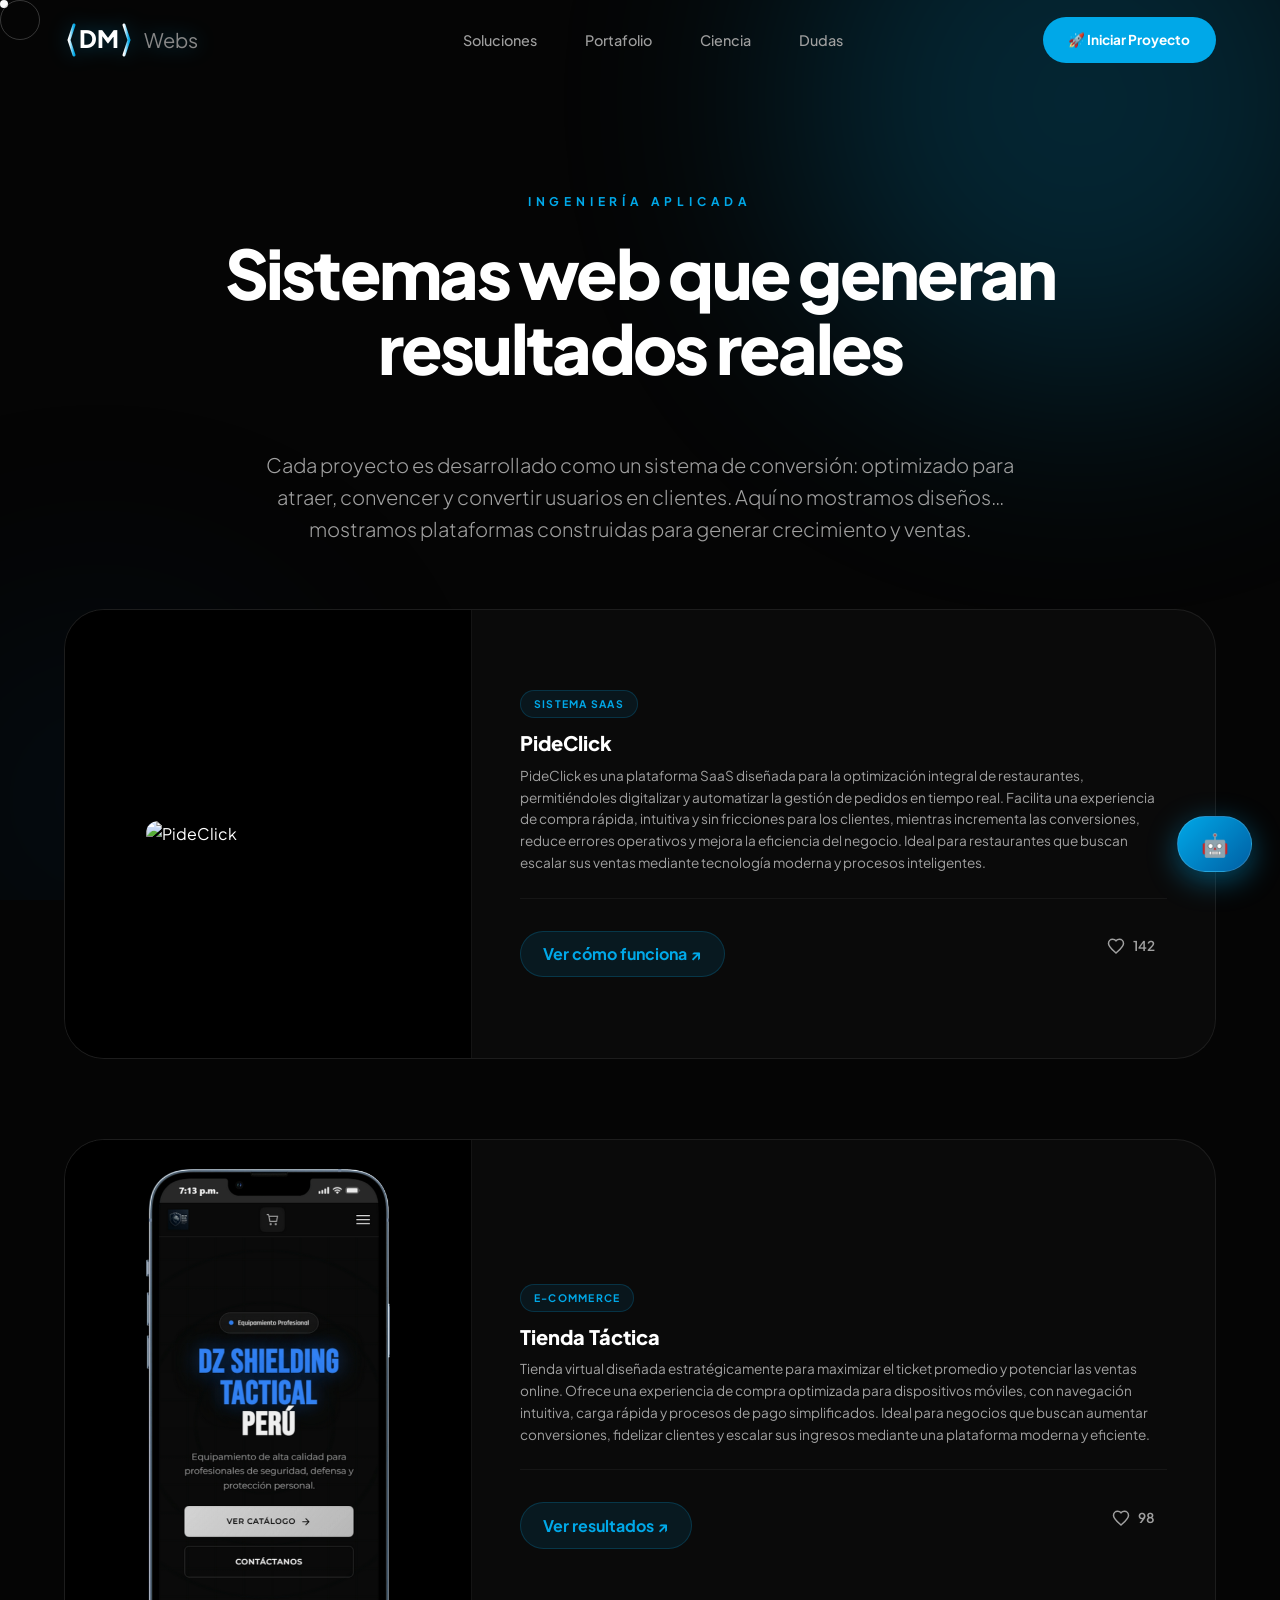
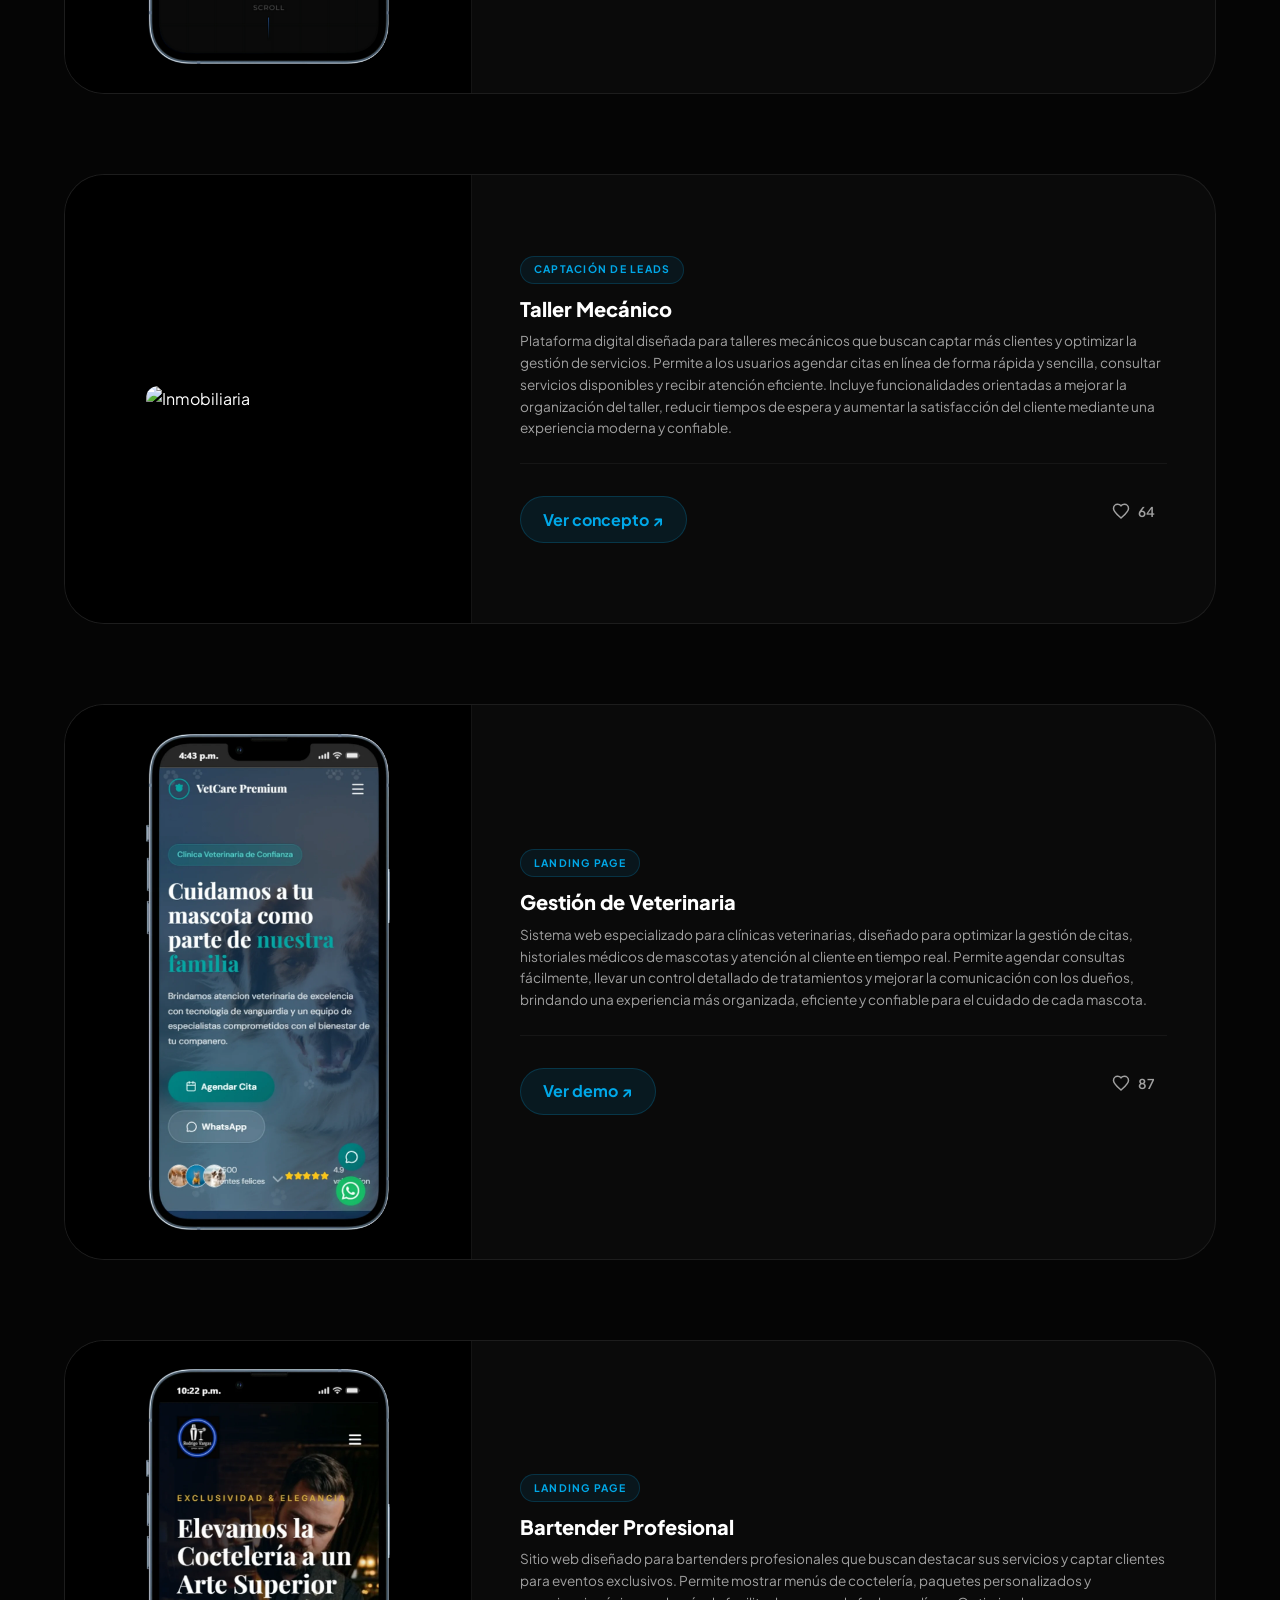
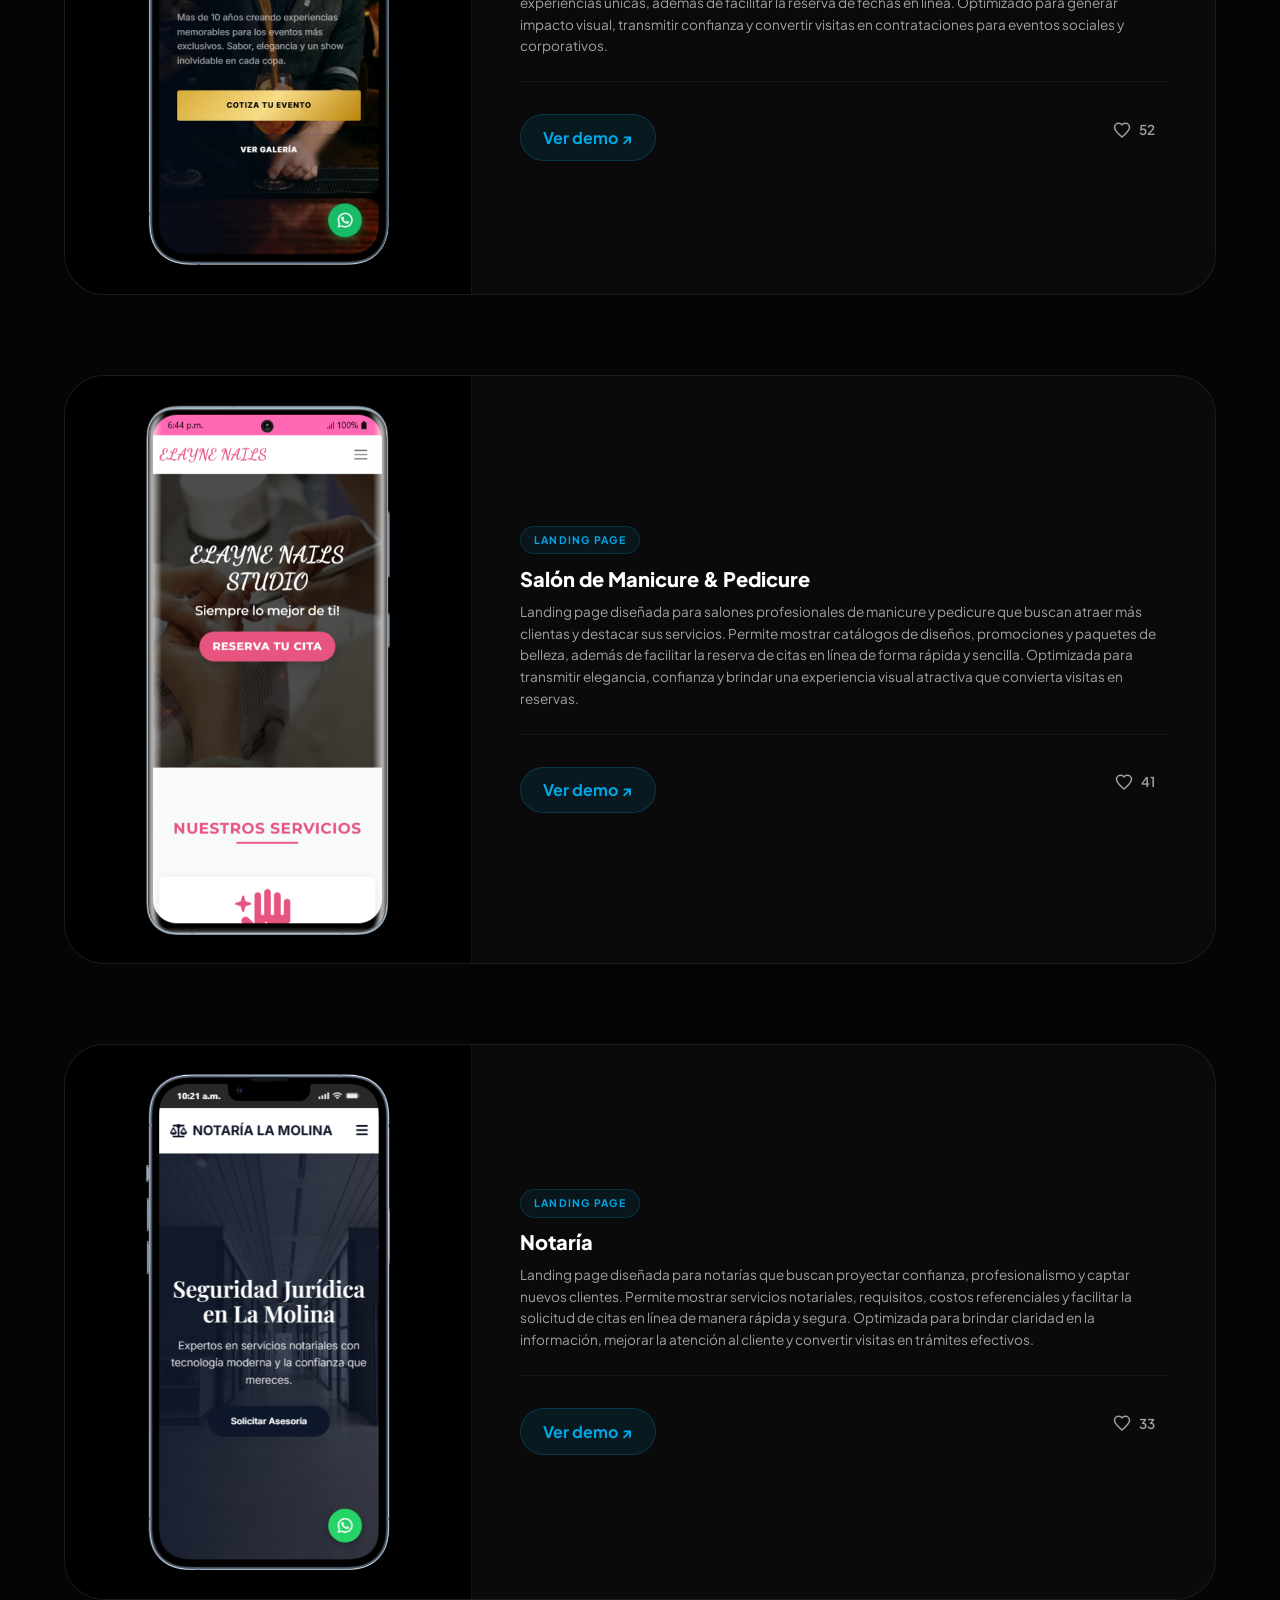
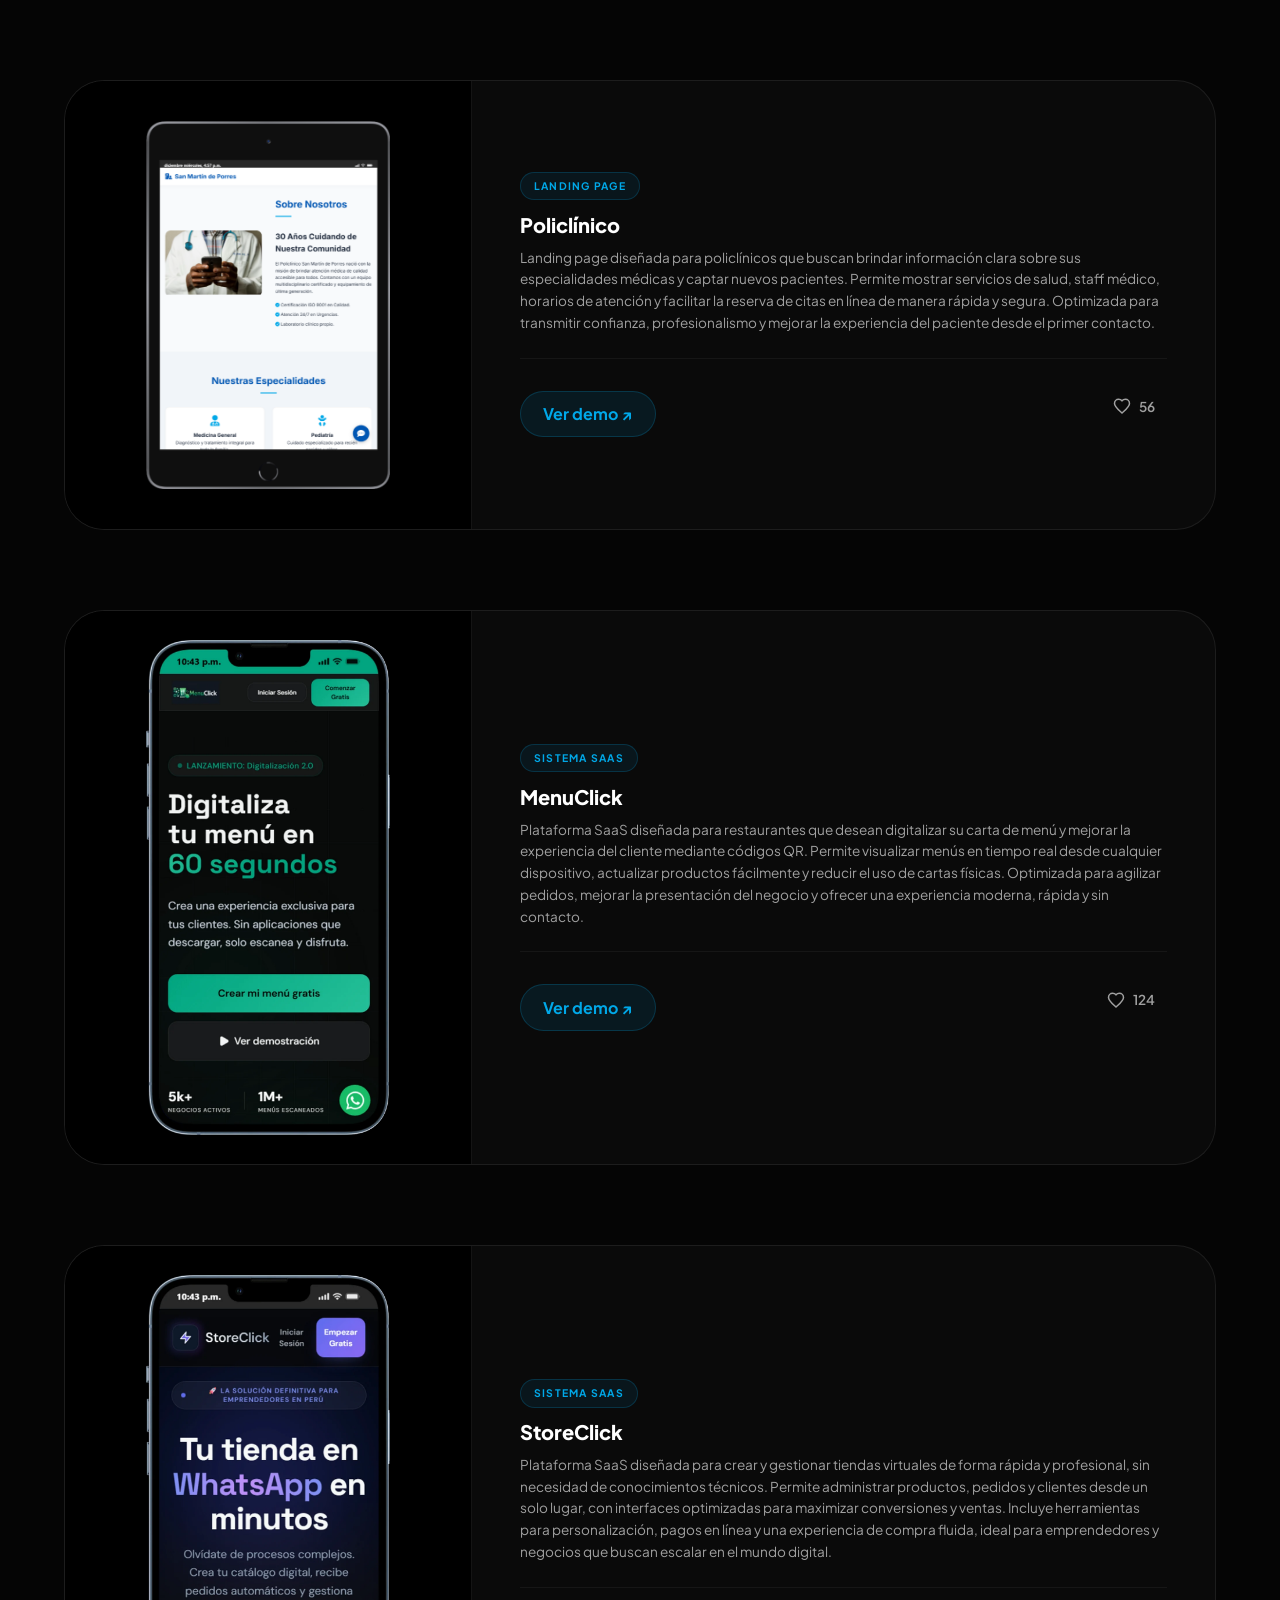
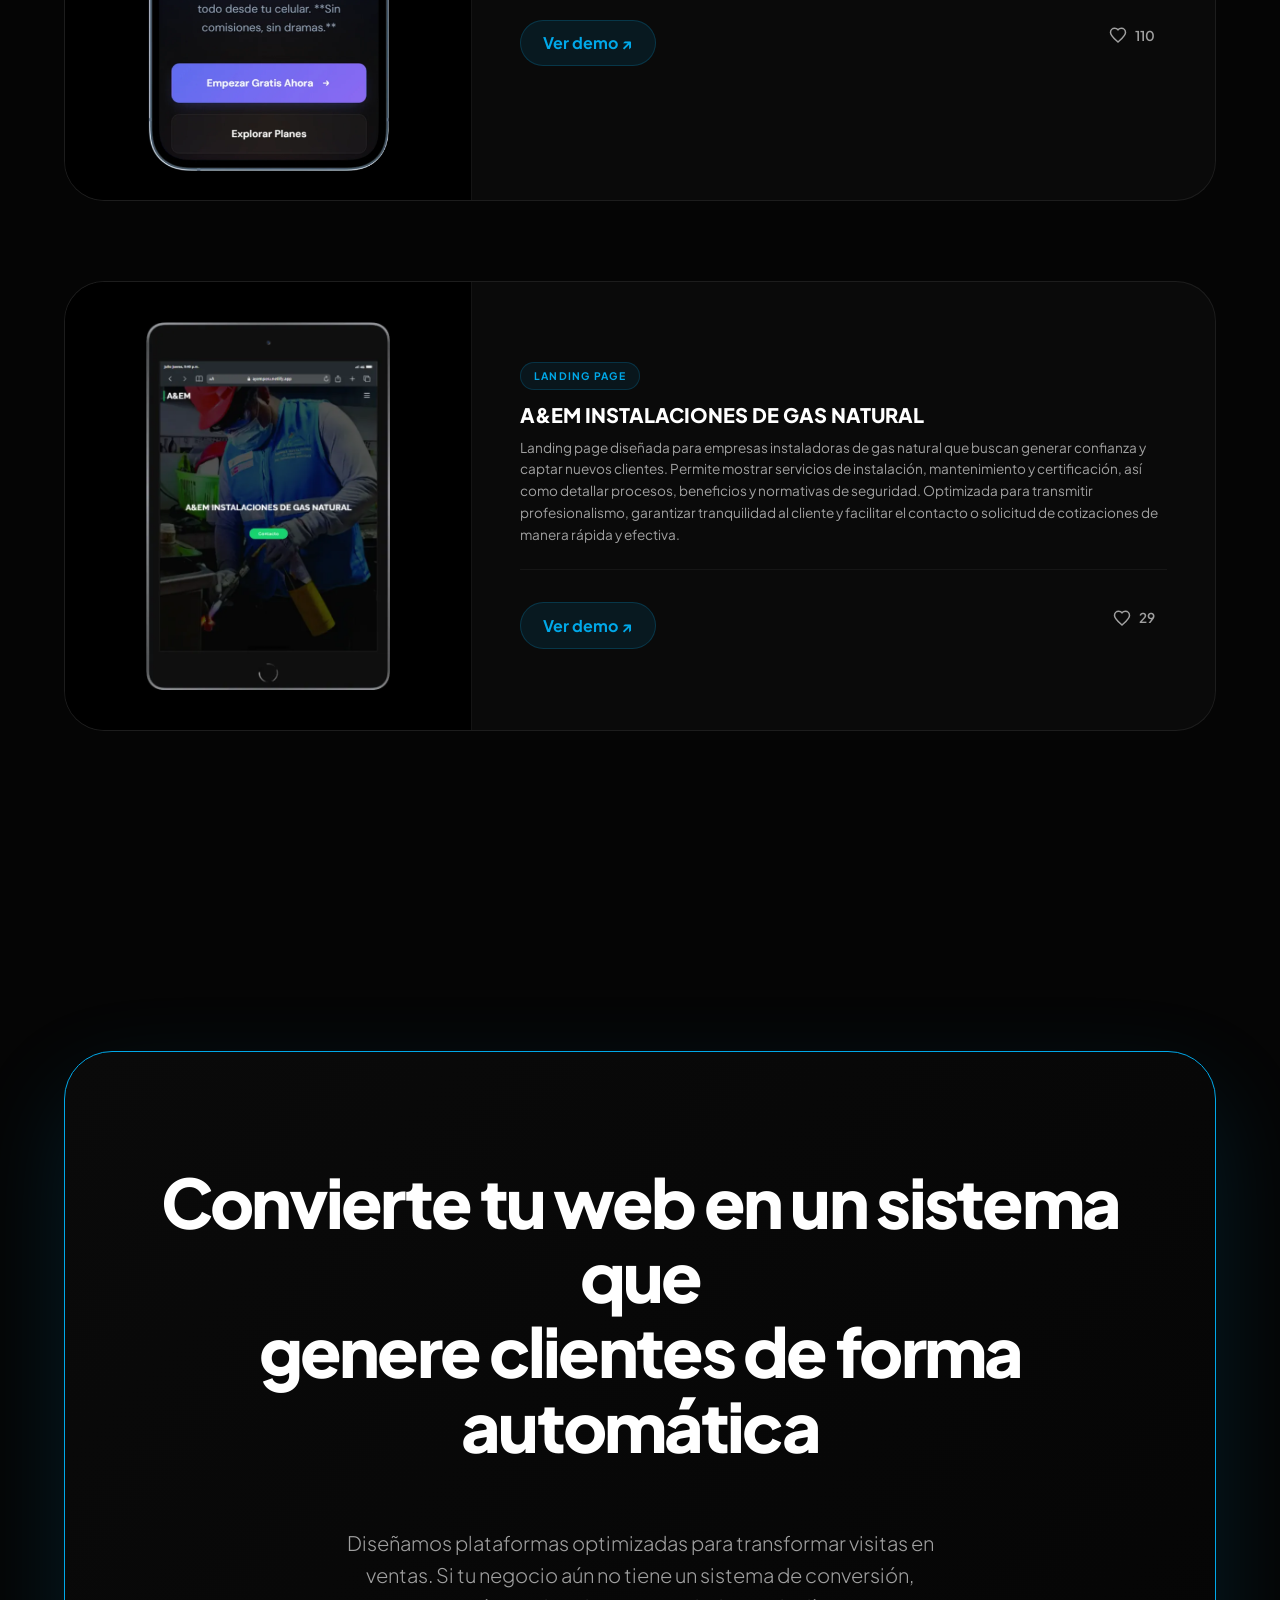
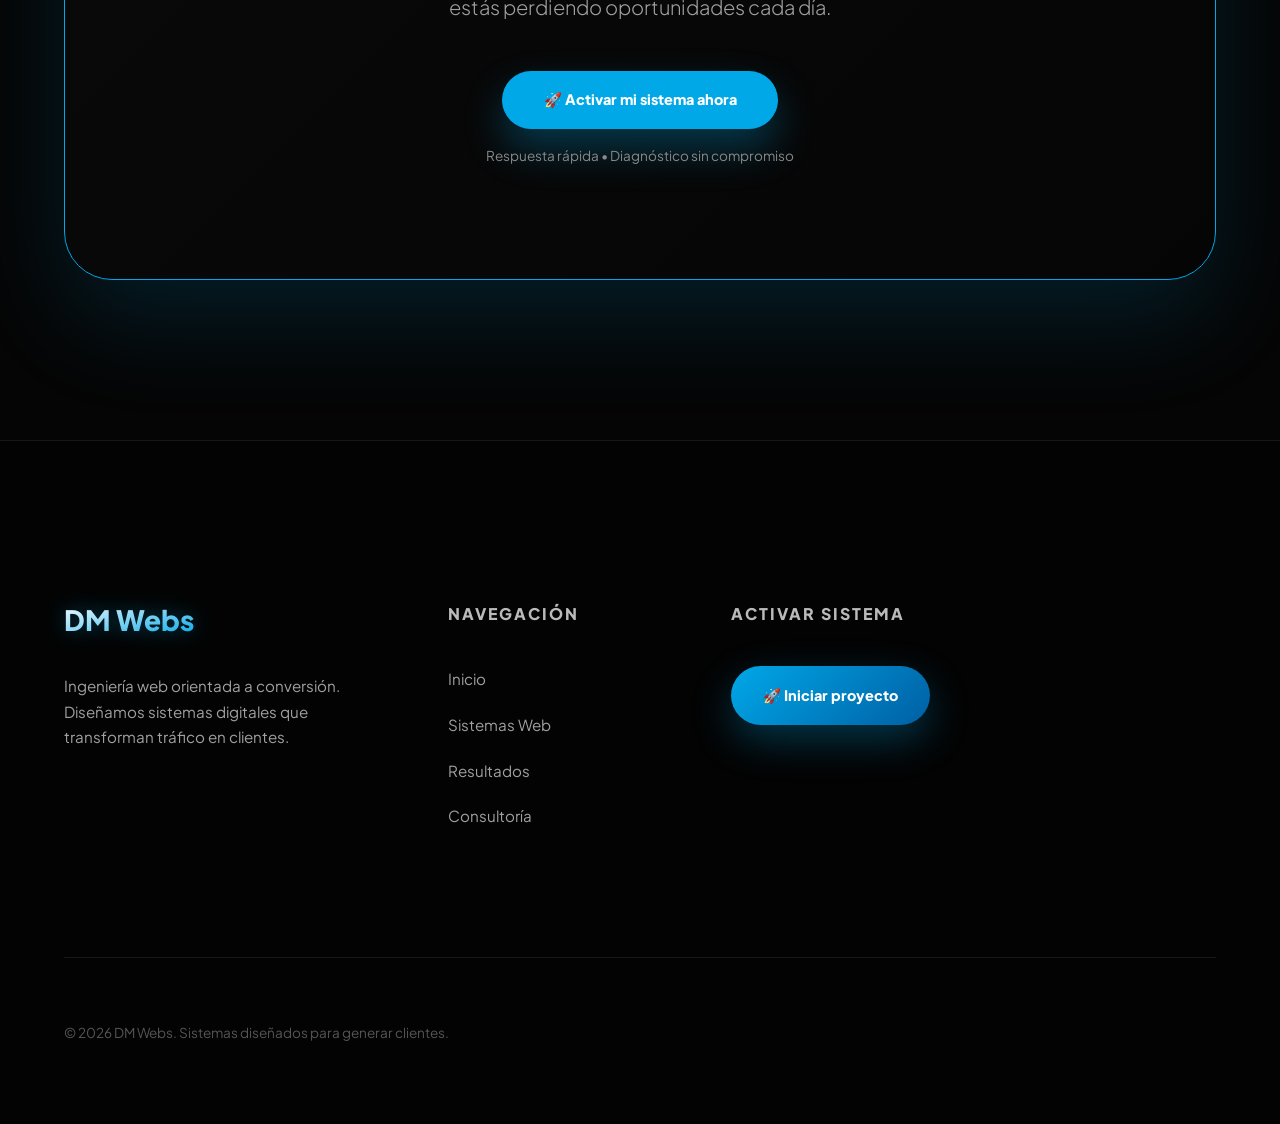
==== portafolio.html @ 248623b8 "first commit" ====
<!DOCTYPE html>
<html lang="es">
<head>
    <meta charset="UTF-8">
    <meta name="viewport" content="width=device-width, initial-scale=1.0">

    <!-- SEO ELITE AGENCY -->
    <title>Portafolio | DM Webs | Ingeniería Web</title>
    <meta name="description" content="Explora nuestro portafolio de sistemas web, SaaS y e-commerce diseñados para maximizar conversiones y automatizar negocios.">
    
    <link rel="preconnect" href="https://fonts.googleapis.com">
    <link rel="preconnect" href="https://fonts.gstatic.com" crossorigin>
    <link href="https://fonts.googleapis.com/css2?family=Plus+Jakarta+Sans:wght@300;400;500;600;700;800&display=swap" rel="stylesheet">

    <link rel="stylesheet" href="styles.css">
    <style>
        .portfolio-header {
            padding: 12rem 5% 4rem;
            text-align: center;
        }
    </style>
</head>
<body>
    <!-- Advanced Cursor Layer -->
    <div class="cursor" id="cursor"></div>
    <div class="cursor-trail" id="cursor-trail"></div>

    <!-- Background Wow Layer -->
    <div class="bg-mesh">
        <div class="mesh-orb mesh-1"></div>
        <div class="mesh-orb mesh-2"></div>
    </div>

    <!-- ULTIMATE NAVIGATION -->
    <nav class="nav" id="nav">
        <div class="nav-inner">
            <a href="index.html" class="nav-logo">
                <svg viewBox="0 0 200 40" class="logo-svg">
                    <defs>
                        <linearGradient id="logoGradElite" x1="0%" y1="0%" x2="100%" y2="0%">
                            <stop offset="0%" style="stop-color:#ffffff;stop-opacity:1" />
                            <stop offset="100%" style="stop-color:#00A8E8;stop-opacity:1" />
                        </linearGradient>
                    </defs>
                    <path d="M10 5 L5 20 L10 35" fill="none" stroke="url(#logoGradElite)" stroke-width="3" stroke-linecap="round"/>
                    <path d="M60 5 L65 20 L60 35" fill="none" stroke="url(#logoGradElite)" stroke-width="3" stroke-linecap="round"/>
                    <text x="35" y="28" text-anchor="middle" font-family="Plus Jakarta Sans, sans-serif" font-weight="800" font-size="24" fill="white">DM</text>
                    <text x="80" y="28" font-family="Plus Jakarta Sans, sans-serif" font-weight="400" font-size="20" fill="#888888">Webs</text>
                </svg>
            </a>
            
            <ul class="nav-links">
                <li><a href="index.html#soluciones">Soluciones</a></li>
                <li><a href="portafolio.html" class="active">Portafolio</a></li>
                <li><a href="index.html#stats">Ciencia</a></li>
                <li><a href="index.html#faq">Dudas</a></li>
            </ul>

            <a href="https://wa.me/972498691?text=🚀%20Hola,%20quiero%20un%20sistema%20web%20que%20genere%20clientes" class="nav-cta" target="_blank" rel="noopener">🚀 Iniciar Proyecto</a>
            
            <button class="mobile-toggle" id="mobile-toggle" aria-label="Menu">
                <span></span><span></span><span></span>
            </button>
        </div>
    </nav>

    <!-- ELITE MOBILE MENU -->
    <div class="mobile-menu" id="mobile-menu">
        <button class="mobile-close" id="mobile-close" aria-label="Cerrar Menú">&times;</button>
        <ul class="mobile-menu-links">
            <li><a href="index.html#soluciones">Soluciones</a></li>
            <li><a href="portafolio.html">Portafolio</a></li>
            <li><a href="index.html#stats">La Ciencia</a></li>
            <li><a href="index.html#faq">Preguntas Frecuentes</a></li>
        </ul>
    </div>

    <main>
        <header class="portfolio-header">

    <div class="section-label reveal">Ingeniería Aplicada</div>

    <h1 class="section-title reveal">
        Sistemas web que <span class="accent">generan resultados reales</span>
    </h1>

    <p class="hero-tagline reveal" style="max-width: 800px; margin: 0 auto;">
        Cada proyecto es desarrollado como un sistema de conversión: optimizado para atraer, convencer y convertir usuarios en clientes. 
        Aquí no mostramos diseños… mostramos plataformas construidas para generar crecimiento y ventas.
    </p>

</header>

        <section class="results-section" style="padding-top: 0;">
            <div class="section-inner">
                <div class="results-grid">
                    <!-- Project 1 -->
                    <div class="result-card reveal">
                        <div class="result-visual">
                            <img src="pideClick.png" alt="PideClick" class="result-img-full">
                        </div>
                        <div class="result-info">
                            <span class="result-badge">Sistema SaaS</span>
                            <h3>PideClick</h3>
                            <p>
                                PideClick es una plataforma SaaS diseñada para la optimización integral de restaurantes, permitiéndoles digitalizar y automatizar la gestión de pedidos en tiempo real. Facilita una experiencia de compra rápida, intuitiva y sin fricciones para los clientes, mientras incrementa las conversiones, reduce errores operativos y mejora la eficiencia del negocio. Ideal para restaurantes que buscan escalar sus ventas mediante tecnología moderna y procesos inteligentes.
                            </p>
                            <div class="result-footer">
                                <a href="https://pide-click.vercel.app/" class="result-link" target="_blank">
                                    Ver cómo funciona ↗
                                </a>
                                <button class="like-btn" data-project="pideclick">
                                    <svg class="heart-icon" viewBox="0 0 24 24"><path d="M12 21.35l-1.45-1.32C5.4 15.36 2 12.28 2 8.5 2 5.42 4.42 3 7.5 3c1.74 0 3.41.81 4.5 2.09C13.09 3.81 14.76 3 16.5 3 19.58 3 22 5.42 22 8.5c0 3.78-3.4 6.86-8.55 11.54L12 21.35z"></path></svg>
                                    <span class="like-count">0</span>
                                </button>
                            </div>
                        </div>
                    </div>

                    <!-- Project 2 -->
                    <div class="result-card reveal">
                        <div class="result-visual">
                            <img src="dz.png" alt="Ecommerce" class="result-img-full">
                        </div>
                        <div class="result-info">
                            <span class="result-badge">E-Commerce</span>
                            <h3>Tienda Táctica</h3>
                            <p>
                                Tienda virtual diseñada estratégicamente para maximizar el ticket promedio y potenciar las ventas online. Ofrece una experiencia de compra optimizada para dispositivos móviles, con navegación intuitiva, carga rápida y procesos de pago simplificados. Ideal para negocios que buscan aumentar conversiones, fidelizar clientes y escalar sus ingresos mediante una plataforma moderna y eficiente.
                            </p>
                            <div class="result-footer">
                                <a href="https://dz-shielding-tactical.vercel.app/" class="result-link" target="_blank">
                                    Ver resultados ↗
                                </a>
                                <button class="like-btn" data-project="tactica">
                                    <svg class="heart-icon" viewBox="0 0 24 24"><path d="M12 21.35l-1.45-1.32C5.4 15.36 2 12.28 2 8.5 2 5.42 4.42 3 7.5 3c1.74 0 3.41.81 4.5 2.09C13.09 3.81 14.76 3 16.5 3 19.58 3 22 5.42 22 8.5c0 3.78-3.4 6.86-8.55 11.54L12 21.35z"></path></svg>
                                    <span class="like-count">0</span>
                                </button>
                            </div>
                        </div>
                    </div>

                    <!-- Project 3 -->
                    <div class="result-card reveal">
                        <div class="result-visual">
                            <img src="car.webp" alt="Inmobiliaria" class="result-img-full">
                        </div>
                        <div class="result-info">
                            <span class="result-badge">Captación de Leads</span>
                            <h3>Taller Mecánico</h3> 
                            <p>
                                Plataforma digital diseñada para talleres mecánicos que buscan captar más clientes y optimizar la gestión de servicios. Permite a los usuarios agendar citas en línea de forma rápida y sencilla, consultar servicios disponibles y recibir atención eficiente. Incluye funcionalidades orientadas a mejorar la organización del taller, reducir tiempos de espera y aumentar la satisfacción del cliente mediante una experiencia moderna y confiable.
                            </p>
                            <div class="result-footer">
                                <a href="https://tallercar.vercel.app/" class="result-link" target="_blank" >
                                    Ver concepto ↗
                                </a>
                                <button class="like-btn" data-project="taller">
                                    <svg class="heart-icon" viewBox="0 0 24 24"><path d="M12 21.35l-1.45-1.32C5.4 15.36 2 12.28 2 8.5 2 5.42 4.42 3 7.5 3c1.74 0 3.41.81 4.5 2.09C13.09 3.81 14.76 3 16.5 3 19.58 3 22 5.42 22 8.5c0 3.78-3.4 6.86-8.55 11.54L12 21.35z"></path></svg>
                                    <span class="like-count">0</span>
                                </button>
                            </div>
                        </div>
                    </div>

                    <!-- Project 4 -->
                    <div class="result-card reveal">
                        <div class="result-visual">
                            <img src="veterinaria.webp" alt="Sistema Web" class="result-img-full">
                        </div>
                        <div class="result-info">
                            <span class="result-badge">Landing Page</span>
                            <h3>Gestión de Veterinaria</h3>
                            <p>
                                Sistema web especializado para clínicas veterinarias, diseñado para optimizar la gestión de citas, historiales médicos de mascotas y atención al cliente en tiempo real. Permite agendar consultas fácilmente, llevar un control detallado de tratamientos y mejorar la comunicación con los dueños, brindando una experiencia más organizada, eficiente y confiable para el cuidado de cada mascota.
                            </p>
                            <div class="result-footer">
                                <a href="https://veterinariaperu.vercel.app/" class="result-link" target="_blank">
                                    Ver demo ↗
                                </a>
                                <button class="like-btn" data-project="veterinaria">
                                    <svg class="heart-icon" viewBox="0 0 24 24"><path d="M12 21.35l-1.45-1.32C5.4 15.36 2 12.28 2 8.5 2 5.42 4.42 3 7.5 3c1.74 0 3.41.81 4.5 2.09C13.09 3.81 14.76 3 16.5 3 19.58 3 22 5.42 22 8.5c0 3.78-3.4 6.86-8.55 11.54L12 21.35z"></path></svg>
                                    <span class="like-count">0</span>
                                </button>
                            </div>
                        </div>
                    </div>

                    <!-- Project 5 -->
                    <div class="result-card reveal">
                        <div class="result-visual">
                            <img src="iPhone-13-PRO-rodrigovargas.vercel.app.webp" alt="Sistema Web" class="result-img-full">
                        </div>
                        <div class="result-info">
                            <span class="result-badge">Landing Page</span>
                            <h3>Bartender Profesional</h3>
                            <p>
                                Sitio web diseñado para bartenders profesionales que buscan destacar sus servicios y captar clientes para eventos exclusivos. Permite mostrar menús de coctelería, paquetes personalizados y experiencias únicas, además de facilitar la reserva de fechas en línea. Optimizado para generar impacto visual, transmitir confianza y convertir visitas en contrataciones para eventos sociales y corporativos.
                            </p>
                            <div class="result-footer">
                                <a href="https://rodrigovargas.vercel.app/" class="result-link" target="_blank">
                                    Ver demo ↗
                                </a>
                                <button class="like-btn" data-project="vargas">
                                    <svg class="heart-icon" viewBox="0 0 24 24"><path d="M12 21.35l-1.45-1.32C5.4 15.36 2 12.28 2 8.5 2 5.42 4.42 3 7.5 3c1.74 0 3.41.81 4.5 2.09C13.09 3.81 14.76 3 16.5 3 19.58 3 22 5.42 22 8.5c0 3.78-3.4 6.86-8.55 11.54L12 21.35z"></path></svg>
                                    <span class="like-count">0</span>
                                </button>
                            </div>
                        </div>
                    </div>

                    <!-- Project 6 -->
                    <div class="result-card reveal">
                        <div class="result-visual">
                            <img src="unas.png" alt="Sistema Web" class="result-img-full">
                        </div>
                        <div class="result-info">
                            <span class="result-badge">Landing Page</span>
<h3>Salón de Manicure & Pedicure</h3>
<p>
    Landing page diseñada para salones profesionales de manicure y pedicure que buscan atraer más clientas y destacar sus servicios. Permite mostrar catálogos de diseños, promociones y paquetes de belleza, además de facilitar la reserva de citas en línea de forma rápida y sencilla. Optimizada para transmitir elegancia, confianza y brindar una experiencia visual atractiva que convierta visitas en reservas.
</p>
                            <div class="result-footer">
                                <a href="https://elaynenails.netlify.app/" class="result-link" target="_blank">
                                    Ver demo ↗
                                </a>
                                <button class="like-btn" data-project="nails">
                                    <svg class="heart-icon" viewBox="0 0 24 24"><path d="M12 21.35l-1.45-1.32C5.4 15.36 2 12.28 2 8.5 2 5.42 4.42 3 7.5 3c1.74 0 3.41.81 4.5 2.09C13.09 3.81 14.76 3 16.5 3 19.58 3 22 5.42 22 8.5c0 3.78-3.4 6.86-8.55 11.54L12 21.35z"></path></svg>
                                    <span class="like-count">0</span>
                                </button>
                            </div>
                        </div>
                    </div>

                    <!-- Project 7 -->
                    <div class="result-card reveal">
                        <div class="result-visual">
                            <img src="Noataria.png" alt="Sistema Web" class="result-img-full">
                        </div>
                        <div class="result-info">
                            <span class="result-badge">Landing Page</span>
<h3>Notaría</h3>
<p>
    Landing page diseñada para notarías que buscan proyectar confianza, profesionalismo y captar nuevos clientes. Permite mostrar servicios notariales, requisitos, costos referenciales y facilitar la solicitud de citas en línea de manera rápida y segura. Optimizada para brindar claridad en la información, mejorar la atención al cliente y convertir visitas en trámites efectivos.
</p>
                            <div class="result-footer">
                                <a href="https://notaria-lamolina.netlify.app/" class="result-link" target="_blank">
                                    Ver demo ↗
                                </a>
                                <button class="like-btn" data-project="notaria">
                                    <svg class="heart-icon" viewBox="0 0 24 24"><path d="M12 21.35l-1.45-1.32C5.4 15.36 2 12.28 2 8.5 2 5.42 4.42 3 7.5 3c1.74 0 3.41.81 4.5 2.09C13.09 3.81 14.76 3 16.5 3 19.58 3 22 5.42 22 8.5c0 3.78-3.4 6.86-8.55 11.54L12 21.35z"></path></svg>
                                    <span class="like-count">0</span>
                                </button>
                            </div>
                        </div>
                    </div>

                    <!-- Project 8 -->
                    <div class="result-card reveal">
                        <div class="result-visual">
                            <img src="policlinico.png" alt="Sistema Web" class="result-img-full">
                        </div>
                        <div class="result-info">
                            <span class="result-badge">Landing Page</span>
<h3>Policlínico</h3>
<p>
    Landing page diseñada para policlínicos que buscan brindar información clara sobre sus especialidades médicas y captar nuevos pacientes. Permite mostrar servicios de salud, staff médico, horarios de atención y facilitar la reserva de citas en línea de manera rápida y segura. Optimizada para transmitir confianza, profesionalismo y mejorar la experiencia del paciente desde el primer contacto.
</p>
                            <div class="result-footer">
                                <a href="https://policlinico-sanmartin.netlify.app/" class="result-link" target="_blank">
                                    Ver demo ↗
                                </a>
                                <button class="like-btn" data-project="policlinico">
                                    <svg class="heart-icon" viewBox="0 0 24 24"><path d="M12 21.35l-1.45-1.32C5.4 15.36 2 12.28 2 8.5 2 5.42 4.42 3 7.5 3c1.74 0 3.41.81 4.5 2.09C13.09 3.81 14.76 3 16.5 3 19.58 3 22 5.42 22 8.5c0 3.78-3.4 6.86-8.55 11.54L12 21.35z"></path></svg>
                                    <span class="like-count">0</span>
                                </button>
                            </div>
                        </div>
                    </div>

                    <!-- Project 9 -->
                    <div class="result-card reveal">
                        <div class="result-visual">
                            <img src="menu.webp" alt="Sistema Web" class="result-img-full">
                        </div>
                        <div class="result-info">
                            <span class="result-badge">Sistema SaaS</span>
<h3>MenuClick</h3>
<p>
    Plataforma SaaS diseñada para restaurantes que desean digitalizar su carta de menú y mejorar la experiencia del cliente mediante códigos QR. Permite visualizar menús en tiempo real desde cualquier dispositivo, actualizar productos fácilmente y reducir el uso de cartas físicas. Optimizada para agilizar pedidos, mejorar la presentación del negocio y ofrecer una experiencia moderna, rápida y sin contacto.
</p>
                            <div class="result-footer">
                                <a href="https://menu-click.vercel.app/" class="result-link" target="_blank">
                                    Ver demo ↗
                                </a>
                                <button class="like-btn" data-project="menuclick">
                                    <svg class="heart-icon" viewBox="0 0 24 24"><path d="M12 21.35l-1.45-1.32C5.4 15.36 2 12.28 2 8.5 2 5.42 4.42 3 7.5 3c1.74 0 3.41.81 4.5 2.09C13.09 3.81 14.76 3 16.5 3 19.58 3 22 5.42 22 8.5c0 3.78-3.4 6.86-8.55 11.54L12 21.35z"></path></svg>
                                    <span class="like-count">0</span>
                                </button>
                            </div>
                        </div>
                    </div>


                    <!-- Project 10 -->
                    <div class="result-card reveal">
                        <div class="result-visual">
                            <img src="store.webp" alt="Sistema Web" class="result-img-full">
                        </div>
                        <div class="result-info">
                            <span class="result-badge">Sistema SaaS</span>
<h3>StoreClick</h3>
<p>
    Plataforma SaaS diseñada para crear y gestionar tiendas virtuales de forma rápida y profesional, sin necesidad de conocimientos técnicos. Permite administrar productos, pedidos y clientes desde un solo lugar, con interfaces optimizadas para maximizar conversiones y ventas. Incluye herramientas para personalización, pagos en línea y una experiencia de compra fluida, ideal para emprendedores y negocios que buscan escalar en el mundo digital.
</p>
                            <div class="result-footer">
                                <a href="https://click-store-weld.vercel.app/" class="result-link" target="_blank">
                                    Ver demo ↗
                                </a>
                                <button class="like-btn" data-project="storeclick">
                                    <svg class="heart-icon" viewBox="0 0 24 24"><path d="M12 21.35l-1.45-1.32C5.4 15.36 2 12.28 2 8.5 2 5.42 4.42 3 7.5 3c1.74 0 3.41.81 4.5 2.09C13.09 3.81 14.76 3 16.5 3 19.58 3 22 5.42 22 8.5c0 3.78-3.4 6.86-8.55 11.54L12 21.35z"></path></svg>
                                    <span class="like-count">0</span>
                                </button>
                            </div>
                        </div>
                    </div>

                    <!-- Project 11 -->
                    <div class="result-card reveal">
                        <div class="result-visual">
                            <img src="app1.webp" alt="Sistema Web" class="result-img-full">
                        </div>
                        <div class="result-info">
                            <span class="result-badge">Landing Page</span>
<h3>A&EM INSTALACIONES DE GAS NATURAL</h3>
<p>
    Landing page diseñada para empresas instaladoras de gas natural que buscan generar confianza y captar nuevos clientes. Permite mostrar servicios de instalación, mantenimiento y certificación, así como detallar procesos, beneficios y normativas de seguridad. Optimizada para transmitir profesionalismo, garantizar tranquilidad al cliente y facilitar el contacto o solicitud de cotizaciones de manera rápida y efectiva.
</p>
                            <div class="result-footer">
                                <a href="https://ayem-bonogas.netlify.app/" class="result-link" target="_blank">
                                    Ver demo ↗
                                </a>
                                <button class="like-btn" data-project="ayem">
                                    <svg class="heart-icon" viewBox="0 0 24 24"><path d="M12 21.35l-1.45-1.32C5.4 15.36 2 12.28 2 8.5 2 5.42 4.42 3 7.5 3c1.74 0 3.41.81 4.5 2.09C13.09 3.81 14.76 3 16.5 3 19.58 3 22 5.42 22 8.5c0 3.78-3.4 6.86-8.55 11.54L12 21.35z"></path></svg>
                                    <span class="like-count">0</span>
                                </button>
                            </div>
                        </div>
                    </div>

                </div>
            </div>
        </section>

        <!-- CTA SECTION IN PORTFOLIO (INGENIERÍA DE ACTIVACIÓN) -->
<section class="offer-section">
    <div class="section-inner">

        <div class="offer-card reveal">

            <h2 class="section-title">
                Convierte tu web en un sistema que <br>
                <span class="accent-text">genere clientes de forma automática</span>
            </h2>

            <p class="hero-tagline" style="margin: 0 auto 3rem; text-align: center;">
                Diseñamos plataformas optimizadas para transformar visitas en ventas. 
                Si tu negocio aún no tiene un sistema de conversión, estás perdiendo oportunidades cada día.
            </p>

            <div class="hero-buttons" style="justify-content: center;">
                <a href="https://wa.me/972498691?text=🚀%20Hola,%20quiero%20convertir%20mi%20web%20en%20un%20sistema%20que%20genere%20clientes" 
                   class="btn btn-primary" target="_blank" rel="noopener">
                    🚀 Activar mi sistema ahora
                </a>
            </div>

            <p style="margin-top: 1rem; font-size: 0.85rem; color: #888; text-align:center;">
                Respuesta rápida • Diagnóstico sin compromiso
            </p>

        </div>

    </div>
</section>
    </main>

    <footer class="elite-footer">
        <div class="footer-grid">
            <div class="footer-col reveal">
                <div class="nav-logo" style="margin-bottom: 2rem; display: block;">
                    <svg viewBox="0 0 200 40" class="logo-svg">
                        <defs>
                            <linearGradient id="logoGradFooterGold" x1="0%" y1="0%" x2="100%" y2="100%">
                                <stop offset="0%" style="stop-color:#ffffff;stop-opacity:1" />
                                <stop offset="100%" style="stop-color:#00A8E8;stop-opacity:1" />
                            </linearGradient>
                        </defs>
                        <text x="0" y="30" font-family="'Plus Jakarta Sans', sans-serif" font-weight="900" font-size="28" fill="url(#logoGradFooterGold)">DM Webs</text>
                    </svg>
                </div>
                <p class="footer-desc">
                    Ingeniería web orientada a conversión. Diseñamos sistemas digitales que transforman tráfico en clientes.
                </p>
            </div>
            <div class="footer-col reveal">
                <h4>Navegación</h4>
                <ul class="footer-links">
                    <li><a href="index.html#home">Inicio</a></li>
                    <li><a href="index.html#soluciones">Sistemas Web</a></li>
                    <li><a href="portafolio.html">Resultados</a></li>
                    <li><a href="index.html#faq">Consultoría</a></li>
                </ul>
            </div>
            <div class="footer-col reveal">
                <h4>Activar Sistema</h4>
                <a href="https://wa.me/972498691?text=🚀%20Hola,%20quiero%20un%20sistema%20web%20que%20genere%20clientes" class="footer-cta-btn" target="_blank">
                    🚀 Iniciar proyecto
                </a>
            </div>
        </div>
        <div class="footer-bottom">
            <p>&copy; 2026 DM Webs. Sistemas diseñados para generar clientes.</p>
        </div>
    </footer>

    <!-- ADVISOR CHATBOT ELITE -->
    <div class="chatbot-toggle" id="chatbotToggle">
        <span style="font-size:1.4rem; line-height:1;">🤖</span>
    </div>

    <div class="chatbot-window" id="chatbotWindow">
        <div class="chatbot-header">
            <div style="display:flex; align-items:center; gap:0.75rem;">
                <div style="width:38px;height:38px;border-radius:10px;background:var(--gradient-blue);display:flex;align-items:center;justify-content:center;flex-shrink:0;font-size:1.4rem;">
                    🤖
                </div>
                <div>
                    <h4 style="font-weight:800;font-size:0.9rem;line-height:1.2;">DM Webs AI</h4>
                    <p style="font-size:0.7rem;color:#25d366;display:flex;align-items:center;gap:4px;">
                        <span style="width:6px;height:6px;background:#25d366;border-radius:50%;display:inline-block;animation:statusFade 2s infinite;"></span>
                        Sistema activo
                    </p>
                </div>
            </div>
            <button class="chatbot-close" id="chatbotClose" aria-label="Cerrar chat">✕</button>
        </div>
        <div class="chatbot-messages" id="chatbotMessages"></div>
        <div class="chatbot-input-area">
            <textarea id="chatbotInput" placeholder="Escribe tu consulta estratégica..." rows="1"></textarea>
            <button id="chatbotSend" style="background:transparent; border:none; color:var(--accent); cursor:pointer;">
                <svg viewBox="0 0 24 24" fill="none" stroke="currentColor" stroke-width="2" style="width:24px;">
                    <line x1="22" y1="2" x2="11" y2="13"></line>
                    <polygon points="22 2 15 22 11 13 2 9 22 2"></polygon>
                </svg>
            </button>
        </div>
    </div>

    <script src="app.js" defer></script>
    <script src="appChat.js" defer></script>
</body>
</html>
---- styles.css ----
/* 
       SISTEMA DE DISEÑO ELITE - AGENCIA DM WEBS
       COMPONENTE DE CHATBOT & SECCIONES DE AUTORIDAD
    */
    :root {
      --bg: #050505;
      --bg-card: #0a0a0a;
      --fg: #ffffff;
      --fg-muted: #a0a0a0;
      --accent: #00A8E8;
      --accent-glow: rgba(0, 168, 232, 0.4);
      --border: rgba(255, 255, 255, 0.08);
      --glass: rgba(255, 255, 255, 0.04);
      --gradient-blue: linear-gradient(135deg, #00A8E8 0%, #005FA3 100%);
      --smooth: cubic-bezier(0.2, 1, 0.3, 1);
    }

    * { margin: 0; padding: 0; box-sizing: border-box; -webkit-font-smoothing: antialiased; }
    html { scroll-behavior: smooth; }
    body { font-family: 'Plus Jakarta Sans', sans-serif; background: var(--bg); color: var(--fg); overflow-x: hidden; line-height: 1.6; }

    /* Custom Cursor (Safe Desktop Only) */
    .cursor { width: 8px; height: 8px; background: white; border-radius: 50%; position: fixed; z-index: 10001; pointer-events: none; mix-blend-mode: difference; display: none; }
    .cursor-trail { width: 40px; height: 40px; border: 1px solid rgba(255,255,255,0.2); border-radius: 50%; position: fixed; z-index: 10000; pointer-events: none; transition: transform 0.1s; display: none; }
    @media (min-width: 1025px) { .cursor, .cursor-trail { display: block; } }

    /* Background Orbs */
    .bg-mesh { position: fixed; inset: 0; z-index: -1; overflow: hidden; pointer-events: none; }
    .mesh-orb { position: absolute; filter: blur(120px); border-radius: 50%; animation: floatOrb 20s infinite alternate; }
    .mesh-1 { width: 600px; height: 600px; background: var(--accent); top: -200px; right: -100px; opacity: 0.2; }
    .mesh-2 { width: 400px; height: 400px; background: #003057; bottom: -100px; left: -100px; opacity: 0.15; }
    @keyframes floatOrb { 0% { transform: translate(0,0); } 100% { transform: translate(100px, 100px); } }

    /* NAVIGATION (Senior Logic) */
    .nav { position: fixed; top: 0; left: 0; right: 0; z-index: 2000; height: 80px; display: flex; align-items: center; transition: 0.4s var(--smooth); padding: 0 5%; }
    .nav.scrolled { height: 75px; background: rgba(5, 5, 5, 0.8); backdrop-filter: blur(20px); -webkit-backdrop-filter: blur(20px); border-bottom: 1px solid var(--border); box-shadow: 0 10px 40px rgba(0,0,0,0.4); }
    .nav-inner { width: 100%; max-width: 1400px; margin: 0 auto; display: flex; justify-content: space-between; align-items: center; }
    .nav-logo { height: 40px; display: flex; align-items: center; text-decoration: none; }
    .logo-svg { height: 100%; width: auto; filter: drop-shadow(0 0 10px var(--accent-glow)); }
    .logo-img { height: 38px; width: auto; object-fit: contain; filter: drop-shadow(0 2px 12px rgba(0,168,232,0.3)); transition: 0.3s; }
    .nav-logo:hover .logo-img { filter: drop-shadow(0 4px 20px rgba(0,168,232,0.5)); transform: scale(1.03); }
    .nav-links { display: flex; gap: 3rem; list-style: none; }
    .nav-links a { color: var(--fg-muted); text-decoration: none; font-size: 0.9rem; font-weight: 500; transition: 0.3s; }
    .nav-links a:hover { color: white; text-shadow: 0 0 10px rgba(255,255,255,0.3); }
    .nav-cta { padding: 0.75rem 1.6rem; background: var(--accent); color: white; border-radius: 100px; font-weight: 700; font-size: 0.85rem; text-decoration: none; transition: 0.4s; }
    .nav-cta:hover { transform: translateY(-2px); box-shadow: 0 10px 30px var(--accent-glow); }

    .mobile-toggle { display: none; flex-direction: column; gap: 5px; background: rgba(255,255,255,0.06); border: 1px solid rgba(255,255,255,0.1); border-radius: 10px; cursor: pointer; padding: 8px 10px; z-index: 3000; transition: 0.3s; }
    .mobile-toggle:hover { background: rgba(255,255,255,0.1); }
    .mobile-toggle span { width: 20px; height: 2px; background: white; border-radius: 2px; transition: 0.4s var(--smooth); display: block; }
    .mobile-toggle.active span:nth-child(1) { transform: translateY(7px) rotate(45deg); }
    .mobile-toggle.active span:nth-child(2) { opacity: 0; }
    .mobile-toggle.active span:nth-child(3) { transform: translateY(-7px) rotate(-45deg); }

    .mobile-menu { position: fixed; inset: 0; background: rgba(3, 3, 3, 0.98); backdrop-filter: blur(25px); -webkit-backdrop-filter: blur(25px); z-index: 2500; display: flex; flex-direction: column; align-items: center; justify-content: center; opacity: 0; visibility: hidden; transition: 0.4s var(--smooth); }
    .mobile-menu.active { opacity: 1; visibility: visible; }
    .mobile-close { position: absolute; top: 25px; right: 25px; background: var(--glass); border: 1px solid var(--border); color: white; font-size: 2.2rem; width: 55px; height: 55px; border-radius: 50%; display: flex; align-items: center; justify-content: center; cursor: pointer; transition: 0.3s; z-index: 3100; }
    .mobile-menu-links { list-style: none; text-align: center; display: flex; flex-direction: column; gap: 2.5rem; }
    .mobile-menu-links a { color: white; text-decoration: none; font-size: 1.6rem; font-weight: 800; transition: 0.3s; }
    .mobile-menu-links a:hover { color: var(--accent); }
    
    .mobile-cta-menu { 
        margin-top: 2.5rem; 
        padding: 1rem 2rem; 
        background: var(--gradient-blue); 
        color: white !important; 
        border-radius: 100px; 
        font-weight: 800; 
        text-decoration: none; 
        font-size: 1rem; 
        text-transform: uppercase;
        letter-spacing: 1.5px;
        box-shadow: 0 15px 40px rgba(0, 168, 232, 0.4);
        display: inline-block;
        transition: 0.4s var(--smooth);
    }
    .mobile-cta-menu:active { transform: scale(0.95); }
    section { padding: 10rem 5%; position: relative; z-index: 10; max-width: 1400px; margin: 0 auto; }
    .section-label { font-size: 0.75rem; font-weight: 700; text-transform: uppercase; letter-spacing: 0.4em; color: var(--accent); margin-bottom: 1.5rem; display: block; }
    .section-title { font-size: clamp(2.5rem, 6vw, 4.25rem); font-weight: 800; line-height: 1.1; margin-bottom: 4rem; letter-spacing: -0.04em; }

    /* HERO MODULE */
    .hero { min-height: 100vh; display: flex; align-items: center; padding-top: 7rem; }
    .hero-inner { display: flex; align-items: center; gap: 4rem; width: 100%; justify-content: space-between; }
    .hero-content { flex: 1.2; }
    .hero-visual { flex: 0.8; display: flex; justify-content: flex-end; }
    .hero-badge { display: inline-flex; align-items: center; gap: 10px; padding: 0.6rem 1.25rem; background: var(--glass); border: 1px solid var(--border); border-radius: 100px; font-size: 0.75rem; font-weight: 600; margin-bottom: 2.5rem; color: #bababa; }
    .hero-badge .dot { width: 7px; height: 7px; background: var(--accent); border-radius: 50%; box-shadow: 0 0 10px var(--accent); }
    .hero-title .accent { background: var(--gradient-blue); -webkit-background-clip: text; background-clip: text; -webkit-text-fill-color: transparent; }
    .hero-tagline { font-size: 1.25rem; color: var(--fg-muted); margin-bottom: 4rem; max-width: 600px; font-weight: 300; line-height: 1.6; }
    .btn { padding: 1.2rem 3rem; border-radius: 100px; font-weight: 700; text-decoration: none; font-size: 0.95rem; transition: 0.4s var(--smooth); display: inline-flex; align-items: center; justify-content: center; gap: 10px; }
    .btn-primary { background: var(--accent); color: white; box-shadow: 0 20px 40px rgba(0, 168, 232, 0.2); }
    .btn-secondary { border: 1px solid var(--border); color: white; backdrop-filter: blur(10px); }
    .hero-buttons { display: flex; gap: 1.5rem; align-items: center; flex-wrap: wrap; }
    .hero-mockup { width: 110%; height: auto; transform: perspective(1000px) rotateY(-10deg); filter: drop-shadow(0 50px 100px rgba(0,0,0,0.8)); transition: 0.8s var(--smooth); }

    /* PAIN GRID */
    .pain-grid { display: grid; grid-template-columns: repeat(auto-fit, minmax(320px, 1fr)); gap: 2.5rem; }
    .pain-card { padding: 4rem 3rem; background: var(--bg-card); border: 1px solid var(--border); border-radius: 32px; transition: 0.5s var(--smooth); }
    .pain-card:hover { transform: translateY(-15px); border-color: var(--accent); }
    .pain-icon { font-size: 3rem; margin-bottom: 2rem; display: block; }

    /* SOLUTION MODULE */
    .solution-grid { display: grid; grid-template-columns: 1fr 1fr; gap: 8rem; align-items: center; }
    .benefit-item { display: flex; gap: 1.5rem; margin-bottom: 2.5rem; }
    .benefit-icon { background: var(--accent-dim); padding: 1rem; border-radius: 18px; color: var(--accent); font-size: 1.5rem; border: 1px solid rgba(0, 168, 232, 0.2); }

    /* RESULTS PORTFOLIO */
    .results-grid { display: flex; flex-direction: column; gap: 5rem; width: 100%; }
    .result-card { display: flex; background: var(--bg-card); border: 1px solid var(--border); border-radius: 40px; overflow: hidden; transition: 0.6s var(--smooth); width: 100%; min-height: 450px; }
    .result-card:hover { border-color: var(--accent); transform: scale(1.02); }
    .result-visual { flex: 0.35; background: #000; padding: 1.8rem; display: flex; align-items: center; justify-content: center; border-right: 1px solid var(--border); overflow: hidden; }
    .result-info { flex: 0.65; padding: 3rem; display: flex; flex-direction: column; justify-content: center; }
    .result-img-full { width: 70%; height: auto; border-radius: 12px; filter: drop-shadow(0 30px 60px rgba(0,0,0,0.6)); transition: transform 0.6s var(--smooth); }
    .result-card:hover .result-img-full { transform: scale(1.1) rotate(1deg); }
    .result-badge { display: inline-block; font-size: 0.65rem; font-weight: 700; text-transform: uppercase; letter-spacing: 0.12em; color: var(--accent); background: rgba(0,168,232,0.08); border: 1px solid rgba(0,168,232,0.2); border-radius: 100px; padding: 0.3rem 0.8rem; margin-bottom: 0.8rem; align-self: flex-start; width: fit-content; }
    .result-info h3 { font-size: 1.25rem; font-weight: 800; margin-bottom: 0.6rem; color: white; line-height: 1.2; }
    .result-info p { font-size: 0.85rem; color: var(--fg-muted); line-height: 1.6; }

    /* Master Buttons */
    .btn { 
        padding: 1.1rem 2.6rem !important; 
        border-radius: 100px !important; 
        font-weight: 800 !important; 
        text-decoration: none !important; 
        font-size: 0.9rem !important; 
        transition: 0.4s var(--smooth) !important; 
        display: inline-flex !important; 
        align-items: center; 
        justify-content: center; 
        gap: 12px;
        cursor: pointer;
        border: none !important;
        text-align: center;
    }
    .btn-primary { 
        background: var(--accent) !important; 
        color: white !important; 
        box-shadow: 0 20px 40px rgba(0, 168, 232, 0.3) !important; 
    }
    .btn-primary:hover { transform: translateY(-5px); box-shadow: 0 30px 60px var(--accent-glow) !important; }
    
    .btn-secondary { 
        background: rgba(255, 255, 255, 0.05) !important; 
        border: 1px solid var(--border) !important; 
        color: white !important; 
        backdrop-filter: blur(10px); 
    }
    .btn-secondary:hover { background: rgba(255, 255, 255, 0.1) !important; color: white !important; }

    /* Results Project Links (Compact Pills) */
    .result-info .result-link { 
        margin-top: 1rem !important; 
        padding: 0.6rem 1.4rem !important; 
        background: rgba(0, 168, 232, 0.1) !important; 
        border: 1px solid rgba(0, 168, 232, 0.2) !important; 
        border-radius: 100px !important; 
        color: var(--accent) !important; 
        text-decoration: none !important; 
        font-weight: 700 !important; 
        display: inline-flex !important; 
        align-items: center; 
        align-self: flex-start;
        transition: 0.3s;
    }
    .result-info .result-link:hover { background: var(--accent) !important; color: white !important; transform: translateY(-3px); }

    /* LIKE BUTTON ENGINE */
    .result-footer { display: flex; align-items: center; justify-content: space-between; margin-top: 1.5rem; border-top: 1px solid rgba(255,255,255,0.05); padding-top: 1rem; width: 100%; }
    .like-btn { background: transparent; border: none; cursor: pointer; display: flex; align-items: center; gap: 8px; color: var(--fg-muted); transition: 0.3s var(--smooth); padding: 5px 12px; border-radius: 100px; }
    .like-btn .heart-icon { width: 18px; height: 18px; fill: none; stroke: currentColor; stroke-width: 2; transition: transform 0.4s cubic-bezier(0.175, 0.885, 0.32, 1.275), fill 0.4s; }
    .like-btn:hover { background: rgba(255, 59, 48, 0.1); color: #ff3b30; }
    .like-btn.liked { color: #ff3b30; }
    .like-btn.liked .heart-icon { fill: #ff3b30; stroke: #ff3b30; transform: scale(1.1); }
    .like-count { font-size: 0.85rem; font-weight: 600; font-family: 'Plus Jakarta Sans', sans-serif; }

    @keyframes heartPop {
        0% { transform: scale(1); }
        50% { transform: scale(1.4); }
        100% { transform: scale(1.1); }
    }
    .like-btn.liked .heart-icon { animation: heartPop 0.4s forwards; }

    /* AUTHORITY SECTION (Authority Logic) */
    .stats-grid { display: grid; grid-template-columns: repeat(4, 1fr); gap: 2.5rem; margin-top: 4rem; }
    .stat-card { text-align: center; padding: 4rem 2rem; border-radius: 32px; background: var(--glass); border: 1px solid var(--border); transition: 0.5s; display: flex; flex-direction: column; gap: 10px; }
    .stat-card:hover { transform: translateY(-10px); border-color: var(--accent); background: rgba(0, 168, 232, 0.05); }
    .stat-value { font-size: clamp(2.2rem, 1.5vw, 2rem); font-weight: 800; color: white; display: block; margin-bottom: 0.5rem; line-height: 1; word-break: break-word; }
    .stat-label { color: var(--accent); font-weight: 700; text-transform: uppercase; letter-spacing: 2px; font-size: 0.75rem; margin-bottom: 1rem; display: block; }
    .stat-desc { font-size: 0.85rem; color: var(--fg-muted); line-height: 1.5; max-width: 250px; margin: 0 auto; }

    /* FAQ SECTION (Strategic Consultation) */
    .faq-grid { display: grid; grid-template-columns: repeat(auto-fit, minmax(400px, 1fr)); gap: 2.5rem; margin-top: 4rem; }
    .faq-item { padding: 2.5rem; background: var(--bg-card); border: 1px solid var(--border); border-radius: 24px; transition: 0.3s; }
    .faq-item:hover { border-color: var(--accent); }
    .faq-item h3 { font-size: 1.25rem; font-weight: 700; margin-bottom: 1rem; color: var(--accent); }
    .faq-item p { font-size: 0.95rem; color: var(--fg-muted); }

    /* OFFER MODULE */
    .offer-card { padding: 7rem 4rem; background: linear-gradient(135deg, #0a0a0a 0%, #050505 100%); border: 1px solid var(--accent); border-radius: 48px; text-align: center; box-shadow: 0 40px 100px rgba(0, 168, 232, 0.15); }
    .urgency-badge { color: #ff4444; font-weight: 800; letter-spacing: 2px; margin-top: 3rem; display: block; font-size: 0.85rem; }

    /* CHATBOT TOGGLE - Premium Pill Design */
    .chatbot-toggle {
        position: fixed;
        bottom: 28px;
        right: 28px;
        height: 56px;
        padding: 0 1.4rem;
        background: var(--gradient-blue);
        border-radius: 100px;
        display: flex;
        align-items: center;
        gap: 10px;
        z-index: 2500;
        cursor: pointer;
        transition: 0.4s var(--smooth);
        box-shadow: 0 8px 30px rgba(0, 168, 232, 0.45), 0 2px 8px rgba(0,0,0,0.4);
        animation: chatPulse 3.5s infinite;
        border: 1px solid rgba(255,255,255,0.15);
    }
    .chatbot-toggle-label {
        color: white;
        font-family: 'Plus Jakarta Sans', sans-serif;
        font-weight: 700;
        font-size: 0.85rem;
        white-space: nowrap;
        letter-spacing: 0.01em;
    }
    @keyframes chatPulse {
        0%, 100% { box-shadow: 0 8px 30px rgba(0, 168, 232, 0.45), 0 2px 8px rgba(0,0,0,0.4); }
        50% { box-shadow: 0 12px 40px rgba(0, 168, 232, 0.7), 0 2px 8px rgba(0,0,0,0.4); transform: translateY(-2px); }
    }
    .chatbot-toggle svg { width: 22px; color: white; flex-shrink: 0; transition: 0.3s; }
    .chatbot-toggle:hover { animation: none; transform: translateY(-3px) scale(1.03); box-shadow: 0 16px 48px rgba(0, 168, 232, 0.6); }
    @media (max-width: 480px) {
        .chatbot-toggle { height: 50px; padding: 0 1.1rem; gap: 8px; }
        .chatbot-toggle-label { font-size: 0.78rem; }
        .chatbot-toggle svg { width: 18px; }
    }

    .chatbot-window {
        position: fixed;
        bottom: 90px;
        right: 28px;
        width: 460px;
        height: auto;
        max-height: calc(100vh - 110px);
        min-height: 360px;
        background: rgba(8, 8, 8, 0.97);
        backdrop-filter: blur(40px);
        -webkit-backdrop-filter: blur(40px);
        border: 1px solid rgba(255,255,255,0.1);
        border-radius: 28px;
        z-index: 2501;
        display: flex;
        flex-direction: column;
        opacity: 0;
        visibility: hidden;
        transform: translateY(20px) scale(0.97);
        transition: 0.45s var(--smooth);
        box-shadow: 0 30px 80px rgba(0,0,0,0.8), 0 0 0 1px rgba(0,168,232,0.08);
        overflow: hidden;
    }
    .chatbot-window.open { opacity: 1; visibility: visible; transform: translateY(0) scale(1); }

    /* CHATBOT: Full-screen on mobile */
    @media (max-width: 600px) {
        .chatbot-window {
            bottom: 0 !important;
            right: 0 !important;
            left: 0 !important;
            top: 0 !important;
            width: 100% !important;
            height: 100% !important;
            border-radius: 0 !important;
            max-height: none !important;
        }
        .chatbot-window .chatbot-header { border-radius: 0 !important; }
        .chatbot-toggle { bottom: 16px; right: 16px; }
    }

    .chatbot-header { 
        padding: 1.25rem 1.5rem; 
        background: linear-gradient(135deg, rgba(0,168,232,0.12) 0%, rgba(0,60,100,0.15) 100%);
        border-bottom: 1px solid rgba(255,255,255,0.08); 
        display: flex; 
        justify-content: space-between; 
        align-items: center; 
        border-radius: 28px 28px 0 0; 
        flex-shrink: 0;
        position: relative;
        z-index: 1;
    }
    .chatbot-close { 
        background: rgba(255,255,255,0.07); 
        border: 1px solid rgba(255,255,255,0.12); 
        color: white; 
        font-size: 1.1rem; 
        width: 34px; 
        height: 34px; 
        border-radius: 50%; 
        display: flex; 
        align-items: center; 
        justify-content: center; 
        cursor: pointer; 
        opacity: 0.8; 
        transition: 0.3s; 
        flex-shrink: 0;
        line-height: 1;
    }
    .chatbot-close:hover { opacity: 1; background: rgba(255,80,80,0.25); border-color: rgba(255,80,80,0.4); color: #ff5050; }

    .chatbot-messages { flex: 1; min-height: 0; padding: 1.5rem; overflow-y: auto; display: flex; flex-direction: column; gap: 1.25rem; scroll-behavior: smooth; }

    .message { display: flex; gap: 12px; max-width: 85%; }
    .bot { align-self: flex-start; }
    .user { align-self: flex-end; flex-direction: row-reverse; }

    .message-avatar { width: 32px; height: 32px; border-radius: 8px; background: var(--bg-card); display: flex; align-items: center; justify-content: center; color: var(--accent); flex-shrink: 0; }
    .message-bubble { padding: 1rem 1.25rem; border-radius: 20px; font-size: 0.95rem; line-height: 1.5; position: relative; }
    .bot .message-bubble { background: rgba(255, 255, 255, 0.05); border: 1px solid var(--border); border-bottom-left-radius: 2px; }
    .user .message-bubble { background: var(--accent); color: white; font-weight: 600; border-bottom-right-radius: 2px; }
    .message-time { font-size: 0.7rem; color: #555; margin-top: 5px; }
    
    .quick-replies { display: flex; flex-wrap: wrap; gap: 10px; margin-top: 15px; margin-left: 44px; }
    .quick-reply-btn { 
        padding: 0.75rem 1.4rem; 
        border-radius: 100px; 
        background: rgba(255, 255, 255, 0.03); 
        border: 1px solid var(--border); 
        color: white; 
        font-size: 0.85rem; 
        font-weight: 600; 
        cursor: pointer; 
        transition: 0.4s var(--smooth); 
    }
    .quick-reply-btn:hover { background: var(--accent); border-color: var(--accent); transform: translateY(-3px); }
    
    .cta-button {
        display: inline-flex;
        align-items: center;
        gap: 12px;
        padding: 1.1rem 1.8rem;
        background: var(--gradient-blue);
        color: white !important;
        text-decoration: none;
        border-radius: 100px;
        font-weight: 800;
        font-size: 0.95rem;
        margin-top: 15px;
        box-shadow: 0 15px 40px rgba(0, 168, 232, 0.3);
        transition: 0.4s var(--smooth);
    }
    .cta-button:hover { transform: translateY(-5px); box-shadow: 0 20px 50px rgba(0, 168, 232, 0.5); }
    .cta-button svg { width: 22px; height: 22px; }
    .typing-indicator span { width: 6px; height: 6px; background: var(--accent); border-radius: 50%; animation: typing 1s infinite alternate; }
    .typing-indicator span:nth-child(2) { animation-delay: 0.2s; }
    .typing-indicator span:nth-child(3) { animation-delay: 0.4s; }
    @keyframes typing { 0% { opacity: 0.3; transform: translateY(0); } 100% { opacity: 1; transform: translateY(-3px); } }
    
    .chatbot-input-area { padding: 1.2rem; background: rgba(0,0,0,0.3); border-top: 1px solid var(--border); display: flex; align-items: flex-end; gap: 10px; }
    #chatbotInput { flex: 1; background: transparent; border: none; color: white; font-family: inherit; font-size: 0.95rem; resize: none; overflow-y: auto; max-height: 120px; outline: none; padding: 5px; }

    /* RESPONSIVE DESIGN - MASTER */
    @media (max-width: 1100px) {
        .btn { padding: 0.9rem 1.8rem !important; font-size: 0.85rem !important; }
        .nav-links { display: none !important; }
        .nav { background: rgba(5,5,5,0.9); backdrop-filter: blur(20px); -webkit-backdrop-filter: blur(20px); border-bottom: 1px solid var(--border); }
        .nav-cta { 
            display: inline-flex !important; 
            padding: 0.55rem 1rem !important; 
            font-size: 0.72rem !important; 
            margin-left: auto;
            margin-right: 0.75rem;
            white-space: nowrap;
        }
        .mobile-toggle { display: flex !important; }
        .logo-img { height: 30px !important; }
        .hero-inner { flex-direction: column; text-align: center; gap: 3rem; }
        .hero-buttons { justify-content: center; gap: 1rem; }
        .hero-mockup { transform: none; width: 100%; max-width: 500px; margin: 0 auto; }
        .solution-grid { grid-template-columns: 1fr; text-align: center; gap: 4rem; }
        .stats-grid { grid-template-columns: 1fr; gap: 1.5rem; }
        .stat-card { padding: 3rem 1.5rem; }
        .stat-value { font-size: 2.5rem !important; }
        .faq-grid { grid-template-columns: 1fr; }
        .result-card { flex-direction: column; min-height: auto; }
        .result-visual { border-right: none; border-bottom: 1px solid var(--border); padding: 1rem; }
        .result-info { padding: 1.8rem 1.2rem; text-align: center; align-items: center; }
        .result-info .result-link, .result-info .result-badge { align-self: center !important; }
        /* chatbot handled by dedicated media queries above */
    }

    @media (max-width: 480px) {
        .nav-cta { padding: 0.5rem 0.8rem !important; font-size: 0.65rem !important; margin-right: 0.8rem; }
        .logo-img { height: 26px !important; }
    }

    /* ELITE FOOTER ENGINE */
    .elite-footer { background: #030303; padding: 10rem 5% 5rem; border-top: 1px solid var(--border); position: relative; z-index: 50; }
    .footer-grid { max-width: 1400px; margin: 0 auto; display: grid; grid-template-columns: 1.5fr 1fr 1fr 1fr; gap: 5rem; margin-bottom: 8rem; }
    .footer-col h4 { font-size: 1rem; font-weight: 800; text-transform: uppercase; letter-spacing: 2px; margin-bottom: 2.5rem; color: #bababa; }
    .footer-desc { color: var(--fg-muted); font-size: 0.95rem; line-height: 1.7; max-width: 320px; }
    .footer-links, .footer-info { list-style: none; display: flex; flex-direction: column; gap: 1.25rem; }
    .footer-links a { color: var(--fg-muted); text-decoration: none; transition: 0.3s; font-size: 0.95rem; }
    .footer-links a:hover { color: white; transform: translateX(5px); display: inline-block; }
    .footer-info li { color: var(--fg-muted); font-size: 0.9rem; line-height: 1.5; }
    .footer-info strong { color: white; display: block; margin-bottom: 3px; font-size: 0.8rem; text-transform: uppercase; letter-spacing: 1px; }

    /* System Status Engine */
    .system-status { display: flex; align-items: center; gap: 12px; margin-top: 2.5rem; padding: 1rem 1.5rem; background: rgba(0, 255, 100, 0.03); border: 1px solid rgba(0, 255, 100, 0.1); border-radius: 12px; width: fit-content; }
    .status-dot { width: 8px; height: 8px; background: #00ff64; border-radius: 50%; box-shadow: 0 0 10px #00ff64; animation: statusFade 2s infinite; }
    @keyframes statusFade { 0%, 100% { opacity: 1; transform: scale(1); } 50% { opacity: 0.4; transform: scale(1.2); } }
    .status-text { font-size: 0.75rem; font-weight: 700; color: #00ff64; text-transform: uppercase; letter-spacing: 1px; }

    .footer-cta-btn { padding: 1.1rem 2rem; background: var(--gradient-blue); color: white; border-radius: 100px; font-weight: 800; text-decoration: none; font-size: 0.9rem; display: inline-block; box-shadow: 0 15px 40px rgba(0, 168, 232, 0.3); transition: 0.4s; }
    .footer-cta-btn:hover { transform: translateY(-5px); box-shadow: 0 20px 50px rgba(0, 168, 232, 0.5); }

    .footer-bottom { max-width: 1400px; margin: 0 auto; padding-top: 4rem; border-top: 1px solid var(--border); display: flex; justify-content: space-between; align-items: center; }
    .footer-bottom p { font-size: 0.85rem; color: #555; }
    .footer-legal { display: flex; gap: 3rem; }
    .footer-legal a { font-size: 0.85rem; color: #555; text-decoration: none; transition: 0.3s; }
    .footer-legal a:hover { color: white; }

    @media (max-width: 1100px) {
        .footer-grid { grid-template-columns: 1fr 1fr; gap: 4rem; text-align: left; }
        .footer-bottom { flex-direction: column; gap: 2rem; text-align: center; }
        .footer-legal { justify-content: center; }
    }
    @media (max-width: 600px) {
        .footer-grid { grid-template-columns: 1fr; text-align: center; }
        .footer-desc, .system-status { margin-left: auto; margin-right: auto; }
        .footer-legal { flex-direction: column; gap: 1rem; }
    }

    /* REVEAL (Ultra-Stable High-Performance Visibility) */
    .reveal { 
        opacity: 0; /* Changed to 0 only for observing, but in app.js I need to ensure it works */
        transform: translateY(30px); 
        transition: 1.2s var(--smooth); 
        backface-visibility: hidden;
    }
    .reveal.active { opacity: 1 !important; transform: translateY(0); }
    
    /* Fallback for visibility (If JS fails or for instant load) */
    @media (max-width: 1024px) { .reveal { opacity: 1 !important; transform: none !important; } }
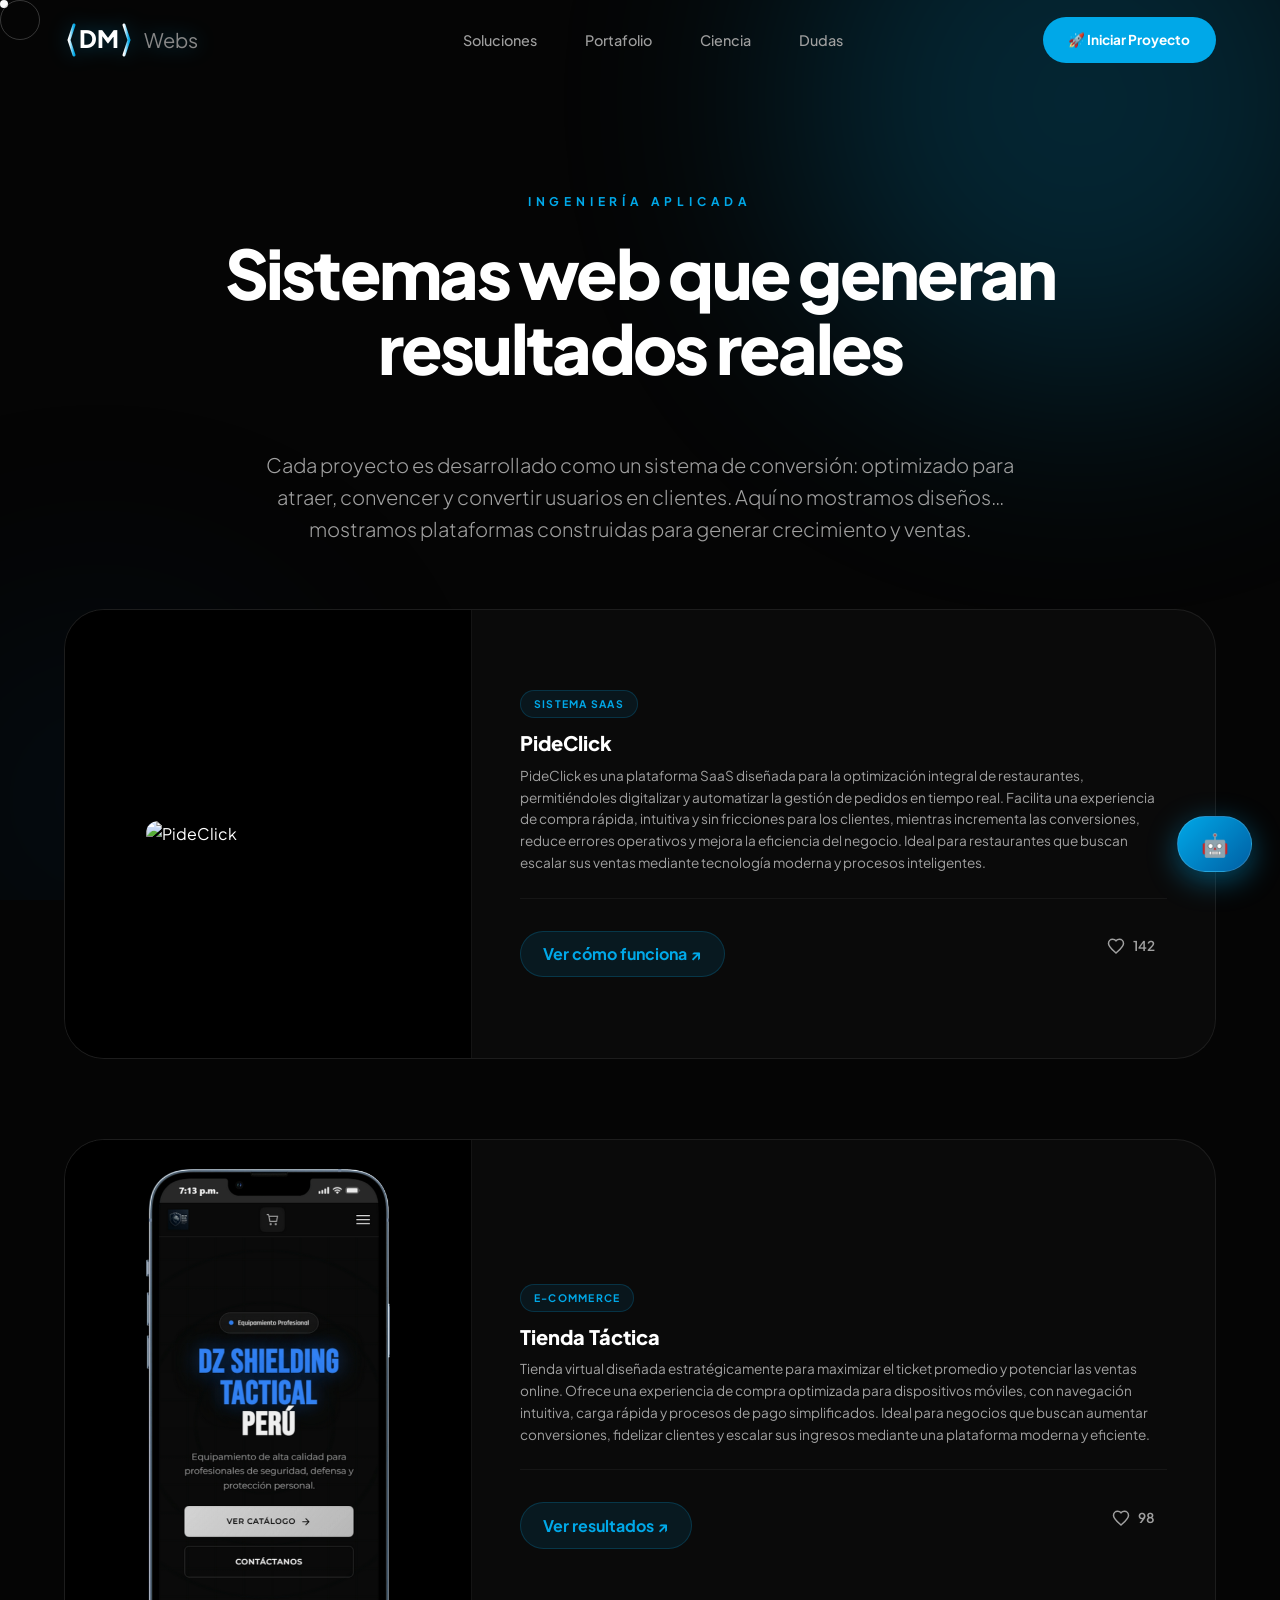
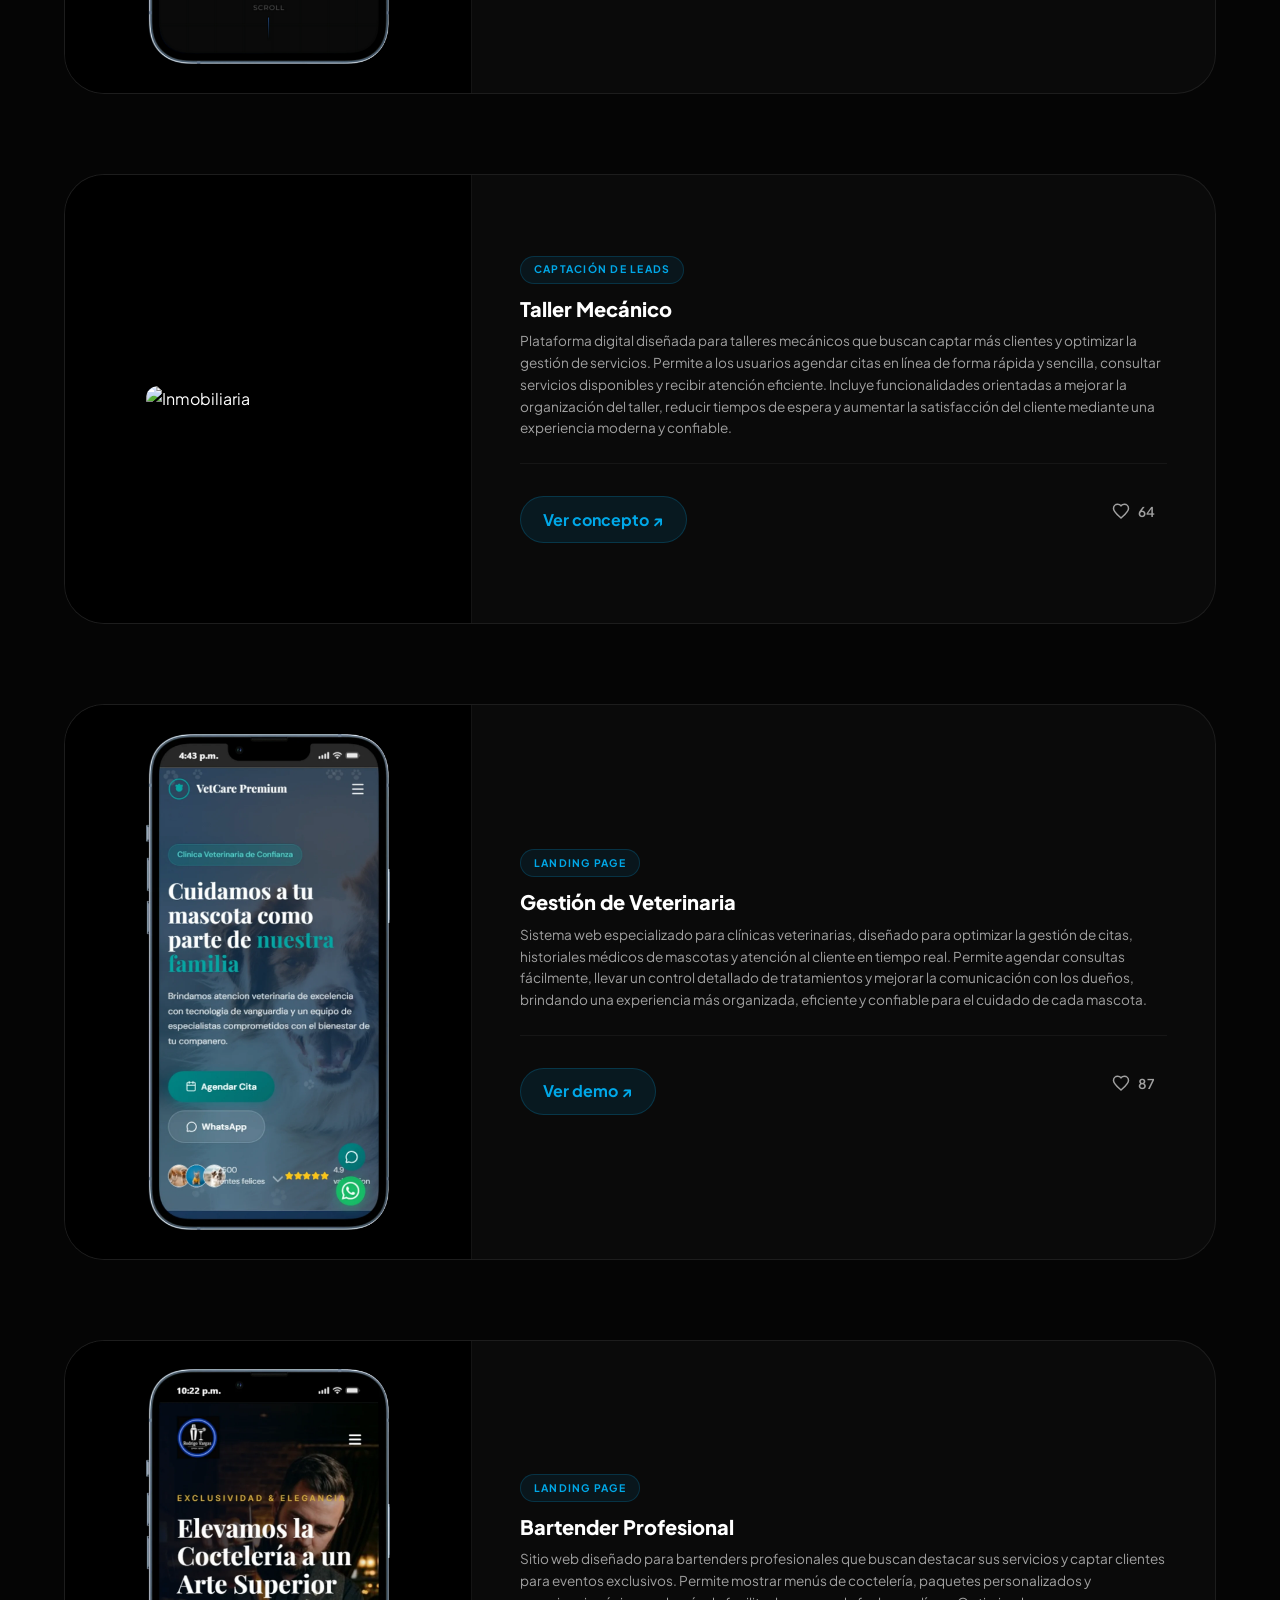
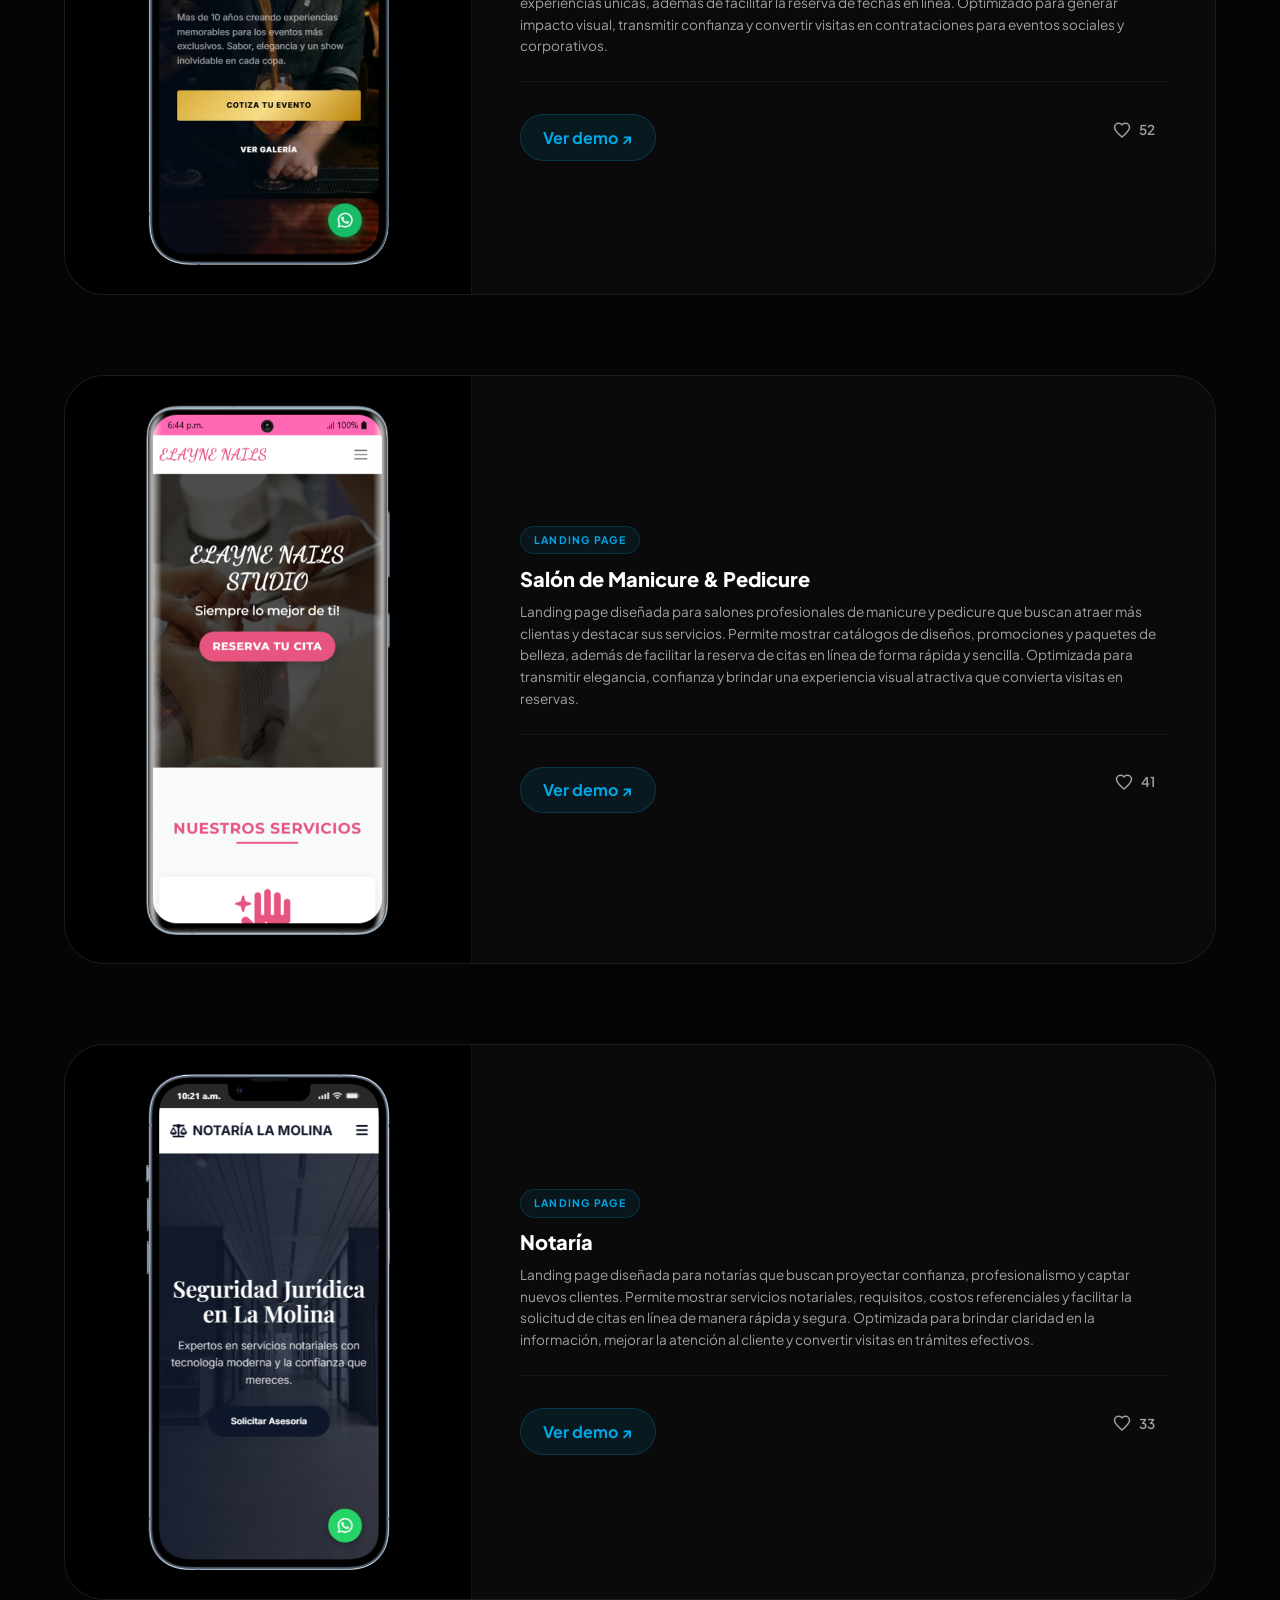
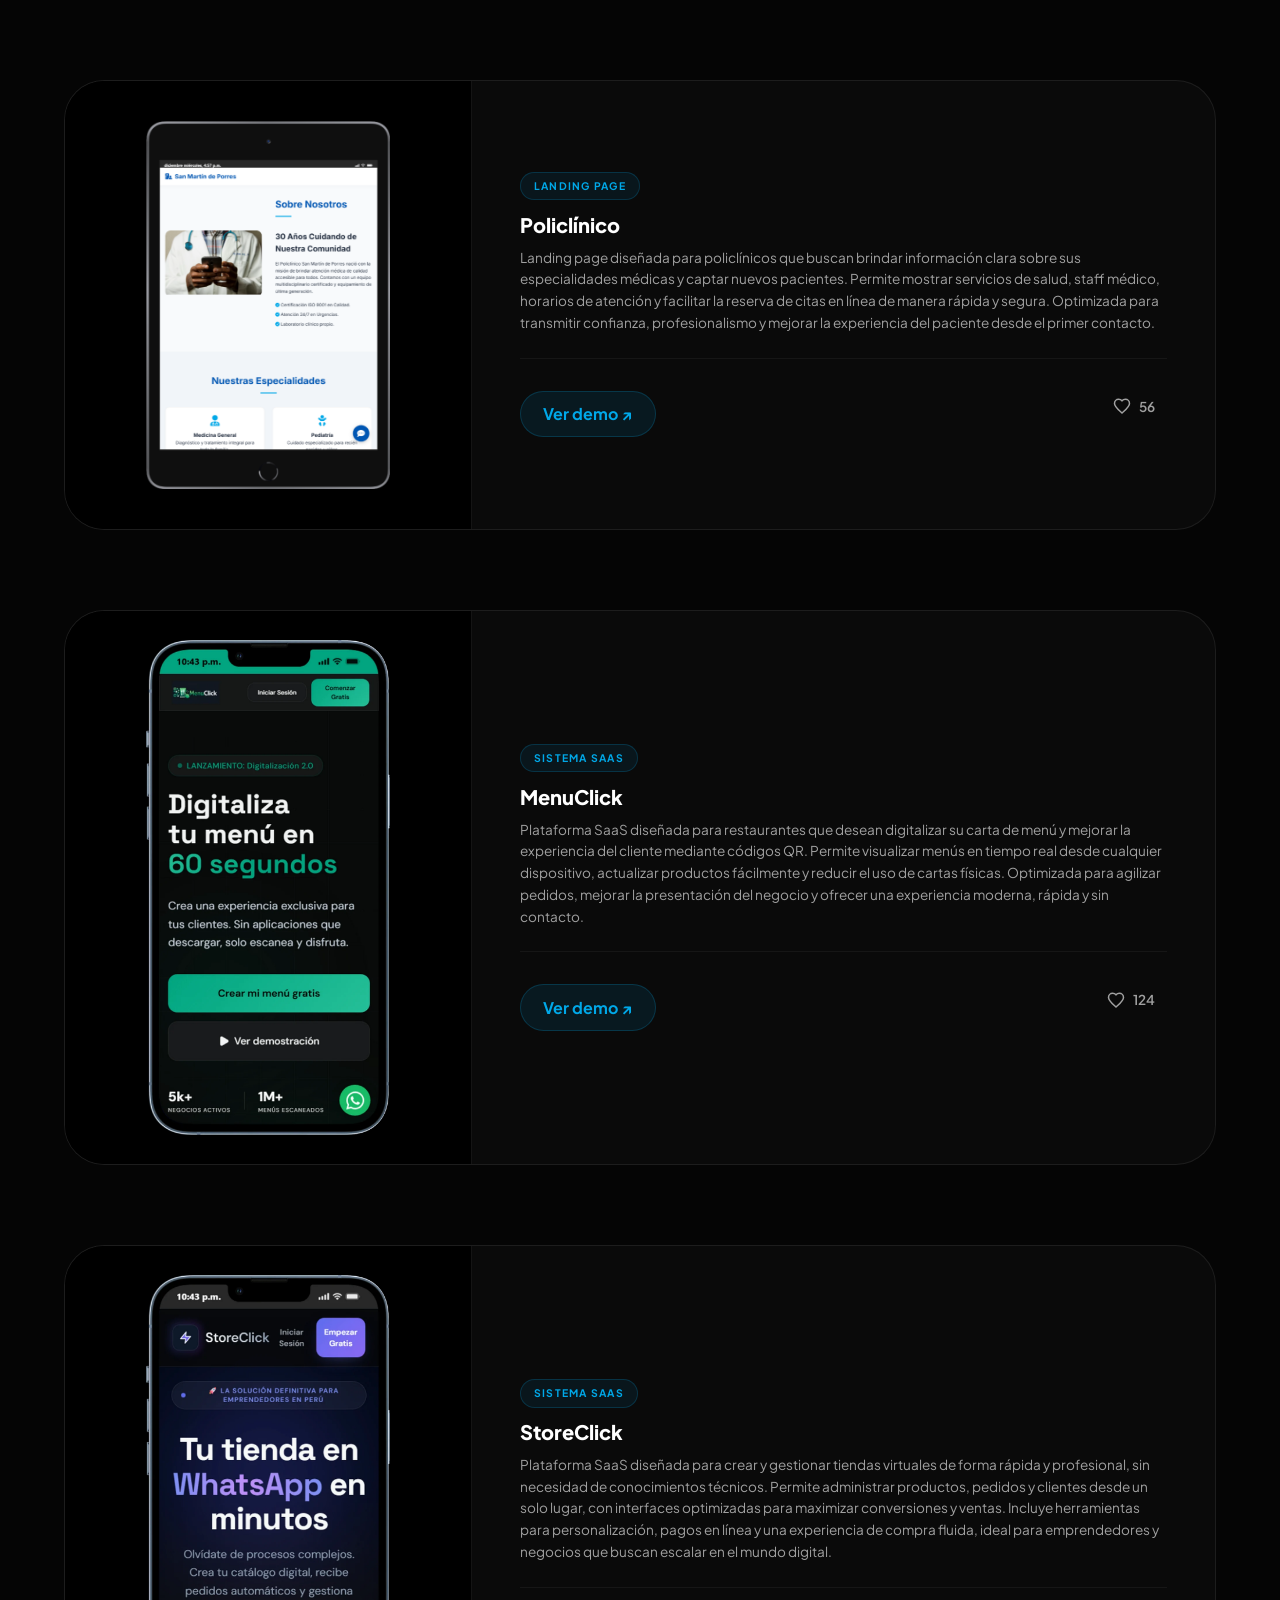
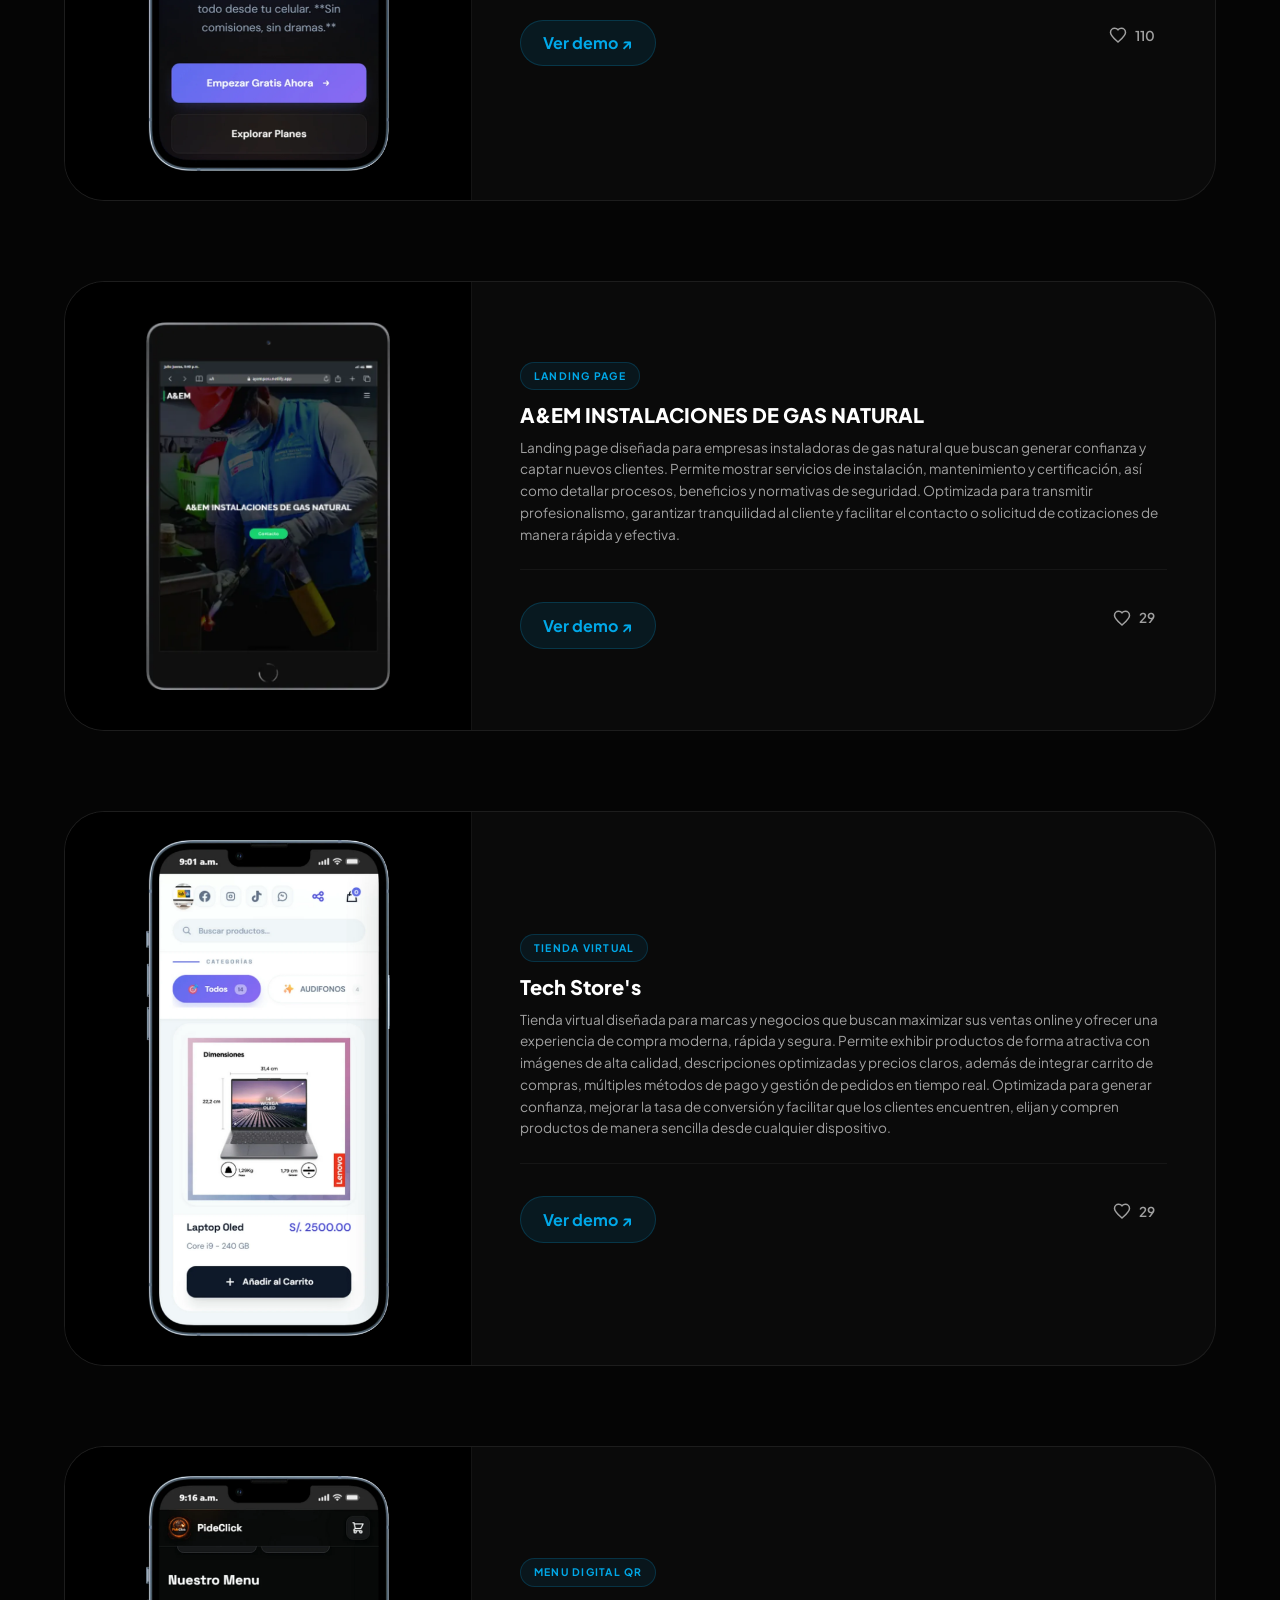
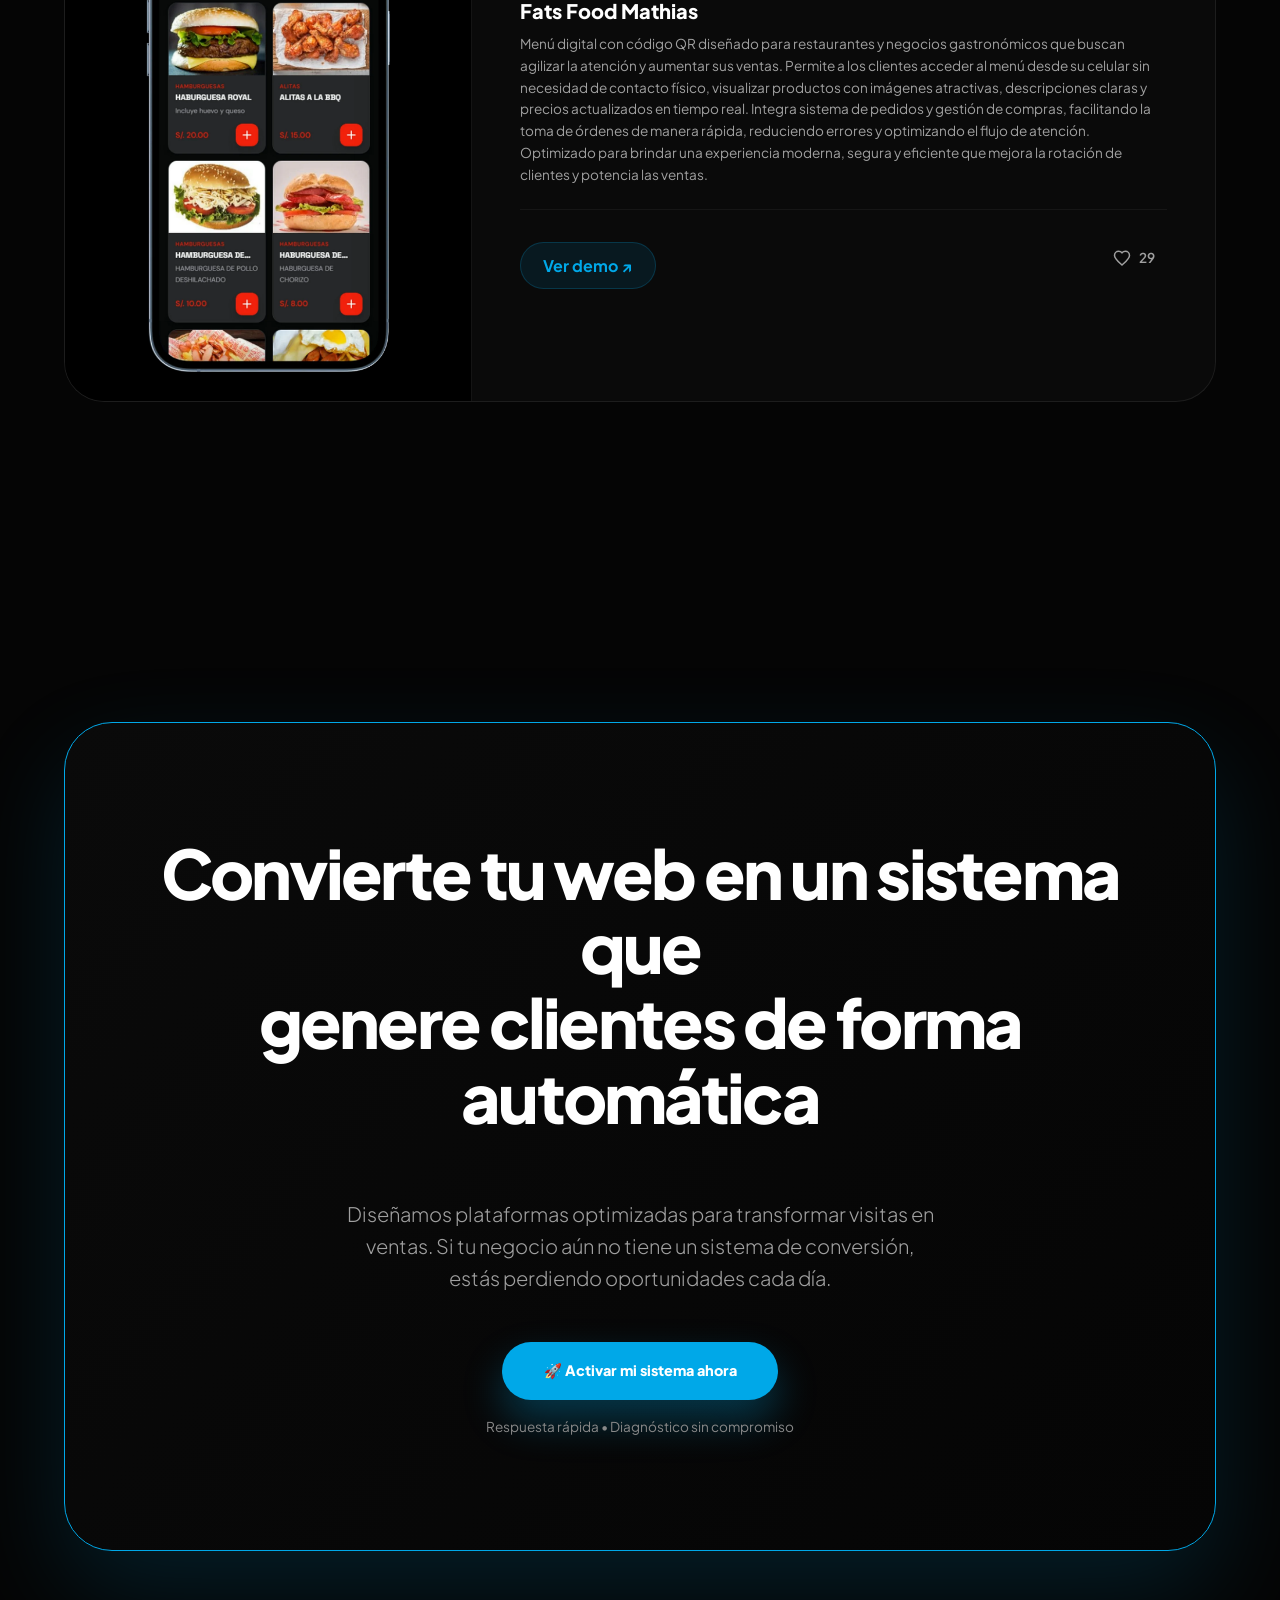
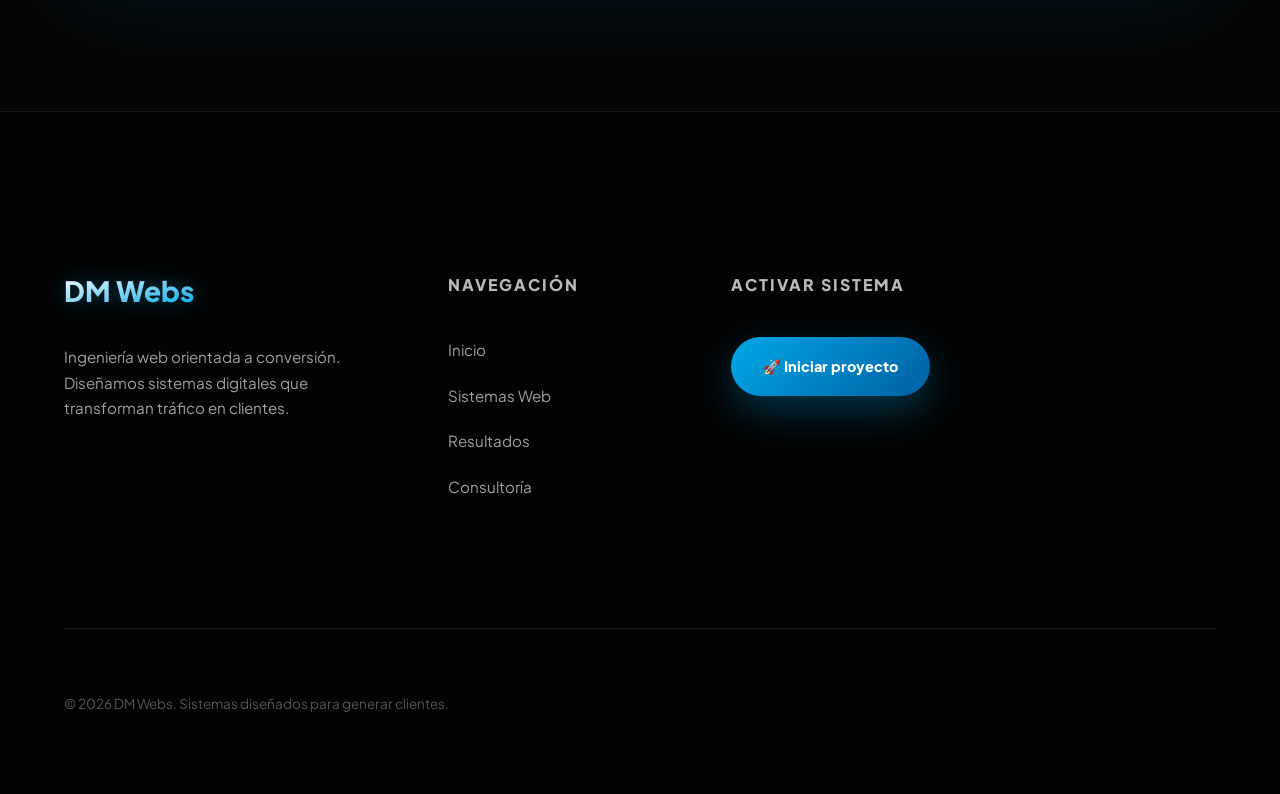
==== commit 317993d6: "first commit" ====
--- a/portafolio.html
+++ b/portafolio.html
@@ -1,463 +1,877 @@
-<!DOCTYPE html>
+<!doctype html>
 <html lang="es">
-<head>
-    <meta charset="UTF-8">
-    <meta name="viewport" content="width=device-width, initial-scale=1.0">
+  <head>
+    <meta charset="UTF-8" />
+    <meta name="viewport" content="width=device-width, initial-scale=1.0" />
 
     <!-- SEO ELITE AGENCY -->
     <title>Portafolio | DM Webs | Ingeniería Web</title>
-    <meta name="description" content="Explora nuestro portafolio de sistemas web, SaaS y e-commerce diseñados para maximizar conversiones y automatizar negocios.">
-    
-    <link rel="preconnect" href="https://fonts.googleapis.com">
-    <link rel="preconnect" href="https://fonts.gstatic.com" crossorigin>
-    <link href="https://fonts.googleapis.com/css2?family=Plus+Jakarta+Sans:wght@300;400;500;600;700;800&display=swap" rel="stylesheet">
-
-    <link rel="stylesheet" href="styles.css">
+    <meta
+      name="description"
+      content="Explora nuestro portafolio de sistemas web, SaaS y e-commerce diseñados para maximizar conversiones y automatizar negocios."
+    />
+
+    <link rel="preconnect" href="https://fonts.googleapis.com" />
+    <link rel="preconnect" href="https://fonts.gstatic.com" crossorigin />
+    <link
+      href="https://fonts.googleapis.com/css2?family=Plus+Jakarta+Sans:wght@300;400;500;600;700;800&display=swap"
+      rel="stylesheet"
+    />
+
+    <link rel="stylesheet" href="styles.css" />
     <style>
-        .portfolio-header {
-            padding: 12rem 5% 4rem;
-            text-align: center;
-        }
+      .portfolio-header {
+        padding: 12rem 5% 4rem;
+        text-align: center;
+      }
     </style>
-</head>
-<body>
+  </head>
+  <body>
     <!-- Advanced Cursor Layer -->
     <div class="cursor" id="cursor"></div>
     <div class="cursor-trail" id="cursor-trail"></div>
 
     <!-- Background Wow Layer -->
     <div class="bg-mesh">
-        <div class="mesh-orb mesh-1"></div>
-        <div class="mesh-orb mesh-2"></div>
+      <div class="mesh-orb mesh-1"></div>
+      <div class="mesh-orb mesh-2"></div>
     </div>
 
     <!-- ULTIMATE NAVIGATION -->
     <nav class="nav" id="nav">
-        <div class="nav-inner">
-            <a href="index.html" class="nav-logo">
-                <svg viewBox="0 0 200 40" class="logo-svg">
-                    <defs>
-                        <linearGradient id="logoGradElite" x1="0%" y1="0%" x2="100%" y2="0%">
-                            <stop offset="0%" style="stop-color:#ffffff;stop-opacity:1" />
-                            <stop offset="100%" style="stop-color:#00A8E8;stop-opacity:1" />
-                        </linearGradient>
-                    </defs>
-                    <path d="M10 5 L5 20 L10 35" fill="none" stroke="url(#logoGradElite)" stroke-width="3" stroke-linecap="round"/>
-                    <path d="M60 5 L65 20 L60 35" fill="none" stroke="url(#logoGradElite)" stroke-width="3" stroke-linecap="round"/>
-                    <text x="35" y="28" text-anchor="middle" font-family="Plus Jakarta Sans, sans-serif" font-weight="800" font-size="24" fill="white">DM</text>
-                    <text x="80" y="28" font-family="Plus Jakarta Sans, sans-serif" font-weight="400" font-size="20" fill="#888888">Webs</text>
-                </svg>
-            </a>
-            
-            <ul class="nav-links">
-                <li><a href="index.html#soluciones">Soluciones</a></li>
-                <li><a href="portafolio.html" class="active">Portafolio</a></li>
-                <li><a href="index.html#stats">Ciencia</a></li>
-                <li><a href="index.html#faq">Dudas</a></li>
-            </ul>
-
-            <a href="https://wa.me/972498691?text=🚀%20Hola,%20quiero%20un%20sistema%20web%20que%20genere%20clientes" class="nav-cta" target="_blank" rel="noopener">🚀 Iniciar Proyecto</a>
-            
-            <button class="mobile-toggle" id="mobile-toggle" aria-label="Menu">
-                <span></span><span></span><span></span>
-            </button>
-        </div>
+      <div class="nav-inner">
+        <a href="index.html" class="nav-logo">
+          <svg viewBox="0 0 200 40" class="logo-svg">
+            <defs>
+              <linearGradient
+                id="logoGradElite"
+                x1="0%"
+                y1="0%"
+                x2="100%"
+                y2="0%"
+              >
+                <stop
+                  offset="0%"
+                  style="stop-color: #ffffff; stop-opacity: 1"
+                />
+                <stop
+                  offset="100%"
+                  style="stop-color: #00a8e8; stop-opacity: 1"
+                />
+              </linearGradient>
+            </defs>
+            <path
+              d="M10 5 L5 20 L10 35"
+              fill="none"
+              stroke="url(#logoGradElite)"
+              stroke-width="3"
+              stroke-linecap="round"
+            />
+            <path
+              d="M60 5 L65 20 L60 35"
+              fill="none"
+              stroke="url(#logoGradElite)"
+              stroke-width="3"
+              stroke-linecap="round"
+            />
+            <text
+              x="35"
+              y="28"
+              text-anchor="middle"
+              font-family="Plus Jakarta Sans, sans-serif"
+              font-weight="800"
+              font-size="24"
+              fill="white"
+            >
+              DM
+            </text>
+            <text
+              x="80"
+              y="28"
+              font-family="Plus Jakarta Sans, sans-serif"
+              font-weight="400"
+              font-size="20"
+              fill="#888888"
+            >
+              Webs
+            </text>
+          </svg>
+        </a>
+
+        <ul class="nav-links">
+          <li><a href="index.html#soluciones">Soluciones</a></li>
+          <li><a href="portafolio.html" class="active">Portafolio</a></li>
+          <li><a href="index.html#stats">Ciencia</a></li>
+          <li><a href="index.html#faq">Dudas</a></li>
+        </ul>
+
+        <a
+          href="https://wa.me/972498691?text=🚀%20Hola,%20quiero%20un%20sistema%20web%20que%20genere%20clientes"
+          class="nav-cta"
+          target="_blank"
+          rel="noopener"
+          >🚀 Iniciar Proyecto</a
+        >
+
+        <button class="mobile-toggle" id="mobile-toggle" aria-label="Menu">
+          <span></span><span></span><span></span>
+        </button>
+      </div>
     </nav>
 
     <!-- ELITE MOBILE MENU -->
     <div class="mobile-menu" id="mobile-menu">
-        <button class="mobile-close" id="mobile-close" aria-label="Cerrar Menú">&times;</button>
-        <ul class="mobile-menu-links">
-            <li><a href="index.html#soluciones">Soluciones</a></li>
-            <li><a href="portafolio.html">Portafolio</a></li>
-            <li><a href="index.html#stats">La Ciencia</a></li>
-            <li><a href="index.html#faq">Preguntas Frecuentes</a></li>
-        </ul>
+      <button class="mobile-close" id="mobile-close" aria-label="Cerrar Menú">
+        &times;
+      </button>
+      <ul class="mobile-menu-links">
+        <li><a href="index.html#soluciones">Soluciones</a></li>
+        <li><a href="portafolio.html">Portafolio</a></li>
+        <li><a href="index.html#stats">La Ciencia</a></li>
+        <li><a href="index.html#faq">Preguntas Frecuentes</a></li>
+      </ul>
     </div>
 
     <main>
-        <header class="portfolio-header">
-
-    <div class="section-label reveal">Ingeniería Aplicada</div>
-
-    <h1 class="section-title reveal">
-        Sistemas web que <span class="accent">generan resultados reales</span>
-    </h1>
-
-    <p class="hero-tagline reveal" style="max-width: 800px; margin: 0 auto;">
-        Cada proyecto es desarrollado como un sistema de conversión: optimizado para atraer, convencer y convertir usuarios en clientes. 
-        Aquí no mostramos diseños… mostramos plataformas construidas para generar crecimiento y ventas.
-    </p>
-
-</header>
-
-        <section class="results-section" style="padding-top: 0;">
-            <div class="section-inner">
-                <div class="results-grid">
-                    <!-- Project 1 -->
-                    <div class="result-card reveal">
-                        <div class="result-visual">
-                            <img src="pideClick.png" alt="PideClick" class="result-img-full">
-                        </div>
-                        <div class="result-info">
-                            <span class="result-badge">Sistema SaaS</span>
-                            <h3>PideClick</h3>
-                            <p>
-                                PideClick es una plataforma SaaS diseñada para la optimización integral de restaurantes, permitiéndoles digitalizar y automatizar la gestión de pedidos en tiempo real. Facilita una experiencia de compra rápida, intuitiva y sin fricciones para los clientes, mientras incrementa las conversiones, reduce errores operativos y mejora la eficiencia del negocio. Ideal para restaurantes que buscan escalar sus ventas mediante tecnología moderna y procesos inteligentes.
-                            </p>
-                            <div class="result-footer">
-                                <a href="https://pide-click.vercel.app/" class="result-link" target="_blank">
-                                    Ver cómo funciona ↗
-                                </a>
-                                <button class="like-btn" data-project="pideclick">
-                                    <svg class="heart-icon" viewBox="0 0 24 24"><path d="M12 21.35l-1.45-1.32C5.4 15.36 2 12.28 2 8.5 2 5.42 4.42 3 7.5 3c1.74 0 3.41.81 4.5 2.09C13.09 3.81 14.76 3 16.5 3 19.58 3 22 5.42 22 8.5c0 3.78-3.4 6.86-8.55 11.54L12 21.35z"></path></svg>
-                                    <span class="like-count">0</span>
-                                </button>
-                            </div>
-                        </div>
-                    </div>
-
-                    <!-- Project 2 -->
-                    <div class="result-card reveal">
-                        <div class="result-visual">
-                            <img src="dz.png" alt="Ecommerce" class="result-img-full">
-                        </div>
-                        <div class="result-info">
-                            <span class="result-badge">E-Commerce</span>
-                            <h3>Tienda Táctica</h3>
-                            <p>
-                                Tienda virtual diseñada estratégicamente para maximizar el ticket promedio y potenciar las ventas online. Ofrece una experiencia de compra optimizada para dispositivos móviles, con navegación intuitiva, carga rápida y procesos de pago simplificados. Ideal para negocios que buscan aumentar conversiones, fidelizar clientes y escalar sus ingresos mediante una plataforma moderna y eficiente.
-                            </p>
-                            <div class="result-footer">
-                                <a href="https://dz-shielding-tactical.vercel.app/" class="result-link" target="_blank">
-                                    Ver resultados ↗
-                                </a>
-                                <button class="like-btn" data-project="tactica">
-                                    <svg class="heart-icon" viewBox="0 0 24 24"><path d="M12 21.35l-1.45-1.32C5.4 15.36 2 12.28 2 8.5 2 5.42 4.42 3 7.5 3c1.74 0 3.41.81 4.5 2.09C13.09 3.81 14.76 3 16.5 3 19.58 3 22 5.42 22 8.5c0 3.78-3.4 6.86-8.55 11.54L12 21.35z"></path></svg>
-                                    <span class="like-count">0</span>
-                                </button>
-                            </div>
-                        </div>
-                    </div>
-
-                    <!-- Project 3 -->
-                    <div class="result-card reveal">
-                        <div class="result-visual">
-                            <img src="car.webp" alt="Inmobiliaria" class="result-img-full">
-                        </div>
-                        <div class="result-info">
-                            <span class="result-badge">Captación de Leads</span>
-                            <h3>Taller Mecánico</h3> 
-                            <p>
-                                Plataforma digital diseñada para talleres mecánicos que buscan captar más clientes y optimizar la gestión de servicios. Permite a los usuarios agendar citas en línea de forma rápida y sencilla, consultar servicios disponibles y recibir atención eficiente. Incluye funcionalidades orientadas a mejorar la organización del taller, reducir tiempos de espera y aumentar la satisfacción del cliente mediante una experiencia moderna y confiable.
-                            </p>
-                            <div class="result-footer">
-                                <a href="https://tallercar.vercel.app/" class="result-link" target="_blank" >
-                                    Ver concepto ↗
-                                </a>
-                                <button class="like-btn" data-project="taller">
-                                    <svg class="heart-icon" viewBox="0 0 24 24"><path d="M12 21.35l-1.45-1.32C5.4 15.36 2 12.28 2 8.5 2 5.42 4.42 3 7.5 3c1.74 0 3.41.81 4.5 2.09C13.09 3.81 14.76 3 16.5 3 19.58 3 22 5.42 22 8.5c0 3.78-3.4 6.86-8.55 11.54L12 21.35z"></path></svg>
-                                    <span class="like-count">0</span>
-                                </button>
-                            </div>
-                        </div>
-                    </div>
-
-                    <!-- Project 4 -->
-                    <div class="result-card reveal">
-                        <div class="result-visual">
-                            <img src="veterinaria.webp" alt="Sistema Web" class="result-img-full">
-                        </div>
-                        <div class="result-info">
-                            <span class="result-badge">Landing Page</span>
-                            <h3>Gestión de Veterinaria</h3>
-                            <p>
-                                Sistema web especializado para clínicas veterinarias, diseñado para optimizar la gestión de citas, historiales médicos de mascotas y atención al cliente en tiempo real. Permite agendar consultas fácilmente, llevar un control detallado de tratamientos y mejorar la comunicación con los dueños, brindando una experiencia más organizada, eficiente y confiable para el cuidado de cada mascota.
-                            </p>
-                            <div class="result-footer">
-                                <a href="https://veterinariaperu.vercel.app/" class="result-link" target="_blank">
-                                    Ver demo ↗
-                                </a>
-                                <button class="like-btn" data-project="veterinaria">
-                                    <svg class="heart-icon" viewBox="0 0 24 24"><path d="M12 21.35l-1.45-1.32C5.4 15.36 2 12.28 2 8.5 2 5.42 4.42 3 7.5 3c1.74 0 3.41.81 4.5 2.09C13.09 3.81 14.76 3 16.5 3 19.58 3 22 5.42 22 8.5c0 3.78-3.4 6.86-8.55 11.54L12 21.35z"></path></svg>
-                                    <span class="like-count">0</span>
-                                </button>
-                            </div>
-                        </div>
-                    </div>
-
-                    <!-- Project 5 -->
-                    <div class="result-card reveal">
-                        <div class="result-visual">
-                            <img src="iPhone-13-PRO-rodrigovargas.vercel.app.webp" alt="Sistema Web" class="result-img-full">
-                        </div>
-                        <div class="result-info">
-                            <span class="result-badge">Landing Page</span>
-                            <h3>Bartender Profesional</h3>
-                            <p>
-                                Sitio web diseñado para bartenders profesionales que buscan destacar sus servicios y captar clientes para eventos exclusivos. Permite mostrar menús de coctelería, paquetes personalizados y experiencias únicas, además de facilitar la reserva de fechas en línea. Optimizado para generar impacto visual, transmitir confianza y convertir visitas en contrataciones para eventos sociales y corporativos.
-                            </p>
-                            <div class="result-footer">
-                                <a href="https://rodrigovargas.vercel.app/" class="result-link" target="_blank">
-                                    Ver demo ↗
-                                </a>
-                                <button class="like-btn" data-project="vargas">
-                                    <svg class="heart-icon" viewBox="0 0 24 24"><path d="M12 21.35l-1.45-1.32C5.4 15.36 2 12.28 2 8.5 2 5.42 4.42 3 7.5 3c1.74 0 3.41.81 4.5 2.09C13.09 3.81 14.76 3 16.5 3 19.58 3 22 5.42 22 8.5c0 3.78-3.4 6.86-8.55 11.54L12 21.35z"></path></svg>
-                                    <span class="like-count">0</span>
-                                </button>
-                            </div>
-                        </div>
-                    </div>
-
-                    <!-- Project 6 -->
-                    <div class="result-card reveal">
-                        <div class="result-visual">
-                            <img src="unas.png" alt="Sistema Web" class="result-img-full">
-                        </div>
-                        <div class="result-info">
-                            <span class="result-badge">Landing Page</span>
-<h3>Salón de Manicure & Pedicure</h3>
-<p>
-    Landing page diseñada para salones profesionales de manicure y pedicure que buscan atraer más clientas y destacar sus servicios. Permite mostrar catálogos de diseños, promociones y paquetes de belleza, además de facilitar la reserva de citas en línea de forma rápida y sencilla. Optimizada para transmitir elegancia, confianza y brindar una experiencia visual atractiva que convierta visitas en reservas.
+      <header class="portfolio-header">
+        <div class="section-label reveal">Ingeniería Aplicada</div>
+
+        <h1 class="section-title reveal">
+          Sistemas web que <span class="accent">generan resultados reales</span>
+        </h1>
+
+        <p class="hero-tagline reveal" style="max-width: 800px; margin: 0 auto">
+          Cada proyecto es desarrollado como un sistema de conversión:
+          optimizado para atraer, convencer y convertir usuarios en clientes.
+          Aquí no mostramos diseños… mostramos plataformas construidas para
+          generar crecimiento y ventas.
+        </p>
+      </header>
+
+      <section class="results-section" style="padding-top: 0">
+        <div class="section-inner">
+          <div class="results-grid">
+            <!-- Project 1 -->
+            <div class="result-card reveal">
+              <div class="result-visual">
+                <img
+                  src="pideClick.png"
+                  alt="PideClick"
+                  class="result-img-full"
+                />
+              </div>
+              <div class="result-info">
+                <span class="result-badge">Sistema SaaS</span>
+                <h3>PideClick</h3>
+                <p>
+                  PideClick es una plataforma SaaS diseñada para la optimización
+                  integral de restaurantes, permitiéndoles digitalizar y
+                  automatizar la gestión de pedidos en tiempo real. Facilita una
+                  experiencia de compra rápida, intuitiva y sin fricciones para
+                  los clientes, mientras incrementa las conversiones, reduce
+                  errores operativos y mejora la eficiencia del negocio. Ideal
+                  para restaurantes que buscan escalar sus ventas mediante
+                  tecnología moderna y procesos inteligentes.
+                </p>
+                <div class="result-footer">
+                  <a
+                    href="https://pide-click.vercel.app/"
+                    class="result-link"
+                    target="_blank"
+                  >
+                    Ver cómo funciona ↗
+                  </a>
+                  <button class="like-btn" data-project="pideclick">
+                    <svg class="heart-icon" viewBox="0 0 24 24">
+                      <path
+                        d="M12 21.35l-1.45-1.32C5.4 15.36 2 12.28 2 8.5 2 5.42 4.42 3 7.5 3c1.74 0 3.41.81 4.5 2.09C13.09 3.81 14.76 3 16.5 3 19.58 3 22 5.42 22 8.5c0 3.78-3.4 6.86-8.55 11.54L12 21.35z"
+                      ></path>
+                    </svg>
+                    <span class="like-count">0</span>
+                  </button>
+                </div>
+              </div>
+            </div>
+
+            <!-- Project 2 -->
+            <div class="result-card reveal">
+              <div class="result-visual">
+                <img src="dz.png" alt="Ecommerce" class="result-img-full" />
+              </div>
+              <div class="result-info">
+                <span class="result-badge">E-Commerce</span>
+                <h3>Tienda Táctica</h3>
+                <p>
+                  Tienda virtual diseñada estratégicamente para maximizar el
+                  ticket promedio y potenciar las ventas online. Ofrece una
+                  experiencia de compra optimizada para dispositivos móviles,
+                  con navegación intuitiva, carga rápida y procesos de pago
+                  simplificados. Ideal para negocios que buscan aumentar
+                  conversiones, fidelizar clientes y escalar sus ingresos
+                  mediante una plataforma moderna y eficiente.
+                </p>
+                <div class="result-footer">
+                  <a
+                    href="https://dz-shielding-tactical.vercel.app/"
+                    class="result-link"
+                    target="_blank"
+                  >
+                    Ver resultados ↗
+                  </a>
+                  <button class="like-btn" data-project="tactica">
+                    <svg class="heart-icon" viewBox="0 0 24 24">
+                      <path
+                        d="M12 21.35l-1.45-1.32C5.4 15.36 2 12.28 2 8.5 2 5.42 4.42 3 7.5 3c1.74 0 3.41.81 4.5 2.09C13.09 3.81 14.76 3 16.5 3 19.58 3 22 5.42 22 8.5c0 3.78-3.4 6.86-8.55 11.54L12 21.35z"
+                      ></path>
+                    </svg>
+                    <span class="like-count">0</span>
+                  </button>
+                </div>
+              </div>
+            </div>
+
+            <!-- Project 3 -->
+            <div class="result-card reveal">
+              <div class="result-visual">
+                <img
+                  src="car.webp"
+                  alt="Inmobiliaria"
+                  class="result-img-full"
+                />
+              </div>
+              <div class="result-info">
+                <span class="result-badge">Captación de Leads</span>
+                <h3>Taller Mecánico</h3>
+                <p>
+                  Plataforma digital diseñada para talleres mecánicos que buscan
+                  captar más clientes y optimizar la gestión de servicios.
+                  Permite a los usuarios agendar citas en línea de forma rápida
+                  y sencilla, consultar servicios disponibles y recibir atención
+                  eficiente. Incluye funcionalidades orientadas a mejorar la
+                  organización del taller, reducir tiempos de espera y aumentar
+                  la satisfacción del cliente mediante una experiencia moderna y
+                  confiable.
+                </p>
+                <div class="result-footer">
+                  <a
+                    href="https://tallercar.vercel.app/"
+                    class="result-link"
+                    target="_blank"
+                  >
+                    Ver concepto ↗
+                  </a>
+                  <button class="like-btn" data-project="taller">
+                    <svg class="heart-icon" viewBox="0 0 24 24">
+                      <path
+                        d="M12 21.35l-1.45-1.32C5.4 15.36 2 12.28 2 8.5 2 5.42 4.42 3 7.5 3c1.74 0 3.41.81 4.5 2.09C13.09 3.81 14.76 3 16.5 3 19.58 3 22 5.42 22 8.5c0 3.78-3.4 6.86-8.55 11.54L12 21.35z"
+                      ></path>
+                    </svg>
+                    <span class="like-count">0</span>
+                  </button>
+                </div>
+              </div>
+            </div>
+
+            <!-- Project 4 -->
+            <div class="result-card reveal">
+              <div class="result-visual">
+                <img
+                  src="veterinaria.webp"
+                  alt="Sistema Web"
+                  class="result-img-full"
+                />
+              </div>
+              <div class="result-info">
+                <span class="result-badge">Landing Page</span>
+                <h3>Gestión de Veterinaria</h3>
+                <p>
+                  Sistema web especializado para clínicas veterinarias, diseñado
+                  para optimizar la gestión de citas, historiales médicos de
+                  mascotas y atención al cliente en tiempo real. Permite agendar
+                  consultas fácilmente, llevar un control detallado de
+                  tratamientos y mejorar la comunicación con los dueños,
+                  brindando una experiencia más organizada, eficiente y
+                  confiable para el cuidado de cada mascota.
+                </p>
+                <div class="result-footer">
+                  <a
+                    href="https://veterinariaperu.vercel.app/"
+                    class="result-link"
+                    target="_blank"
+                  >
+                    Ver demo ↗
+                  </a>
+                  <button class="like-btn" data-project="veterinaria">
+                    <svg class="heart-icon" viewBox="0 0 24 24">
+                      <path
+                        d="M12 21.35l-1.45-1.32C5.4 15.36 2 12.28 2 8.5 2 5.42 4.42 3 7.5 3c1.74 0 3.41.81 4.5 2.09C13.09 3.81 14.76 3 16.5 3 19.58 3 22 5.42 22 8.5c0 3.78-3.4 6.86-8.55 11.54L12 21.35z"
+                      ></path>
+                    </svg>
+                    <span class="like-count">0</span>
+                  </button>
+                </div>
+              </div>
+            </div>
+
+            <!-- Project 5 -->
+            <div class="result-card reveal">
+              <div class="result-visual">
+                <img
+                  src="iPhone-13-PRO-rodrigovargas.vercel.app.webp"
+                  alt="Sistema Web"
+                  class="result-img-full"
+                />
+              </div>
+              <div class="result-info">
+                <span class="result-badge">Landing Page</span>
+                <h3>Bartender Profesional</h3>
+                <p>
+                  Sitio web diseñado para bartenders profesionales que buscan
+                  destacar sus servicios y captar clientes para eventos
+                  exclusivos. Permite mostrar menús de coctelería, paquetes
+                  personalizados y experiencias únicas, además de facilitar la
+                  reserva de fechas en línea. Optimizado para generar impacto
+                  visual, transmitir confianza y convertir visitas en
+                  contrataciones para eventos sociales y corporativos.
+                </p>
+                <div class="result-footer">
+                  <a
+                    href="https://rodrigovargas.vercel.app/"
+                    class="result-link"
+                    target="_blank"
+                  >
+                    Ver demo ↗
+                  </a>
+                  <button class="like-btn" data-project="vargas">
+                    <svg class="heart-icon" viewBox="0 0 24 24">
+                      <path
+                        d="M12 21.35l-1.45-1.32C5.4 15.36 2 12.28 2 8.5 2 5.42 4.42 3 7.5 3c1.74 0 3.41.81 4.5 2.09C13.09 3.81 14.76 3 16.5 3 19.58 3 22 5.42 22 8.5c0 3.78-3.4 6.86-8.55 11.54L12 21.35z"
+                      ></path>
+                    </svg>
+                    <span class="like-count">0</span>
+                  </button>
+                </div>
+              </div>
+            </div>
+
+            <!-- Project 6 -->
+            <div class="result-card reveal">
+              <div class="result-visual">
+                <img src="unas.png" alt="Sistema Web" class="result-img-full" />
+              </div>
+              <div class="result-info">
+                <span class="result-badge">Landing Page</span>
+                <h3>Salón de Manicure & Pedicure</h3>
+                <p>
+                  Landing page diseñada para salones profesionales de manicure y
+                  pedicure que buscan atraer más clientas y destacar sus
+                  servicios. Permite mostrar catálogos de diseños, promociones y
+                  paquetes de belleza, además de facilitar la reserva de citas
+                  en línea de forma rápida y sencilla. Optimizada para
+                  transmitir elegancia, confianza y brindar una experiencia
+                  visual atractiva que convierta visitas en reservas.
+                </p>
+                <div class="result-footer">
+                  <a
+                    href="https://elaynenails.netlify.app/"
+                    class="result-link"
+                    target="_blank"
+                  >
+                    Ver demo ↗
+                  </a>
+                  <button class="like-btn" data-project="nails">
+                    <svg class="heart-icon" viewBox="0 0 24 24">
+                      <path
+                        d="M12 21.35l-1.45-1.32C5.4 15.36 2 12.28 2 8.5 2 5.42 4.42 3 7.5 3c1.74 0 3.41.81 4.5 2.09C13.09 3.81 14.76 3 16.5 3 19.58 3 22 5.42 22 8.5c0 3.78-3.4 6.86-8.55 11.54L12 21.35z"
+                      ></path>
+                    </svg>
+                    <span class="like-count">0</span>
+                  </button>
+                </div>
+              </div>
+            </div>
+
+            <!-- Project 7 -->
+            <div class="result-card reveal">
+              <div class="result-visual">
+                <img
+                  src="Noataria.png"
+                  alt="Sistema Web"
+                  class="result-img-full"
+                />
+              </div>
+              <div class="result-info">
+                <span class="result-badge">Landing Page</span>
+                <h3>Notaría</h3>
+                <p>
+                  Landing page diseñada para notarías que buscan proyectar
+                  confianza, profesionalismo y captar nuevos clientes. Permite
+                  mostrar servicios notariales, requisitos, costos referenciales
+                  y facilitar la solicitud de citas en línea de manera rápida y
+                  segura. Optimizada para brindar claridad en la información,
+                  mejorar la atención al cliente y convertir visitas en trámites
+                  efectivos.
+                </p>
+                <div class="result-footer">
+                  <a
+                    href="https://notaria-lamolina.netlify.app/"
+                    class="result-link"
+                    target="_blank"
+                  >
+                    Ver demo ↗
+                  </a>
+                  <button class="like-btn" data-project="notaria">
+                    <svg class="heart-icon" viewBox="0 0 24 24">
+                      <path
+                        d="M12 21.35l-1.45-1.32C5.4 15.36 2 12.28 2 8.5 2 5.42 4.42 3 7.5 3c1.74 0 3.41.81 4.5 2.09C13.09 3.81 14.76 3 16.5 3 19.58 3 22 5.42 22 8.5c0 3.78-3.4 6.86-8.55 11.54L12 21.35z"
+                      ></path>
+                    </svg>
+                    <span class="like-count">0</span>
+                  </button>
+                </div>
+              </div>
+            </div>
+
+            <!-- Project 8 -->
+            <div class="result-card reveal">
+              <div class="result-visual">
+                <img
+                  src="policlinico.png"
+                  alt="Sistema Web"
+                  class="result-img-full"
+                />
+              </div>
+              <div class="result-info">
+                <span class="result-badge">Landing Page</span>
+                <h3>Policlínico</h3>
+                <p>
+                  Landing page diseñada para policlínicos que buscan brindar
+                  información clara sobre sus especialidades médicas y captar
+                  nuevos pacientes. Permite mostrar servicios de salud, staff
+                  médico, horarios de atención y facilitar la reserva de citas
+                  en línea de manera rápida y segura. Optimizada para transmitir
+                  confianza, profesionalismo y mejorar la experiencia del
+                  paciente desde el primer contacto.
+                </p>
+                <div class="result-footer">
+                  <a
+                    href="https://policlinico-sanmartin.netlify.app/"
+                    class="result-link"
+                    target="_blank"
+                  >
+                    Ver demo ↗
+                  </a>
+                  <button class="like-btn" data-project="policlinico">
+                    <svg class="heart-icon" viewBox="0 0 24 24">
+                      <path
+                        d="M12 21.35l-1.45-1.32C5.4 15.36 2 12.28 2 8.5 2 5.42 4.42 3 7.5 3c1.74 0 3.41.81 4.5 2.09C13.09 3.81 14.76 3 16.5 3 19.58 3 22 5.42 22 8.5c0 3.78-3.4 6.86-8.55 11.54L12 21.35z"
+                      ></path>
+                    </svg>
+                    <span class="like-count">0</span>
+                  </button>
+                </div>
+              </div>
+            </div>
+
+            <!-- Project 9 -->
+            <div class="result-card reveal">
+              <div class="result-visual">
+                <img
+                  src="menu.webp"
+                  alt="Sistema Web"
+                  class="result-img-full"
+                />
+              </div>
+              <div class="result-info">
+                <span class="result-badge">Sistema SaaS</span>
+                <h3>MenuClick</h3>
+                <p>
+                  Plataforma SaaS diseñada para restaurantes que desean
+                  digitalizar su carta de menú y mejorar la experiencia del
+                  cliente mediante códigos QR. Permite visualizar menús en
+                  tiempo real desde cualquier dispositivo, actualizar productos
+                  fácilmente y reducir el uso de cartas físicas. Optimizada para
+                  agilizar pedidos, mejorar la presentación del negocio y
+                  ofrecer una experiencia moderna, rápida y sin contacto.
+                </p>
+                <div class="result-footer">
+                  <a
+                    href="https://menu-click.vercel.app/"
+                    class="result-link"
+                    target="_blank"
+                  >
+                    Ver demo ↗
+                  </a>
+                  <button class="like-btn" data-project="menuclick">
+                    <svg class="heart-icon" viewBox="0 0 24 24">
+                      <path
+                        d="M12 21.35l-1.45-1.32C5.4 15.36 2 12.28 2 8.5 2 5.42 4.42 3 7.5 3c1.74 0 3.41.81 4.5 2.09C13.09 3.81 14.76 3 16.5 3 19.58 3 22 5.42 22 8.5c0 3.78-3.4 6.86-8.55 11.54L12 21.35z"
+                      ></path>
+                    </svg>
+                    <span class="like-count">0</span>
+                  </button>
+                </div>
+              </div>
+            </div>
+
+            <!-- Project 10 -->
+            <div class="result-card reveal">
+              <div class="result-visual">
+                <img
+                  src="store.webp"
+                  alt="Sistema Web"
+                  class="result-img-full"
+                />
+              </div>
+              <div class="result-info">
+                <span class="result-badge">Sistema SaaS</span>
+                <h3>StoreClick</h3>
+                <p>
+                  Plataforma SaaS diseñada para crear y gestionar tiendas
+                  virtuales de forma rápida y profesional, sin necesidad de
+                  conocimientos técnicos. Permite administrar productos, pedidos
+                  y clientes desde un solo lugar, con interfaces optimizadas
+                  para maximizar conversiones y ventas. Incluye herramientas
+                  para personalización, pagos en línea y una experiencia de
+                  compra fluida, ideal para emprendedores y negocios que buscan
+                  escalar en el mundo digital.
+                </p>
+                <div class="result-footer">
+                  <a
+                    href="https://click-store-weld.vercel.app/"
+                    class="result-link"
+                    target="_blank"
+                  >
+                    Ver demo ↗
+                  </a>
+                  <button class="like-btn" data-project="storeclick">
+                    <svg class="heart-icon" viewBox="0 0 24 24">
+                      <path
+                        d="M12 21.35l-1.45-1.32C5.4 15.36 2 12.28 2 8.5 2 5.42 4.42 3 7.5 3c1.74 0 3.41.81 4.5 2.09C13.09 3.81 14.76 3 16.5 3 19.58 3 22 5.42 22 8.5c0 3.78-3.4 6.86-8.55 11.54L12 21.35z"
+                      ></path>
+                    </svg>
+                    <span class="like-count">0</span>
+                  </button>
+                </div>
+              </div>
+            </div>
+
+            <!-- Project 11 -->
+            <div class="result-card reveal">
+              <div class="result-visual">
+                <img
+                  src="app1.webp"
+                  alt="Sistema Web"
+                  class="result-img-full"
+                />
+              </div>
+              <div class="result-info">
+                <span class="result-badge">Landing Page</span>
+                <h3>A&EM INSTALACIONES DE GAS NATURAL</h3>
+                <p>
+                  Landing page diseñada para empresas instaladoras de gas
+                  natural que buscan generar confianza y captar nuevos clientes.
+                  Permite mostrar servicios de instalación, mantenimiento y
+                  certificación, así como detallar procesos, beneficios y
+                  normativas de seguridad. Optimizada para transmitir
+                  profesionalismo, garantizar tranquilidad al cliente y
+                  facilitar el contacto o solicitud de cotizaciones de manera
+                  rápida y efectiva.
+                </p>
+                <div class="result-footer">
+                  <a
+                    href="https://ayem-bonogas.netlify.app/"
+                    class="result-link"
+                    target="_blank"
+                  >
+                    Ver demo ↗
+                  </a>
+                  <button class="like-btn" data-project="ayem">
+                    <svg class="heart-icon" viewBox="0 0 24 24">
+                      <path
+                        d="M12 21.35l-1.45-1.32C5.4 15.36 2 12.28 2 8.5 2 5.42 4.42 3 7.5 3c1.74 0 3.41.81 4.5 2.09C13.09 3.81 14.76 3 16.5 3 19.58 3 22 5.42 22 8.5c0 3.78-3.4 6.86-8.55 11.54L12 21.35z"
+                      ></path>
+                    </svg>
+                    <span class="like-count">0</span>
+                  </button>
+                </div>
+              </div>
+            </div>
+
+            <!-- Project 12 -->
+            <div class="result-card reveal">
+              <div class="result-visual">
+                <img
+                  src="tech.webp"
+                  alt="Sistema Web"
+                  class="result-img-full"
+                />
+              </div>
+              <div class="result-info">
+                <span class="result-badge">Tienda Virtual</span>
+                <h3>Tech Store's</h3>
+                <p>
+  Tienda virtual diseñada para marcas y negocios que buscan maximizar sus ventas online y ofrecer una experiencia de compra moderna, rápida y segura. Permite exhibir productos de forma atractiva con imágenes de alta calidad, descripciones optimizadas y precios claros, además de integrar carrito de compras, múltiples métodos de pago y gestión de pedidos en tiempo real. Optimizada para generar confianza, mejorar la tasa de conversión y facilitar que los clientes encuentren, elijan y compren productos de manera sencilla desde cualquier dispositivo.
 </p>
-                            <div class="result-footer">
-                                <a href="https://elaynenails.netlify.app/" class="result-link" target="_blank">
-                                    Ver demo ↗
-                                </a>
-                                <button class="like-btn" data-project="nails">
-                                    <svg class="heart-icon" viewBox="0 0 24 24"><path d="M12 21.35l-1.45-1.32C5.4 15.36 2 12.28 2 8.5 2 5.42 4.42 3 7.5 3c1.74 0 3.41.81 4.5 2.09C13.09 3.81 14.76 3 16.5 3 19.58 3 22 5.42 22 8.5c0 3.78-3.4 6.86-8.55 11.54L12 21.35z"></path></svg>
-                                    <span class="like-count">0</span>
-                                </button>
-                            </div>
-                        </div>
-                    </div>
-
-                    <!-- Project 7 -->
-                    <div class="result-card reveal">
-                        <div class="result-visual">
-                            <img src="Noataria.png" alt="Sistema Web" class="result-img-full">
-                        </div>
-                        <div class="result-info">
-                            <span class="result-badge">Landing Page</span>
-<h3>Notaría</h3>
-<p>
-    Landing page diseñada para notarías que buscan proyectar confianza, profesionalismo y captar nuevos clientes. Permite mostrar servicios notariales, requisitos, costos referenciales y facilitar la solicitud de citas en línea de manera rápida y segura. Optimizada para brindar claridad en la información, mejorar la atención al cliente y convertir visitas en trámites efectivos.
+                <div class="result-footer">
+                  <a
+                    href="https://click-store-weld.vercel.app/?store=tech-store%27s"
+                    class="result-link"
+                    target="_blank"
+                  >
+                    Ver demo ↗
+                  </a>
+                  <button class="like-btn" data-project="ayem">
+                    <svg class="heart-icon" viewBox="0 0 24 24">
+                      <path
+                        d="M12 21.35l-1.45-1.32C5.4 15.36 2 12.28 2 8.5 2 5.42 4.42 3 7.5 3c1.74 0 3.41.81 4.5 2.09C13.09 3.81 14.76 3 16.5 3 19.58 3 22 5.42 22 8.5c0 3.78-3.4 6.86-8.55 11.54L12 21.35z"
+                      ></path>
+                    </svg>
+                    <span class="like-count">0</span>
+                  </button>
+                </div>
+              </div>
+            </div>
+
+
+            <!-- Project 13 -->
+            <div class="result-card reveal">
+              <div class="result-visual">
+                <img
+                  src="pidemathias.webp"
+                  alt="Sistema Web"
+                  class="result-img-full"
+                />
+              </div>
+              <div class="result-info">
+                <span class="result-badge">Menu Digital QR</span>
+                <h3>Fats Food Mathias</h3>
+                <p>
+  Menú digital con código QR diseñado para restaurantes y negocios gastronómicos que buscan agilizar la atención y aumentar sus ventas. Permite a los clientes acceder al menú desde su celular sin necesidad de contacto físico, visualizar productos con imágenes atractivas, descripciones claras y precios actualizados en tiempo real. Integra sistema de pedidos y gestión de compras, facilitando la toma de órdenes de manera rápida, reduciendo errores y optimizando el flujo de atención. Optimizado para brindar una experiencia moderna, segura y eficiente que mejora la rotación de clientes y potencia las ventas.
 </p>
-                            <div class="result-footer">
-                                <a href="https://notaria-lamolina.netlify.app/" class="result-link" target="_blank">
-                                    Ver demo ↗
-                                </a>
-                                <button class="like-btn" data-project="notaria">
-                                    <svg class="heart-icon" viewBox="0 0 24 24"><path d="M12 21.35l-1.45-1.32C5.4 15.36 2 12.28 2 8.5 2 5.42 4.42 3 7.5 3c1.74 0 3.41.81 4.5 2.09C13.09 3.81 14.76 3 16.5 3 19.58 3 22 5.42 22 8.5c0 3.78-3.4 6.86-8.55 11.54L12 21.35z"></path></svg>
-                                    <span class="like-count">0</span>
-                                </button>
-                            </div>
-                        </div>
-                    </div>
-
-                    <!-- Project 8 -->
-                    <div class="result-card reveal">
-                        <div class="result-visual">
-                            <img src="policlinico.png" alt="Sistema Web" class="result-img-full">
-                        </div>
-                        <div class="result-info">
-                            <span class="result-badge">Landing Page</span>
-<h3>Policlínico</h3>
-<p>
-    Landing page diseñada para policlínicos que buscan brindar información clara sobre sus especialidades médicas y captar nuevos pacientes. Permite mostrar servicios de salud, staff médico, horarios de atención y facilitar la reserva de citas en línea de manera rápida y segura. Optimizada para transmitir confianza, profesionalismo y mejorar la experiencia del paciente desde el primer contacto.
-</p>
-                            <div class="result-footer">
-                                <a href="https://policlinico-sanmartin.netlify.app/" class="result-link" target="_blank">
-                                    Ver demo ↗
-                                </a>
-                                <button class="like-btn" data-project="policlinico">
-                                    <svg class="heart-icon" viewBox="0 0 24 24"><path d="M12 21.35l-1.45-1.32C5.4 15.36 2 12.28 2 8.5 2 5.42 4.42 3 7.5 3c1.74 0 3.41.81 4.5 2.09C13.09 3.81 14.76 3 16.5 3 19.58 3 22 5.42 22 8.5c0 3.78-3.4 6.86-8.55 11.54L12 21.35z"></path></svg>
-                                    <span class="like-count">0</span>
-                                </button>
-                            </div>
-                        </div>
-                    </div>
-
-                    <!-- Project 9 -->
-                    <div class="result-card reveal">
-                        <div class="result-visual">
-                            <img src="menu.webp" alt="Sistema Web" class="result-img-full">
-                        </div>
-                        <div class="result-info">
-                            <span class="result-badge">Sistema SaaS</span>
-<h3>MenuClick</h3>
-<p>
-    Plataforma SaaS diseñada para restaurantes que desean digitalizar su carta de menú y mejorar la experiencia del cliente mediante códigos QR. Permite visualizar menús en tiempo real desde cualquier dispositivo, actualizar productos fácilmente y reducir el uso de cartas físicas. Optimizada para agilizar pedidos, mejorar la presentación del negocio y ofrecer una experiencia moderna, rápida y sin contacto.
-</p>
-                            <div class="result-footer">
-                                <a href="https://menu-click.vercel.app/" class="result-link" target="_blank">
-                                    Ver demo ↗
-                                </a>
-                                <button class="like-btn" data-project="menuclick">
-                                    <svg class="heart-icon" viewBox="0 0 24 24"><path d="M12 21.35l-1.45-1.32C5.4 15.36 2 12.28 2 8.5 2 5.42 4.42 3 7.5 3c1.74 0 3.41.81 4.5 2.09C13.09 3.81 14.76 3 16.5 3 19.58 3 22 5.42 22 8.5c0 3.78-3.4 6.86-8.55 11.54L12 21.35z"></path></svg>
-                                    <span class="like-count">0</span>
-                                </button>
-                            </div>
-                        </div>
-                    </div>
-
-
-                    <!-- Project 10 -->
-                    <div class="result-card reveal">
-                        <div class="result-visual">
-                            <img src="store.webp" alt="Sistema Web" class="result-img-full">
-                        </div>
-                        <div class="result-info">
-                            <span class="result-badge">Sistema SaaS</span>
-<h3>StoreClick</h3>
-<p>
-    Plataforma SaaS diseñada para crear y gestionar tiendas virtuales de forma rápida y profesional, sin necesidad de conocimientos técnicos. Permite administrar productos, pedidos y clientes desde un solo lugar, con interfaces optimizadas para maximizar conversiones y ventas. Incluye herramientas para personalización, pagos en línea y una experiencia de compra fluida, ideal para emprendedores y negocios que buscan escalar en el mundo digital.
-</p>
-                            <div class="result-footer">
-                                <a href="https://click-store-weld.vercel.app/" class="result-link" target="_blank">
-                                    Ver demo ↗
-                                </a>
-                                <button class="like-btn" data-project="storeclick">
-                                    <svg class="heart-icon" viewBox="0 0 24 24"><path d="M12 21.35l-1.45-1.32C5.4 15.36 2 12.28 2 8.5 2 5.42 4.42 3 7.5 3c1.74 0 3.41.81 4.5 2.09C13.09 3.81 14.76 3 16.5 3 19.58 3 22 5.42 22 8.5c0 3.78-3.4 6.86-8.55 11.54L12 21.35z"></path></svg>
-                                    <span class="like-count">0</span>
-                                </button>
-                            </div>
-                        </div>
-                    </div>
-
-                    <!-- Project 11 -->
-                    <div class="result-card reveal">
-                        <div class="result-visual">
-                            <img src="app1.webp" alt="Sistema Web" class="result-img-full">
-                        </div>
-                        <div class="result-info">
-                            <span class="result-badge">Landing Page</span>
-<h3>A&EM INSTALACIONES DE GAS NATURAL</h3>
-<p>
-    Landing page diseñada para empresas instaladoras de gas natural que buscan generar confianza y captar nuevos clientes. Permite mostrar servicios de instalación, mantenimiento y certificación, así como detallar procesos, beneficios y normativas de seguridad. Optimizada para transmitir profesionalismo, garantizar tranquilidad al cliente y facilitar el contacto o solicitud de cotizaciones de manera rápida y efectiva.
-</p>
-                            <div class="result-footer">
-                                <a href="https://ayem-bonogas.netlify.app/" class="result-link" target="_blank">
-                                    Ver demo ↗
-                                </a>
-                                <button class="like-btn" data-project="ayem">
-                                    <svg class="heart-icon" viewBox="0 0 24 24"><path d="M12 21.35l-1.45-1.32C5.4 15.36 2 12.28 2 8.5 2 5.42 4.42 3 7.5 3c1.74 0 3.41.81 4.5 2.09C13.09 3.81 14.76 3 16.5 3 19.58 3 22 5.42 22 8.5c0 3.78-3.4 6.86-8.55 11.54L12 21.35z"></path></svg>
-                                    <span class="like-count">0</span>
-                                </button>
-                            </div>
-                        </div>
-                    </div>
-
-                </div>
-            </div>
-        </section>
-
-        <!-- CTA SECTION IN PORTFOLIO (INGENIERÍA DE ACTIVACIÓN) -->
-<section class="offer-section">
-    <div class="section-inner">
-
-        <div class="offer-card reveal">
-
+                <div class="result-footer">
+                  <a
+                    href="https://pide-click.vercel.app/index.html?b=fastfood_mathias"
+                    class="result-link"
+                    target="_blank"
+                  >
+                    Ver demo ↗
+                  </a>
+                  <button class="like-btn" data-project="ayem">
+                    <svg class="heart-icon" viewBox="0 0 24 24">
+                      <path
+                        d="M12 21.35l-1.45-1.32C5.4 15.36 2 12.28 2 8.5 2 5.42 4.42 3 7.5 3c1.74 0 3.41.81 4.5 2.09C13.09 3.81 14.76 3 16.5 3 19.58 3 22 5.42 22 8.5c0 3.78-3.4 6.86-8.55 11.54L12 21.35z"
+                      ></path>
+                    </svg>
+                    <span class="like-count">0</span>
+                  </button>
+                </div>
+              </div>
+            </div>
+          </div>
+        </div>
+      </section>
+
+      <!-- CTA SECTION IN PORTFOLIO (INGENIERÍA DE ACTIVACIÓN) -->
+      <section class="offer-section">
+        <div class="section-inner">
+          <div class="offer-card reveal">
             <h2 class="section-title">
-                Convierte tu web en un sistema que <br>
-                <span class="accent-text">genere clientes de forma automática</span>
+              Convierte tu web en un sistema que <br />
+              <span class="accent-text"
+                >genere clientes de forma automática</span
+              >
             </h2>
 
-            <p class="hero-tagline" style="margin: 0 auto 3rem; text-align: center;">
-                Diseñamos plataformas optimizadas para transformar visitas en ventas. 
-                Si tu negocio aún no tiene un sistema de conversión, estás perdiendo oportunidades cada día.
+            <p
+              class="hero-tagline"
+              style="margin: 0 auto 3rem; text-align: center"
+            >
+              Diseñamos plataformas optimizadas para transformar visitas en
+              ventas. Si tu negocio aún no tiene un sistema de conversión, estás
+              perdiendo oportunidades cada día.
             </p>
 
-            <div class="hero-buttons" style="justify-content: center;">
-                <a href="https://wa.me/972498691?text=🚀%20Hola,%20quiero%20convertir%20mi%20web%20en%20un%20sistema%20que%20genere%20clientes" 
-                   class="btn btn-primary" target="_blank" rel="noopener">
-                    🚀 Activar mi sistema ahora
-                </a>
-            </div>
-
-            <p style="margin-top: 1rem; font-size: 0.85rem; color: #888; text-align:center;">
-                Respuesta rápida • Diagnóstico sin compromiso
+            <div class="hero-buttons" style="justify-content: center">
+              <a
+                href="https://wa.me/972498691?text=🚀%20Hola,%20quiero%20convertir%20mi%20web%20en%20un%20sistema%20que%20genere%20clientes"
+                class="btn btn-primary"
+                target="_blank"
+                rel="noopener"
+              >
+                🚀 Activar mi sistema ahora
+              </a>
+            </div>
+
+            <p
+              style="
+                margin-top: 1rem;
+                font-size: 0.85rem;
+                color: #888;
+                text-align: center;
+              "
+            >
+              Respuesta rápida • Diagnóstico sin compromiso
             </p>
-
+          </div>
         </div>
-
-    </div>
-</section>
+      </section>
     </main>
 
     <footer class="elite-footer">
-        <div class="footer-grid">
-            <div class="footer-col reveal">
-                <div class="nav-logo" style="margin-bottom: 2rem; display: block;">
-                    <svg viewBox="0 0 200 40" class="logo-svg">
-                        <defs>
-                            <linearGradient id="logoGradFooterGold" x1="0%" y1="0%" x2="100%" y2="100%">
-                                <stop offset="0%" style="stop-color:#ffffff;stop-opacity:1" />
-                                <stop offset="100%" style="stop-color:#00A8E8;stop-opacity:1" />
-                            </linearGradient>
-                        </defs>
-                        <text x="0" y="30" font-family="'Plus Jakarta Sans', sans-serif" font-weight="900" font-size="28" fill="url(#logoGradFooterGold)">DM Webs</text>
-                    </svg>
-                </div>
-                <p class="footer-desc">
-                    Ingeniería web orientada a conversión. Diseñamos sistemas digitales que transforman tráfico en clientes.
-                </p>
-            </div>
-            <div class="footer-col reveal">
-                <h4>Navegación</h4>
-                <ul class="footer-links">
-                    <li><a href="index.html#home">Inicio</a></li>
-                    <li><a href="index.html#soluciones">Sistemas Web</a></li>
-                    <li><a href="portafolio.html">Resultados</a></li>
-                    <li><a href="index.html#faq">Consultoría</a></li>
-                </ul>
-            </div>
-            <div class="footer-col reveal">
-                <h4>Activar Sistema</h4>
-                <a href="https://wa.me/972498691?text=🚀%20Hola,%20quiero%20un%20sistema%20web%20que%20genere%20clientes" class="footer-cta-btn" target="_blank">
-                    🚀 Iniciar proyecto
-                </a>
-            </div>
+      <div class="footer-grid">
+        <div class="footer-col reveal">
+          <div class="nav-logo" style="margin-bottom: 2rem; display: block">
+            <svg viewBox="0 0 200 40" class="logo-svg">
+              <defs>
+                <linearGradient
+                  id="logoGradFooterGold"
+                  x1="0%"
+                  y1="0%"
+                  x2="100%"
+                  y2="100%"
+                >
+                  <stop
+                    offset="0%"
+                    style="stop-color: #ffffff; stop-opacity: 1"
+                  />
+                  <stop
+                    offset="100%"
+                    style="stop-color: #00a8e8; stop-opacity: 1"
+                  />
+                </linearGradient>
+              </defs>
+              <text
+                x="0"
+                y="30"
+                font-family="'Plus Jakarta Sans', sans-serif"
+                font-weight="900"
+                font-size="28"
+                fill="url(#logoGradFooterGold)"
+              >
+                DM Webs
+              </text>
+            </svg>
+          </div>
+          <p class="footer-desc">
+            Ingeniería web orientada a conversión. Diseñamos sistemas digitales
+            que transforman tráfico en clientes.
+          </p>
         </div>
-        <div class="footer-bottom">
-            <p>&copy; 2026 DM Webs. Sistemas diseñados para generar clientes.</p>
+        <div class="footer-col reveal">
+          <h4>Navegación</h4>
+          <ul class="footer-links">
+            <li><a href="index.html#home">Inicio</a></li>
+            <li><a href="index.html#soluciones">Sistemas Web</a></li>
+            <li><a href="portafolio.html">Resultados</a></li>
+            <li><a href="index.html#faq">Consultoría</a></li>
+          </ul>
         </div>
+        <div class="footer-col reveal">
+          <h4>Activar Sistema</h4>
+          <a
+            href="https://wa.me/972498691?text=🚀%20Hola,%20quiero%20un%20sistema%20web%20que%20genere%20clientes"
+            class="footer-cta-btn"
+            target="_blank"
+          >
+            🚀 Iniciar proyecto
+          </a>
+        </div>
+      </div>
+      <div class="footer-bottom">
+        <p>&copy; 2026 DM Webs. Sistemas diseñados para generar clientes.</p>
+      </div>
     </footer>
 
     <!-- ADVISOR CHATBOT ELITE -->
     <div class="chatbot-toggle" id="chatbotToggle">
-        <span style="font-size:1.4rem; line-height:1;">🤖</span>
+      <span style="font-size: 1.4rem; line-height: 1">🤖</span>
     </div>
 
     <div class="chatbot-window" id="chatbotWindow">
-        <div class="chatbot-header">
-            <div style="display:flex; align-items:center; gap:0.75rem;">
-                <div style="width:38px;height:38px;border-radius:10px;background:var(--gradient-blue);display:flex;align-items:center;justify-content:center;flex-shrink:0;font-size:1.4rem;">
-                    🤖
-                </div>
-                <div>
-                    <h4 style="font-weight:800;font-size:0.9rem;line-height:1.2;">DM Webs AI</h4>
-                    <p style="font-size:0.7rem;color:#25d366;display:flex;align-items:center;gap:4px;">
-                        <span style="width:6px;height:6px;background:#25d366;border-radius:50%;display:inline-block;animation:statusFade 2s infinite;"></span>
-                        Sistema activo
-                    </p>
-                </div>
-            </div>
-            <button class="chatbot-close" id="chatbotClose" aria-label="Cerrar chat">✕</button>
+      <div class="chatbot-header">
+        <div style="display: flex; align-items: center; gap: 0.75rem">
+          <div
+            style="
+              width: 38px;
+              height: 38px;
+              border-radius: 10px;
+              background: var(--gradient-blue);
+              display: flex;
+              align-items: center;
+              justify-content: center;
+              flex-shrink: 0;
+              font-size: 1.4rem;
+            "
+          >
+            🤖
+          </div>
+          <div>
+            <h4 style="font-weight: 800; font-size: 0.9rem; line-height: 1.2">
+              DM Webs AI
+            </h4>
+            <p
+              style="
+                font-size: 0.7rem;
+                color: #25d366;
+                display: flex;
+                align-items: center;
+                gap: 4px;
+              "
+            >
+              <span
+                style="
+                  width: 6px;
+                  height: 6px;
+                  background: #25d366;
+                  border-radius: 50%;
+                  display: inline-block;
+                  animation: statusFade 2s infinite;
+                "
+              ></span>
+              Sistema activo
+            </p>
+          </div>
         </div>
-        <div class="chatbot-messages" id="chatbotMessages"></div>
-        <div class="chatbot-input-area">
-            <textarea id="chatbotInput" placeholder="Escribe tu consulta estratégica..." rows="1"></textarea>
-            <button id="chatbotSend" style="background:transparent; border:none; color:var(--accent); cursor:pointer;">
-                <svg viewBox="0 0 24 24" fill="none" stroke="currentColor" stroke-width="2" style="width:24px;">
-                    <line x1="22" y1="2" x2="11" y2="13"></line>
-                    <polygon points="22 2 15 22 11 13 2 9 22 2"></polygon>
-                </svg>
-            </button>
-        </div>
+        <button
+          class="chatbot-close"
+          id="chatbotClose"
+          aria-label="Cerrar chat"
+        >
+          ✕
+        </button>
+      </div>
+      <div class="chatbot-messages" id="chatbotMessages"></div>
+      <div class="chatbot-input-area">
+        <textarea
+          id="chatbotInput"
+          placeholder="Escribe tu consulta estratégica..."
+          rows="1"
+        ></textarea>
+        <button
+          id="chatbotSend"
+          style="
+            background: transparent;
+            border: none;
+            color: var(--accent);
+            cursor: pointer;
+          "
+        >
+          <svg
+            viewBox="0 0 24 24"
+            fill="none"
+            stroke="currentColor"
+            stroke-width="2"
+            style="width: 24px"
+          >
+            <line x1="22" y1="2" x2="11" y2="13"></line>
+            <polygon points="22 2 15 22 11 13 2 9 22 2"></polygon>
+          </svg>
+        </button>
+      </div>
     </div>
 
     <script src="app.js" defer></script>
     <script src="appChat.js" defer></script>
-</body>
+  </body>
 </html>
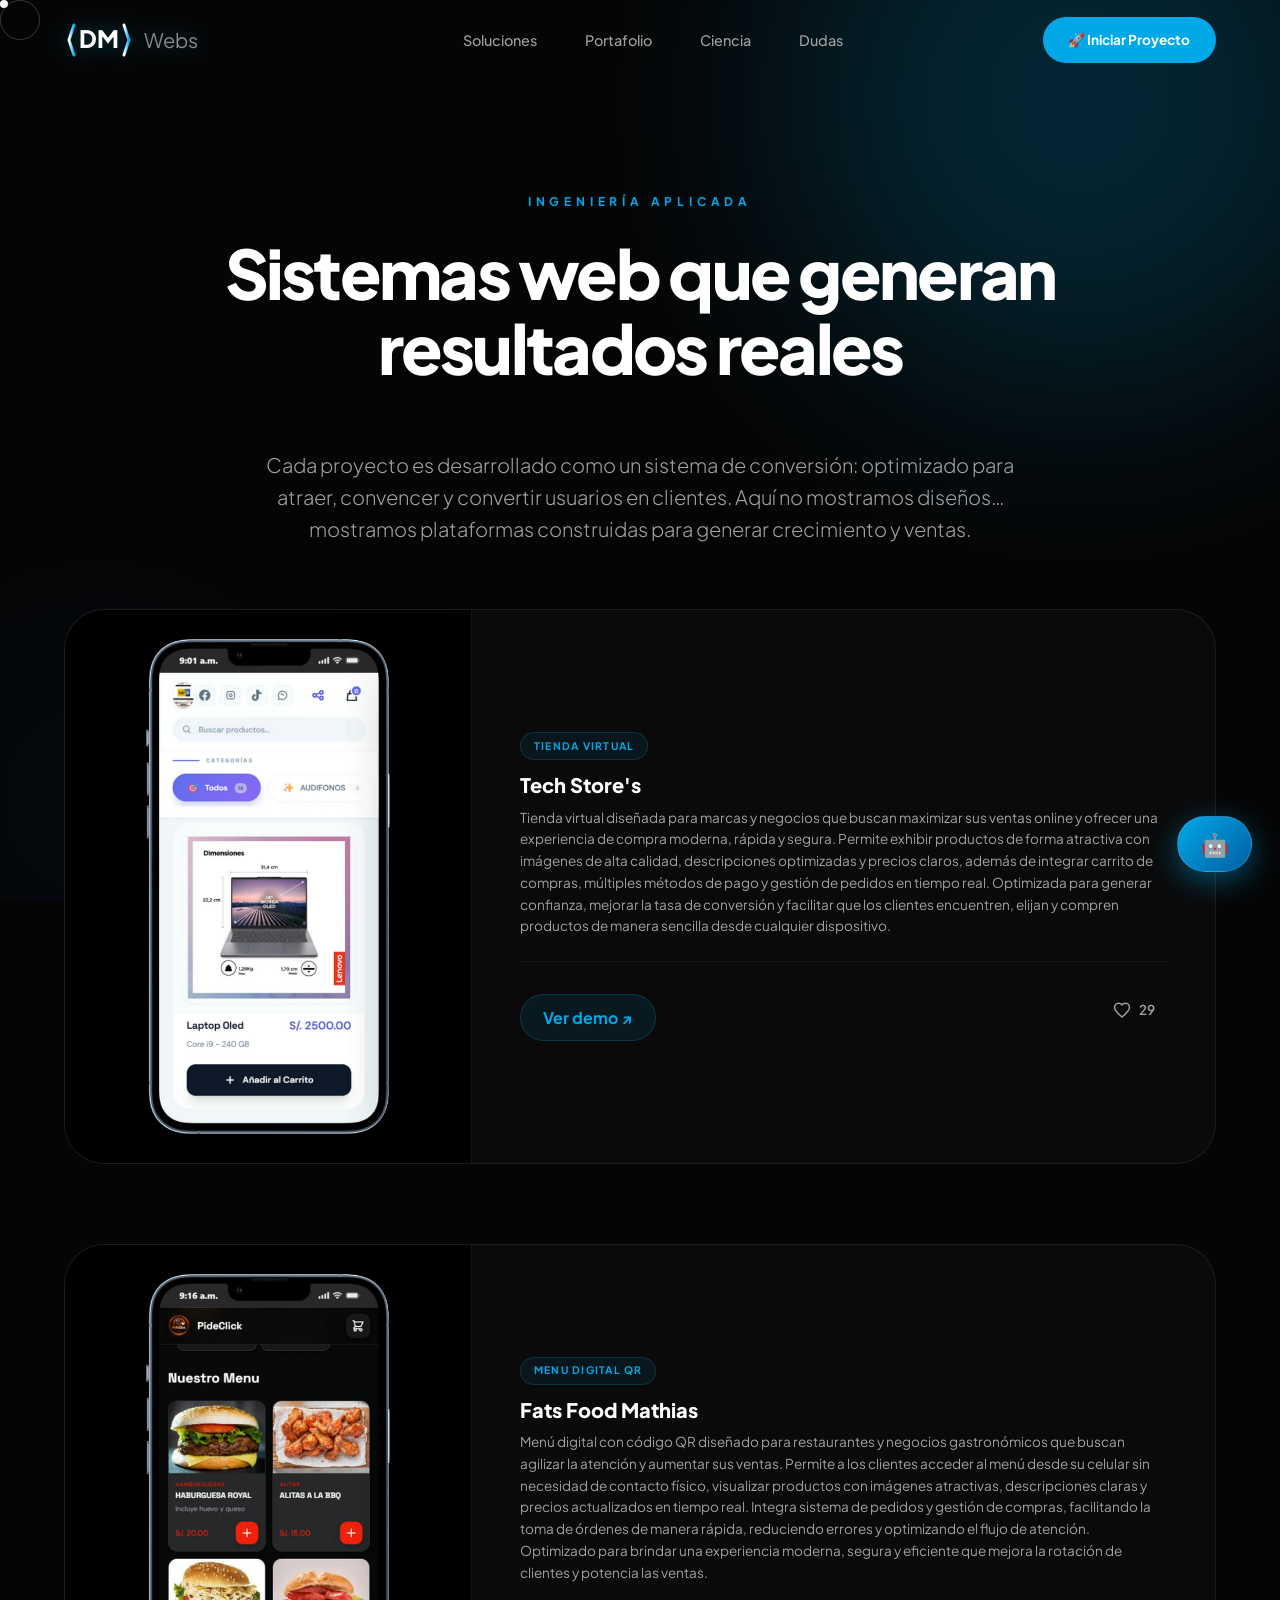
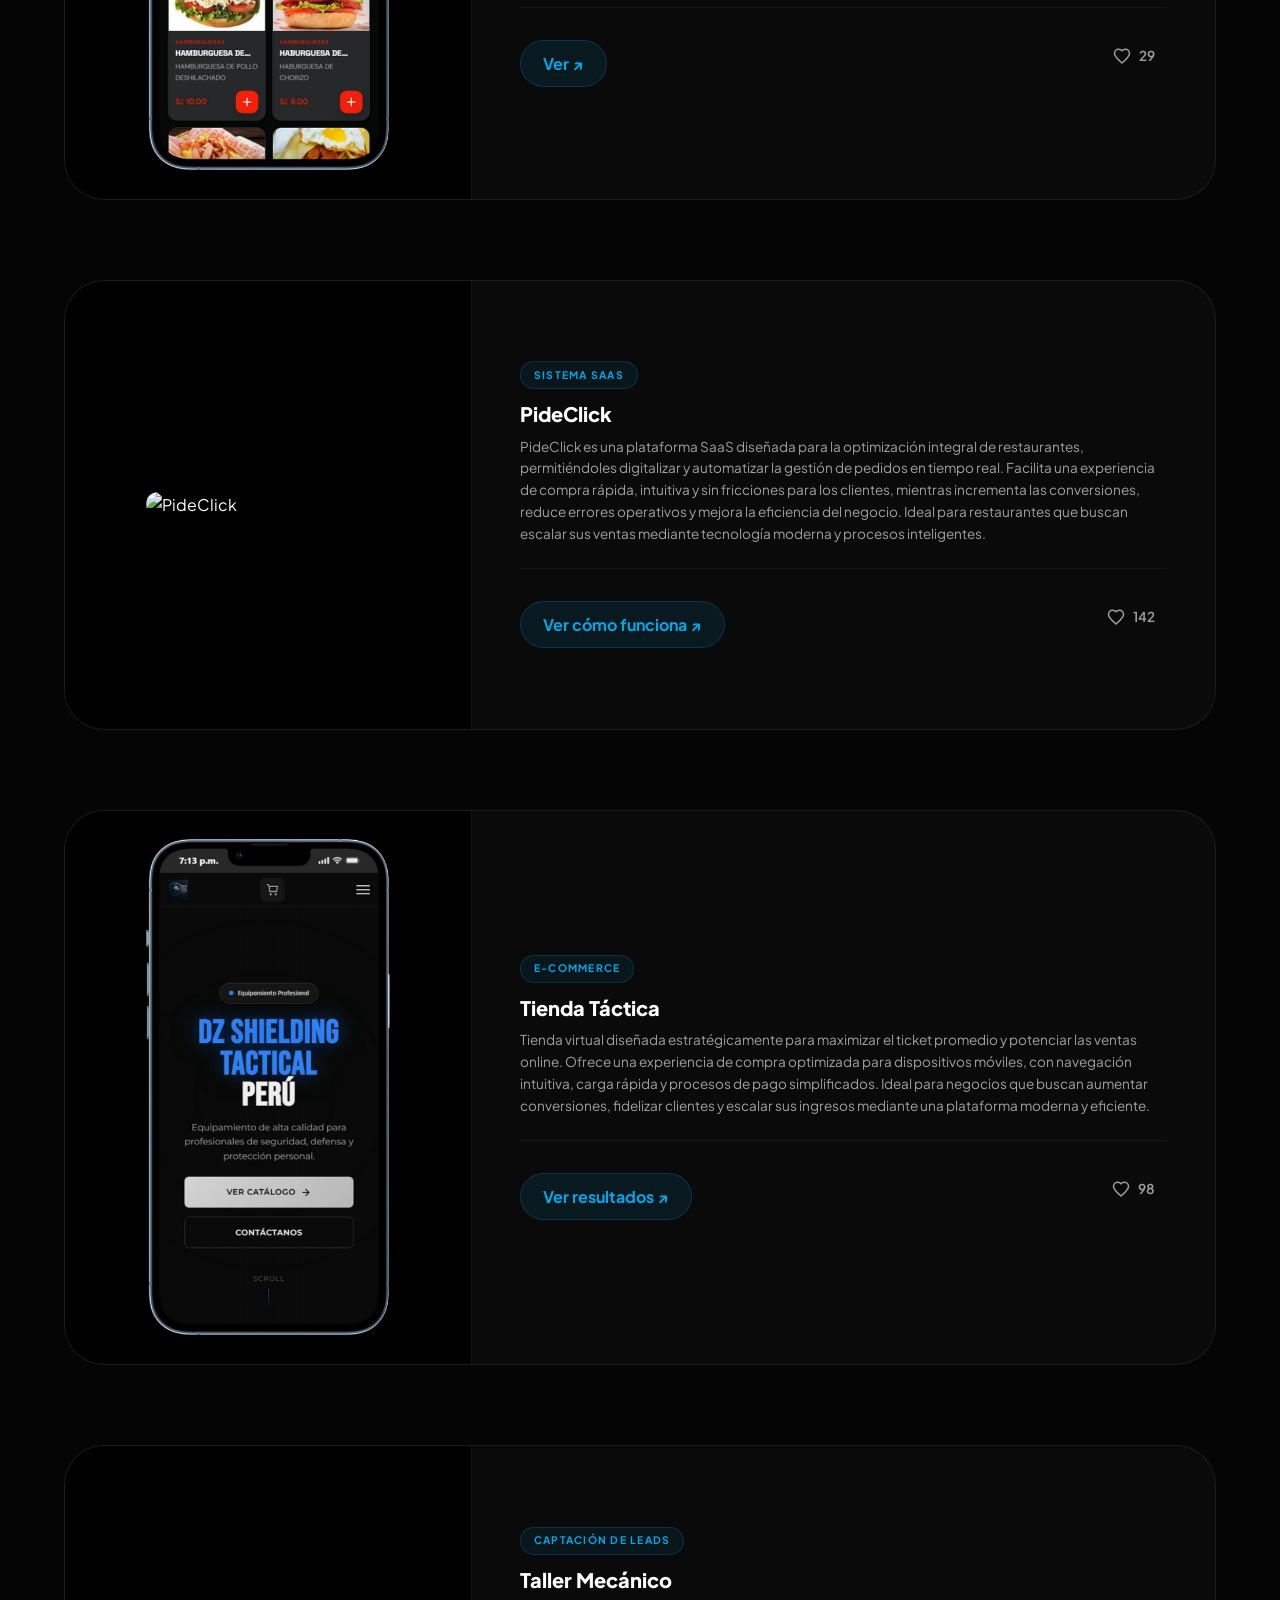
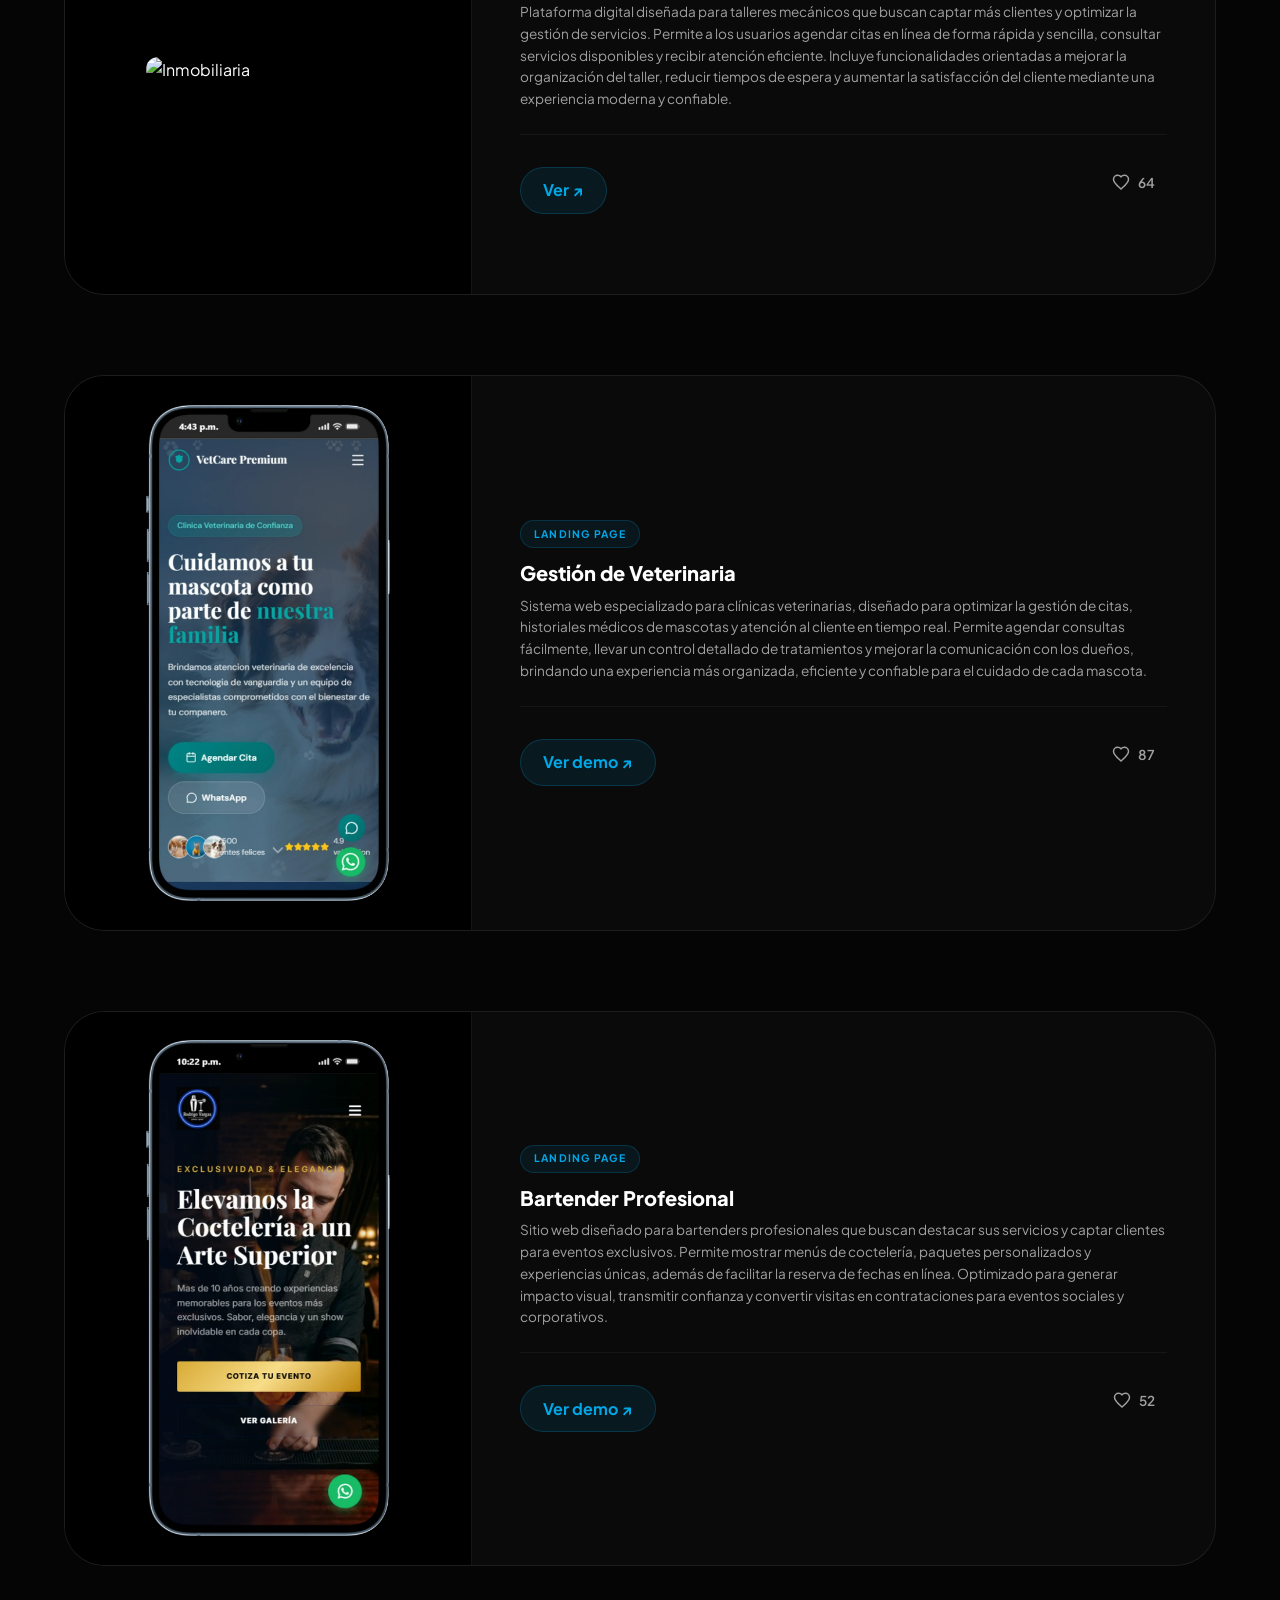
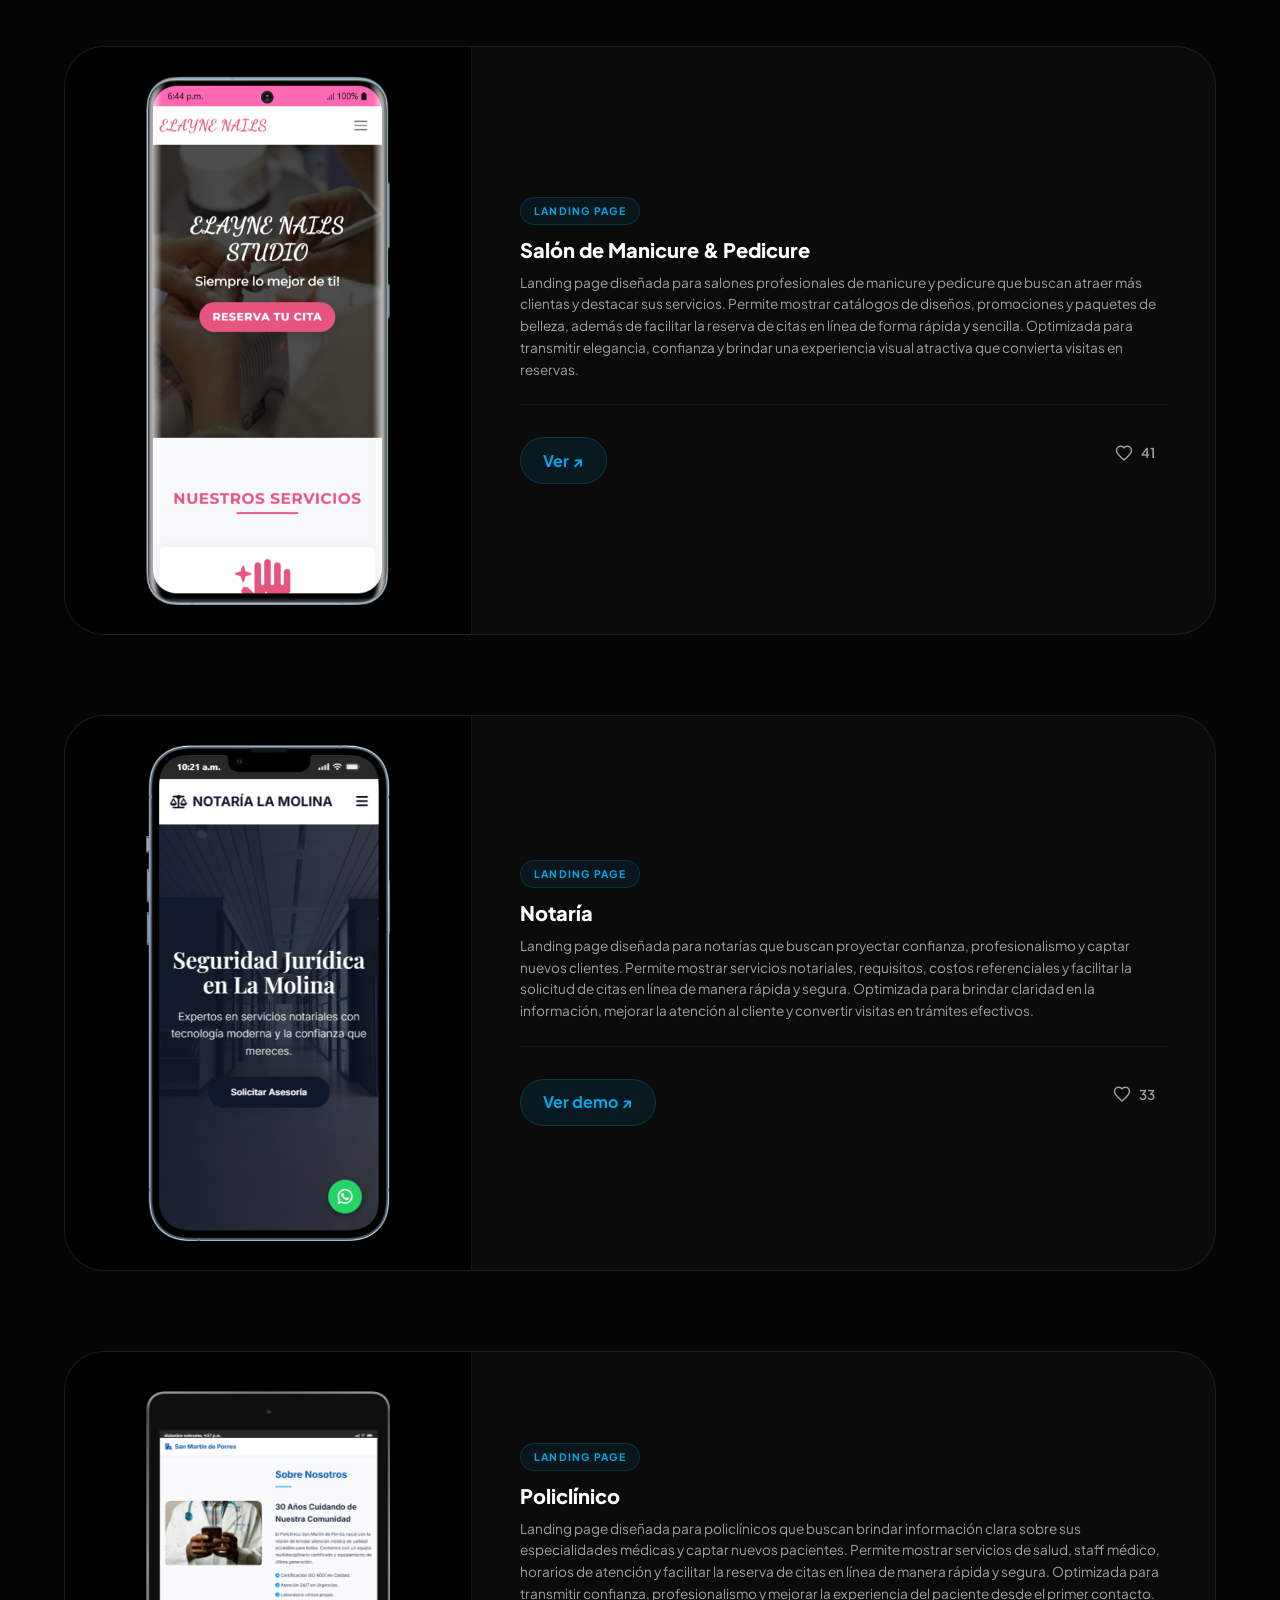
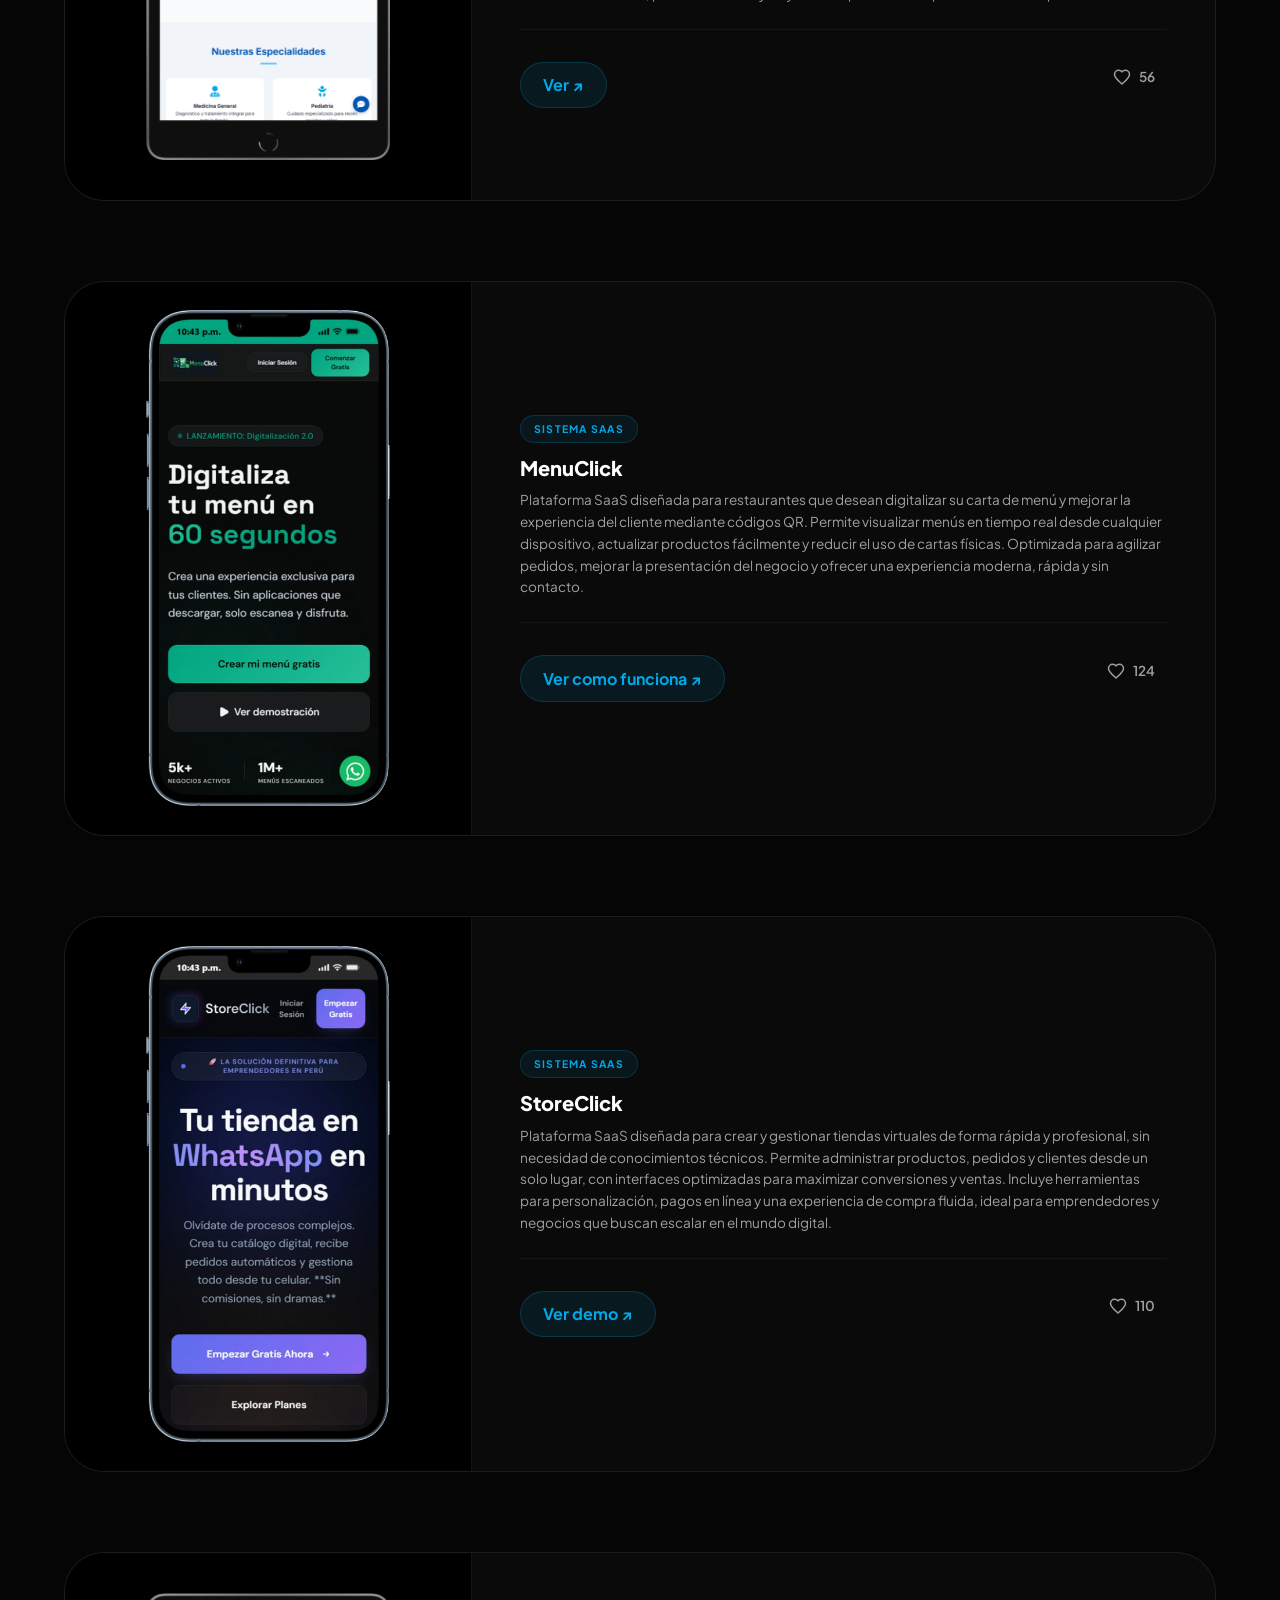
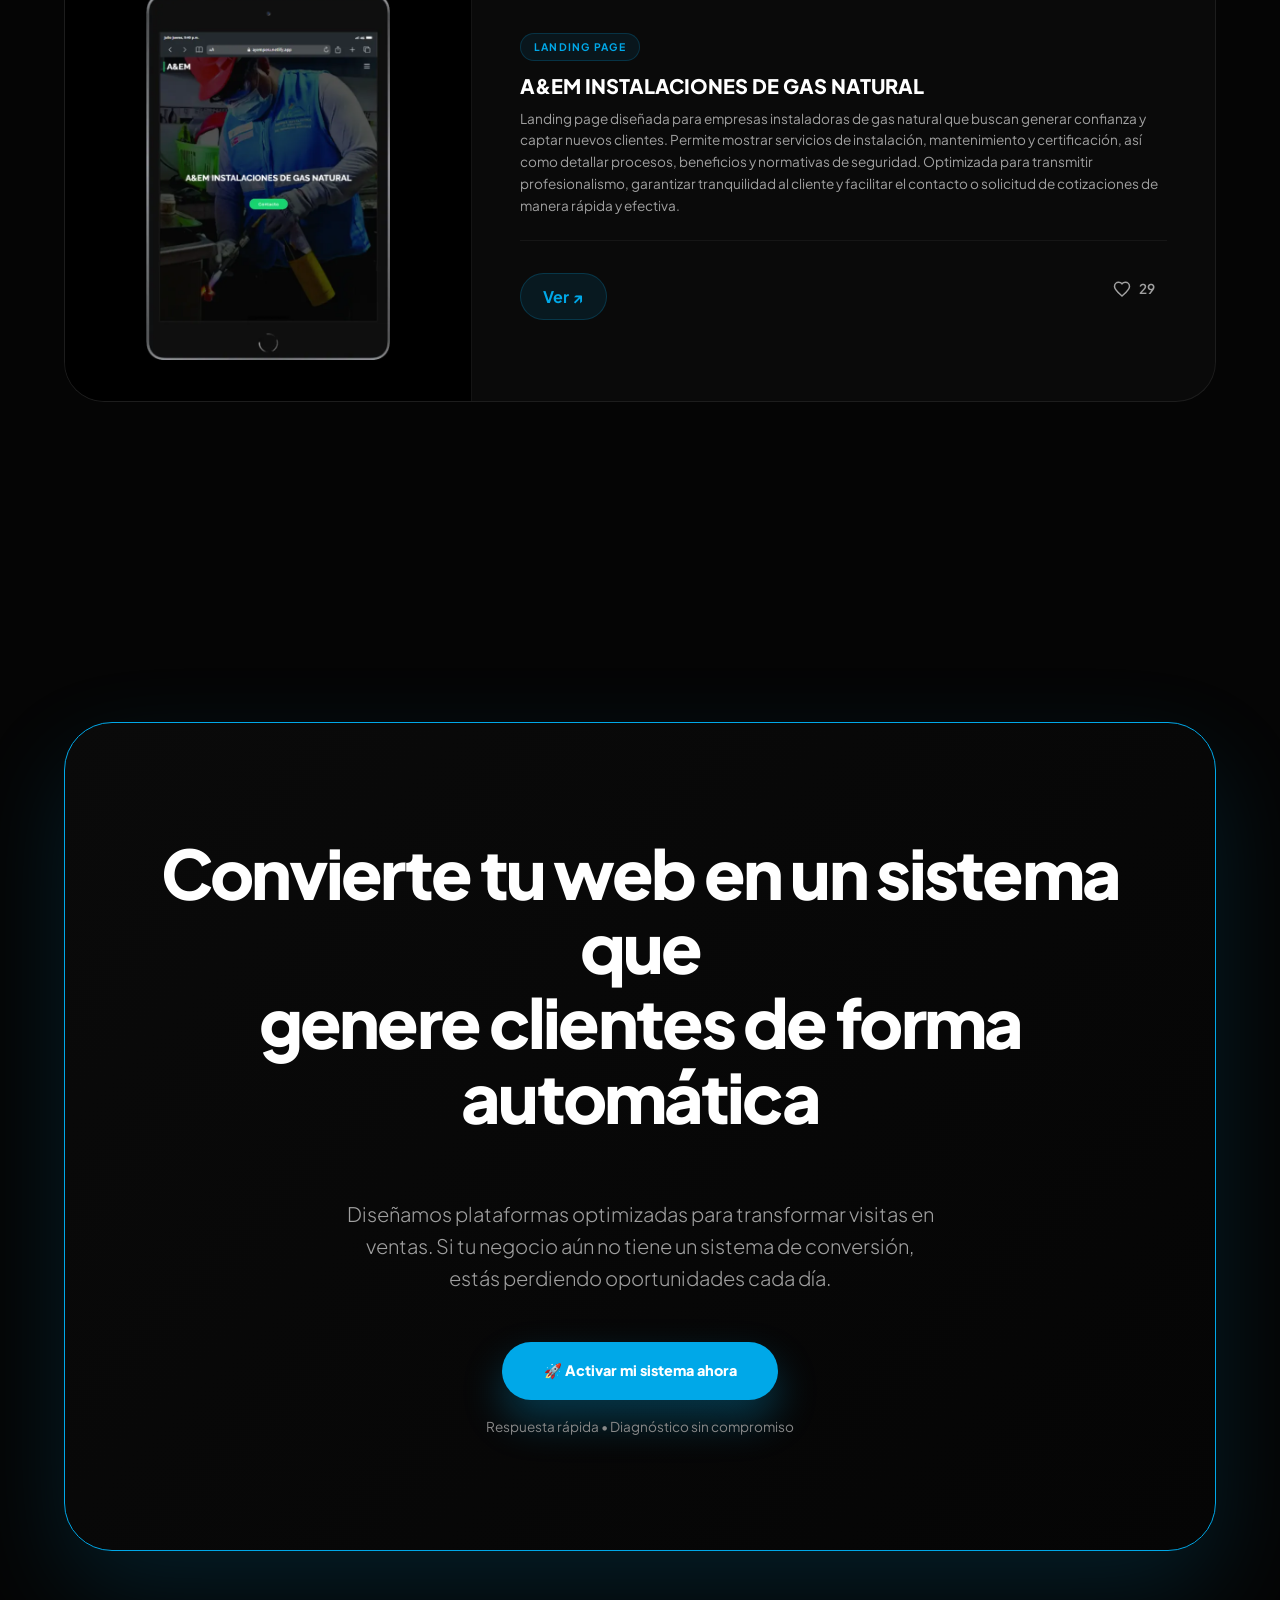
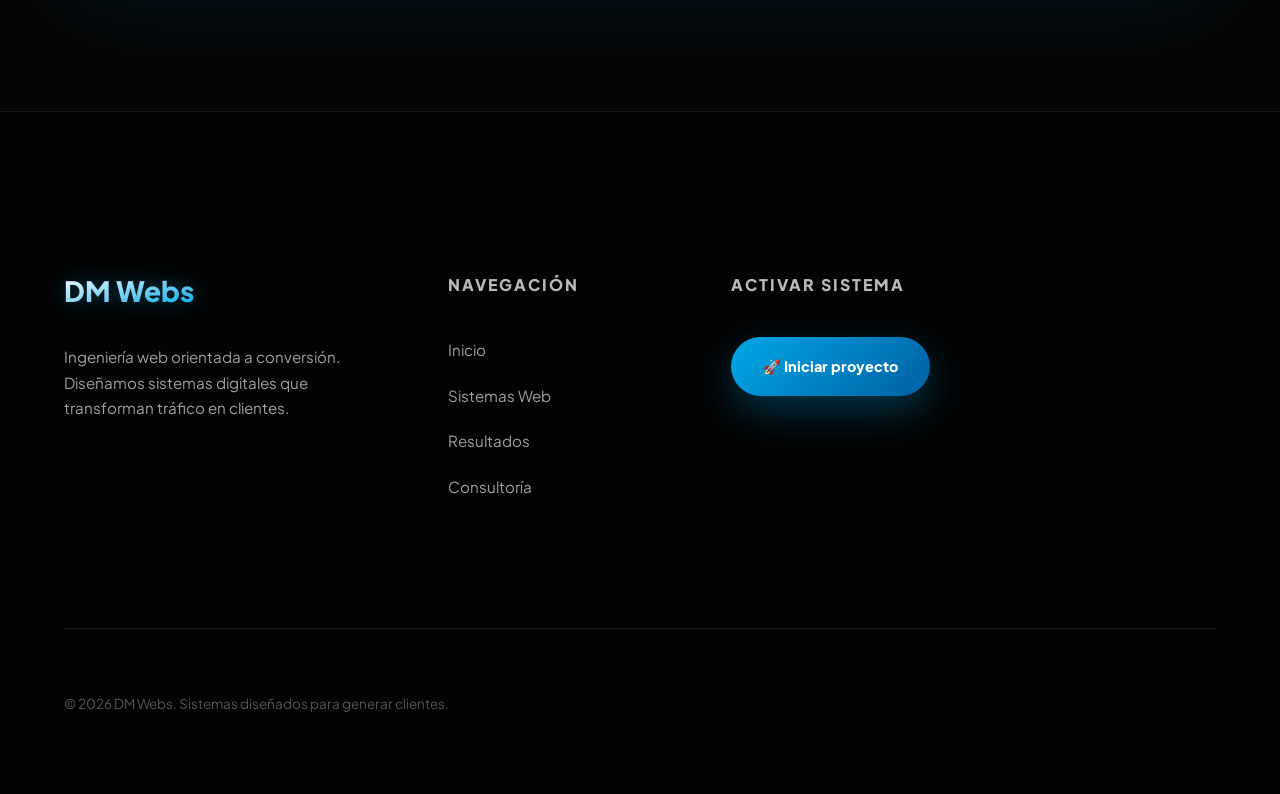
==== commit a3e519d3: "first commit" ====
--- a/portafolio.html
+++ b/portafolio.html
@@ -151,6 +151,94 @@
       <section class="results-section" style="padding-top: 0">
         <div class="section-inner">
           <div class="results-grid">
+            <!-- Project 12 -->
+            <div class="result-card reveal">
+              <div class="result-visual">
+                <img
+                  src="tech.webp"
+                  alt="Sistema Web"
+                  class="result-img-full"
+                />
+              </div>
+              <div class="result-info">
+                <span class="result-badge">Tienda Virtual</span>
+                <h3>Tech Store's</h3>
+                <p>
+                  Tienda virtual diseñada para marcas y negocios que buscan
+                  maximizar sus ventas online y ofrecer una experiencia de
+                  compra moderna, rápida y segura. Permite exhibir productos de
+                  forma atractiva con imágenes de alta calidad, descripciones
+                  optimizadas y precios claros, además de integrar carrito de
+                  compras, múltiples métodos de pago y gestión de pedidos en
+                  tiempo real. Optimizada para generar confianza, mejorar la
+                  tasa de conversión y facilitar que los clientes encuentren,
+                  elijan y compren productos de manera sencilla desde cualquier
+                  dispositivo.
+                </p>
+                <div class="result-footer">
+                  <a
+                    href="https://click-store-weld.vercel.app/?store=tech-store%27s"
+                    class="result-link"
+                    target="_blank"
+                  >
+                    Ver demo ↗
+                  </a>
+                  <button class="like-btn" data-project="ayem">
+                    <svg class="heart-icon" viewBox="0 0 24 24">
+                      <path
+                        d="M12 21.35l-1.45-1.32C5.4 15.36 2 12.28 2 8.5 2 5.42 4.42 3 7.5 3c1.74 0 3.41.81 4.5 2.09C13.09 3.81 14.76 3 16.5 3 19.58 3 22 5.42 22 8.5c0 3.78-3.4 6.86-8.55 11.54L12 21.35z"
+                      ></path>
+                    </svg>
+                    <span class="like-count">0</span>
+                  </button>
+                </div>
+              </div>
+            </div>
+
+            <!-- Project 13 -->
+            <div class="result-card reveal">
+              <div class="result-visual">
+                <img
+                  src="pidemathias.webp"
+                  alt="Sistema Web"
+                  class="result-img-full"
+                />
+              </div>
+              <div class="result-info">
+                <span class="result-badge">Menu Digital QR</span>
+                <h3>Fats Food Mathias</h3>
+                <p>
+                  Menú digital con código QR diseñado para restaurantes y
+                  negocios gastronómicos que buscan agilizar la atención y
+                  aumentar sus ventas. Permite a los clientes acceder al menú
+                  desde su celular sin necesidad de contacto físico, visualizar
+                  productos con imágenes atractivas, descripciones claras y
+                  precios actualizados en tiempo real. Integra sistema de
+                  pedidos y gestión de compras, facilitando la toma de órdenes
+                  de manera rápida, reduciendo errores y optimizando el flujo de
+                  atención. Optimizado para brindar una experiencia moderna,
+                  segura y eficiente que mejora la rotación de clientes y
+                  potencia las ventas.
+                </p>
+                <div class="result-footer">
+                  <a
+                    href="https://pide-click.vercel.app/index.html?b=fastfood_mathias"
+                    class="result-link"
+                    target="_blank"
+                  >
+                    Ver ↗
+                  </a>
+                  <button class="like-btn" data-project="ayem">
+                    <svg class="heart-icon" viewBox="0 0 24 24">
+                      <path
+                        d="M12 21.35l-1.45-1.32C5.4 15.36 2 12.28 2 8.5 2 5.42 4.42 3 7.5 3c1.74 0 3.41.81 4.5 2.09C13.09 3.81 14.76 3 16.5 3 19.58 3 22 5.42 22 8.5c0 3.78-3.4 6.86-8.55 11.54L12 21.35z"
+                      ></path>
+                    </svg>
+                    <span class="like-count">0</span>
+                  </button>
+                </div>
+              </div>
+            </div>
             <!-- Project 1 -->
             <div class="result-card reveal">
               <div class="result-visual">
@@ -258,7 +346,7 @@
                     class="result-link"
                     target="_blank"
                   >
-                    Ver concepto ↗
+                    Ver  ↗
                   </a>
                   <button class="like-btn" data-project="taller">
                     <svg class="heart-icon" viewBox="0 0 24 24">
@@ -377,7 +465,7 @@
                     class="result-link"
                     target="_blank"
                   >
-                    Ver demo ↗
+                    Ver  ↗
                   </a>
                   <button class="like-btn" data-project="nails">
                     <svg class="heart-icon" viewBox="0 0 24 24">
@@ -459,7 +547,7 @@
                     class="result-link"
                     target="_blank"
                   >
-                    Ver demo ↗
+                    Ver  ↗
                   </a>
                   <button class="like-btn" data-project="policlinico">
                     <svg class="heart-icon" viewBox="0 0 24 24">
@@ -500,7 +588,7 @@
                     class="result-link"
                     target="_blank"
                   >
-                    Ver demo ↗
+                    Ver como funciona ↗
                   </a>
                   <button class="like-btn" data-project="menuclick">
                     <svg class="heart-icon" viewBox="0 0 24 24">
@@ -584,7 +672,7 @@
                     class="result-link"
                     target="_blank"
                   >
-                    Ver demo ↗
+                    Ver ↗
                   </a>
                   <button class="like-btn" data-project="ayem">
                     <svg class="heart-icon" viewBox="0 0 24 24">
@@ -598,76 +686,7 @@
               </div>
             </div>
 
-            <!-- Project 12 -->
-            <div class="result-card reveal">
-              <div class="result-visual">
-                <img
-                  src="tech.webp"
-                  alt="Sistema Web"
-                  class="result-img-full"
-                />
-              </div>
-              <div class="result-info">
-                <span class="result-badge">Tienda Virtual</span>
-                <h3>Tech Store's</h3>
-                <p>
-  Tienda virtual diseñada para marcas y negocios que buscan maximizar sus ventas online y ofrecer una experiencia de compra moderna, rápida y segura. Permite exhibir productos de forma atractiva con imágenes de alta calidad, descripciones optimizadas y precios claros, además de integrar carrito de compras, múltiples métodos de pago y gestión de pedidos en tiempo real. Optimizada para generar confianza, mejorar la tasa de conversión y facilitar que los clientes encuentren, elijan y compren productos de manera sencilla desde cualquier dispositivo.
-</p>
-                <div class="result-footer">
-                  <a
-                    href="https://click-store-weld.vercel.app/?store=tech-store%27s"
-                    class="result-link"
-                    target="_blank"
-                  >
-                    Ver demo ↗
-                  </a>
-                  <button class="like-btn" data-project="ayem">
-                    <svg class="heart-icon" viewBox="0 0 24 24">
-                      <path
-                        d="M12 21.35l-1.45-1.32C5.4 15.36 2 12.28 2 8.5 2 5.42 4.42 3 7.5 3c1.74 0 3.41.81 4.5 2.09C13.09 3.81 14.76 3 16.5 3 19.58 3 22 5.42 22 8.5c0 3.78-3.4 6.86-8.55 11.54L12 21.35z"
-                      ></path>
-                    </svg>
-                    <span class="like-count">0</span>
-                  </button>
-                </div>
-              </div>
-            </div>
-
-
-            <!-- Project 13 -->
-            <div class="result-card reveal">
-              <div class="result-visual">
-                <img
-                  src="pidemathias.webp"
-                  alt="Sistema Web"
-                  class="result-img-full"
-                />
-              </div>
-              <div class="result-info">
-                <span class="result-badge">Menu Digital QR</span>
-                <h3>Fats Food Mathias</h3>
-                <p>
-  Menú digital con código QR diseñado para restaurantes y negocios gastronómicos que buscan agilizar la atención y aumentar sus ventas. Permite a los clientes acceder al menú desde su celular sin necesidad de contacto físico, visualizar productos con imágenes atractivas, descripciones claras y precios actualizados en tiempo real. Integra sistema de pedidos y gestión de compras, facilitando la toma de órdenes de manera rápida, reduciendo errores y optimizando el flujo de atención. Optimizado para brindar una experiencia moderna, segura y eficiente que mejora la rotación de clientes y potencia las ventas.
-</p>
-                <div class="result-footer">
-                  <a
-                    href="https://pide-click.vercel.app/index.html?b=fastfood_mathias"
-                    class="result-link"
-                    target="_blank"
-                  >
-                    Ver demo ↗
-                  </a>
-                  <button class="like-btn" data-project="ayem">
-                    <svg class="heart-icon" viewBox="0 0 24 24">
-                      <path
-                        d="M12 21.35l-1.45-1.32C5.4 15.36 2 12.28 2 8.5 2 5.42 4.42 3 7.5 3c1.74 0 3.41.81 4.5 2.09C13.09 3.81 14.76 3 16.5 3 19.58 3 22 5.42 22 8.5c0 3.78-3.4 6.86-8.55 11.54L12 21.35z"
-                      ></path>
-                    </svg>
-                    <span class="like-count">0</span>
-                  </button>
-                </div>
-              </div>
-            </div>
+            
           </div>
         </div>
       </section>
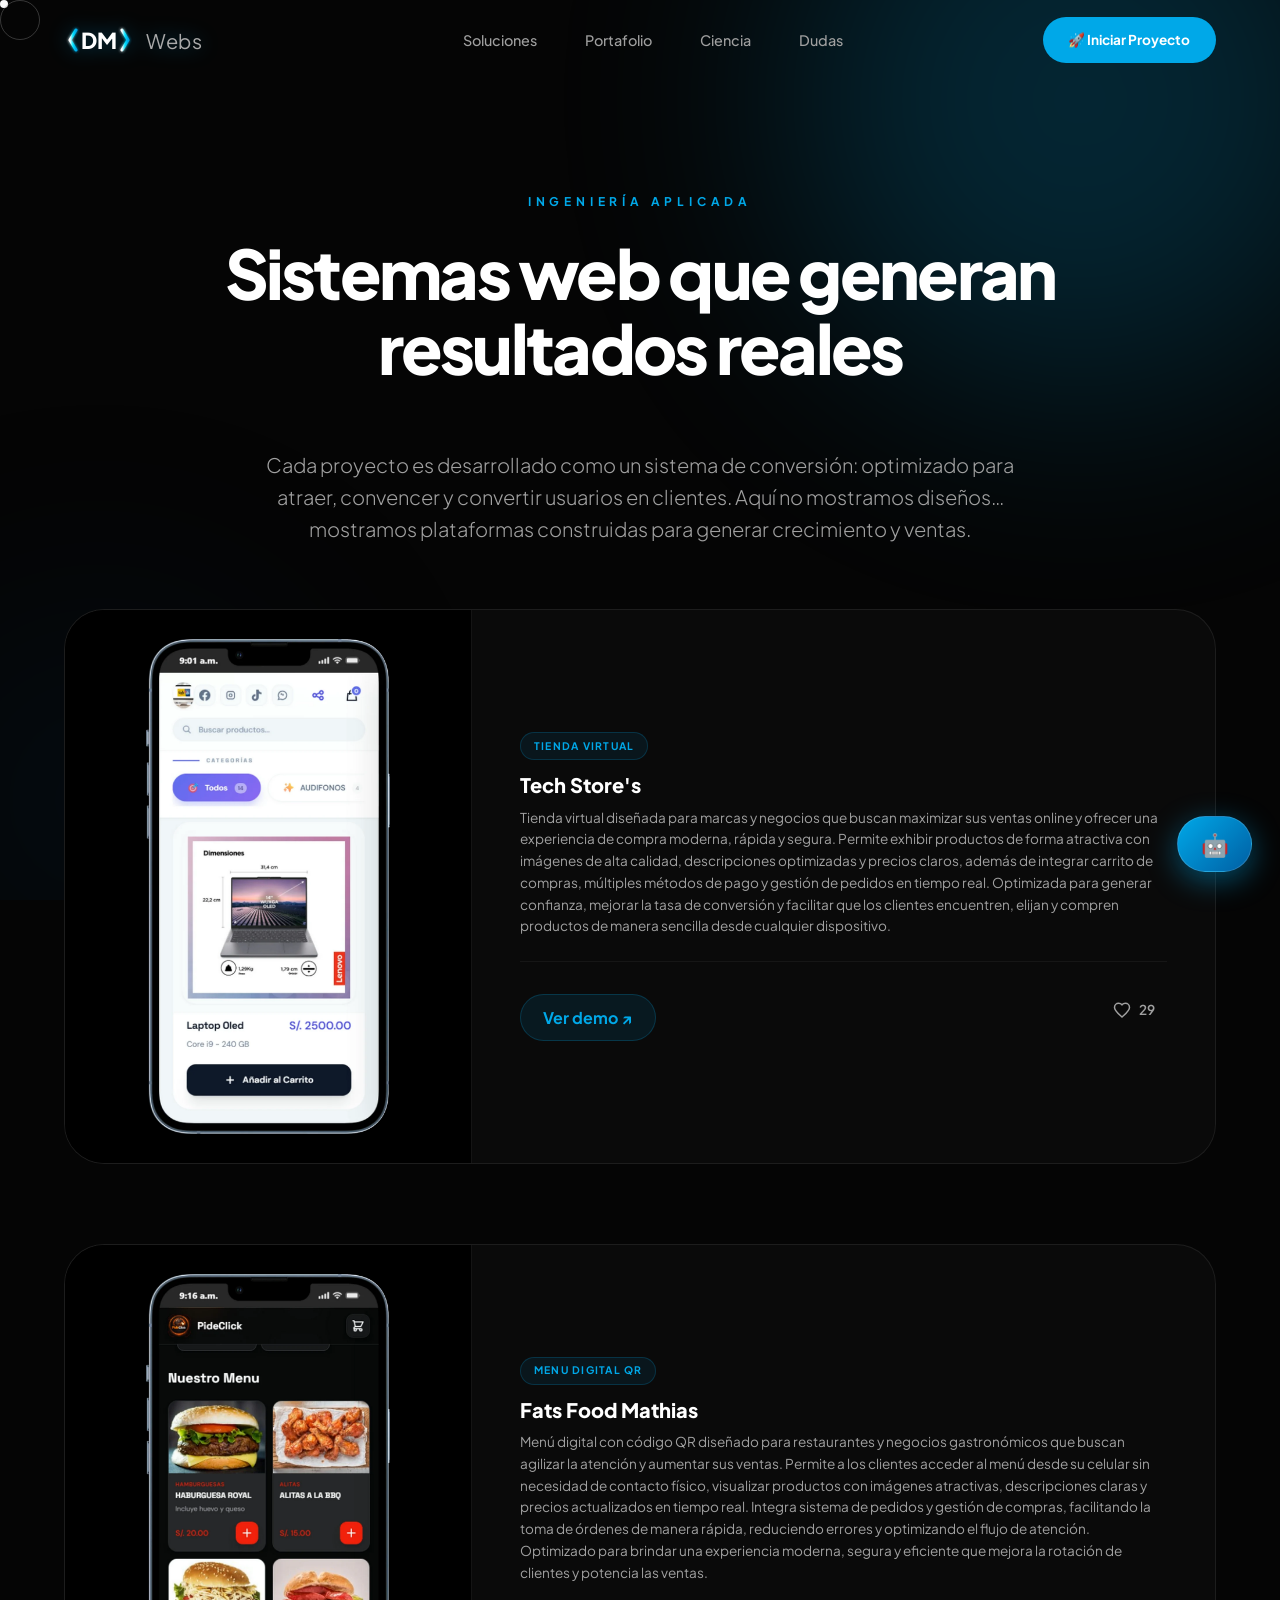
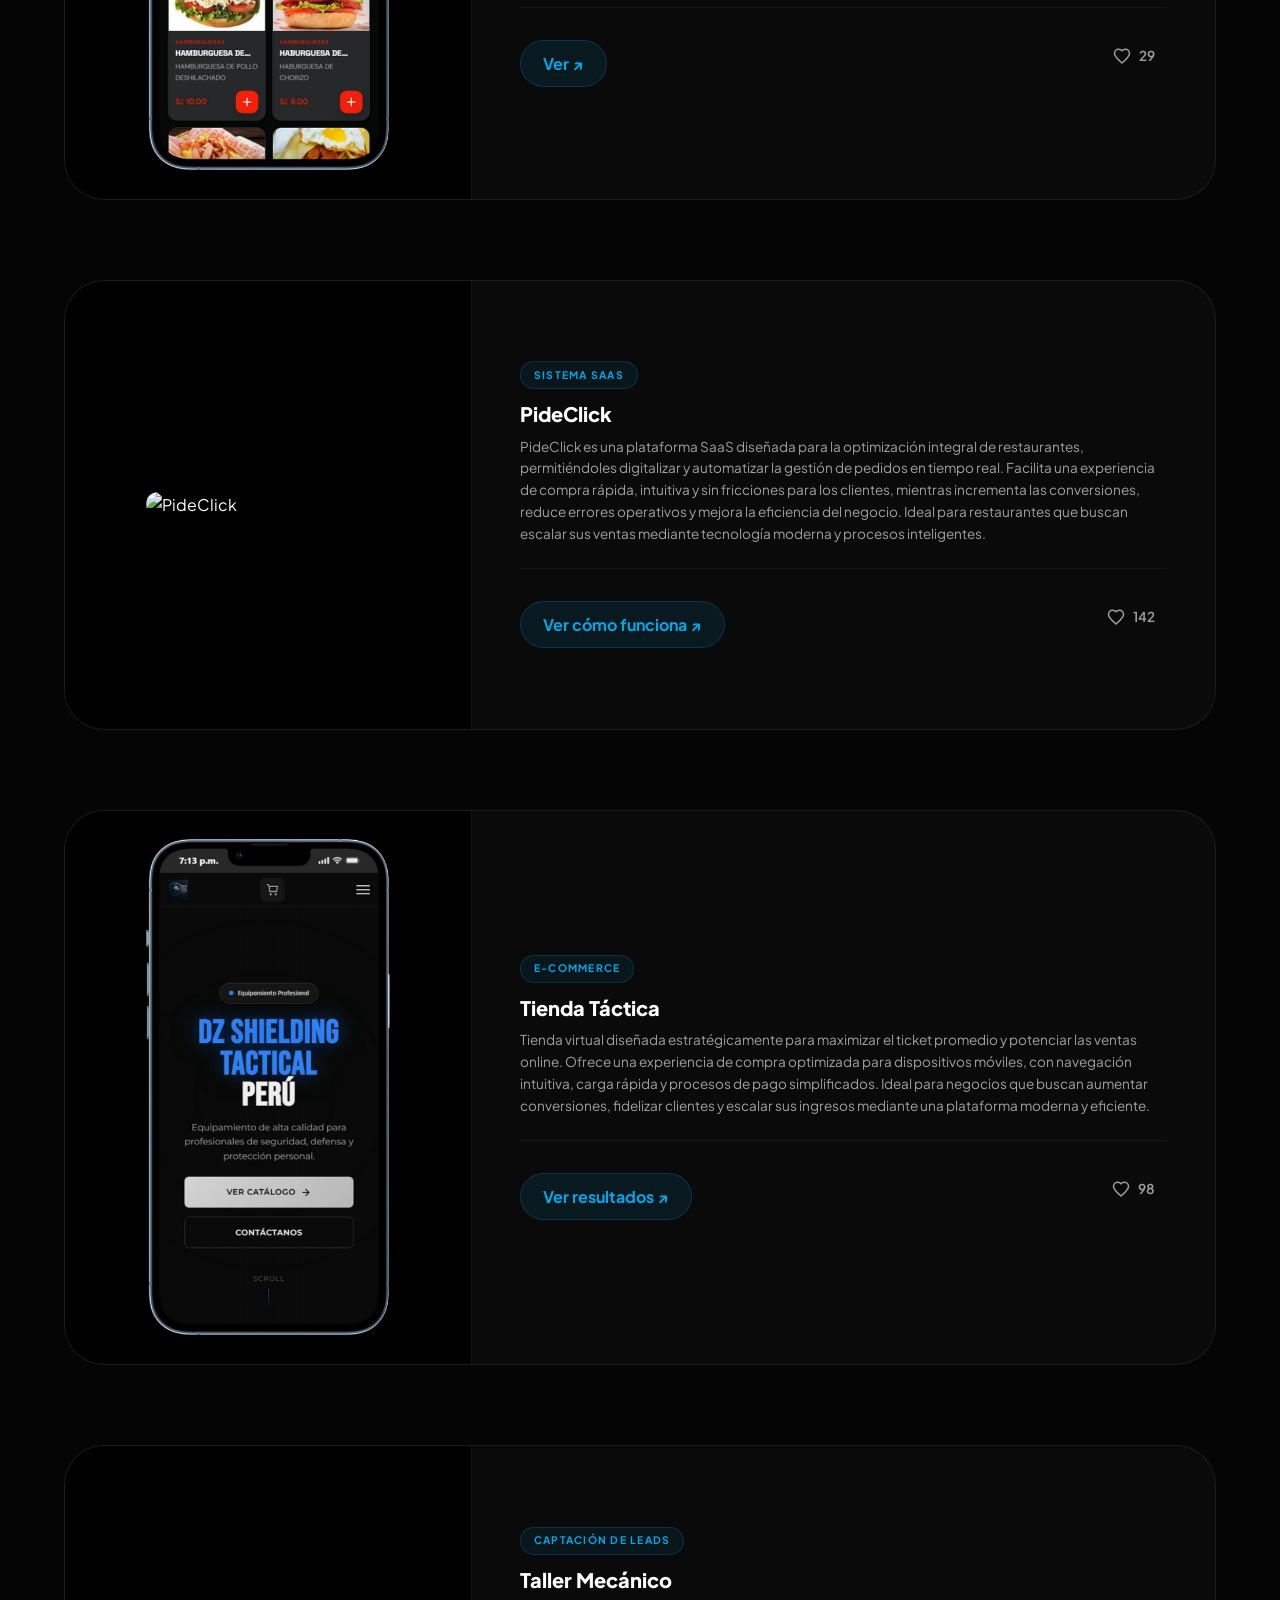
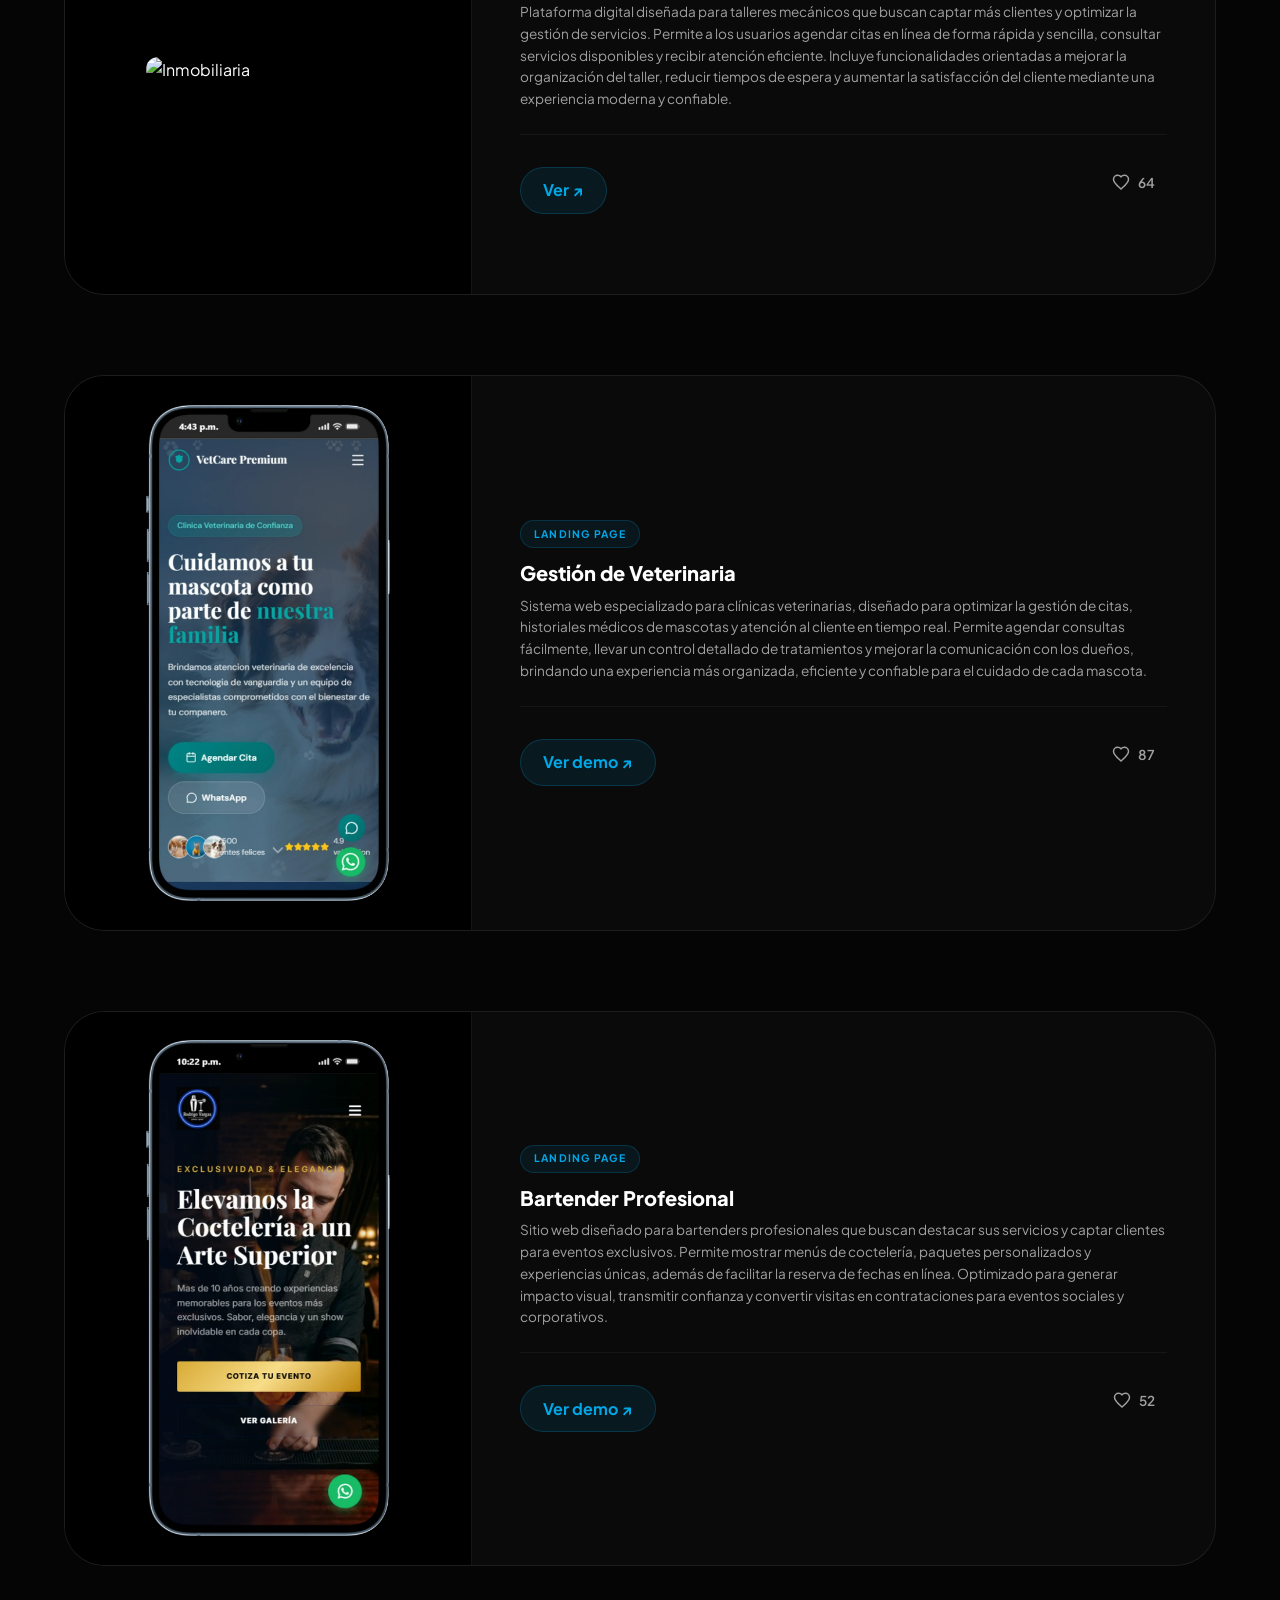
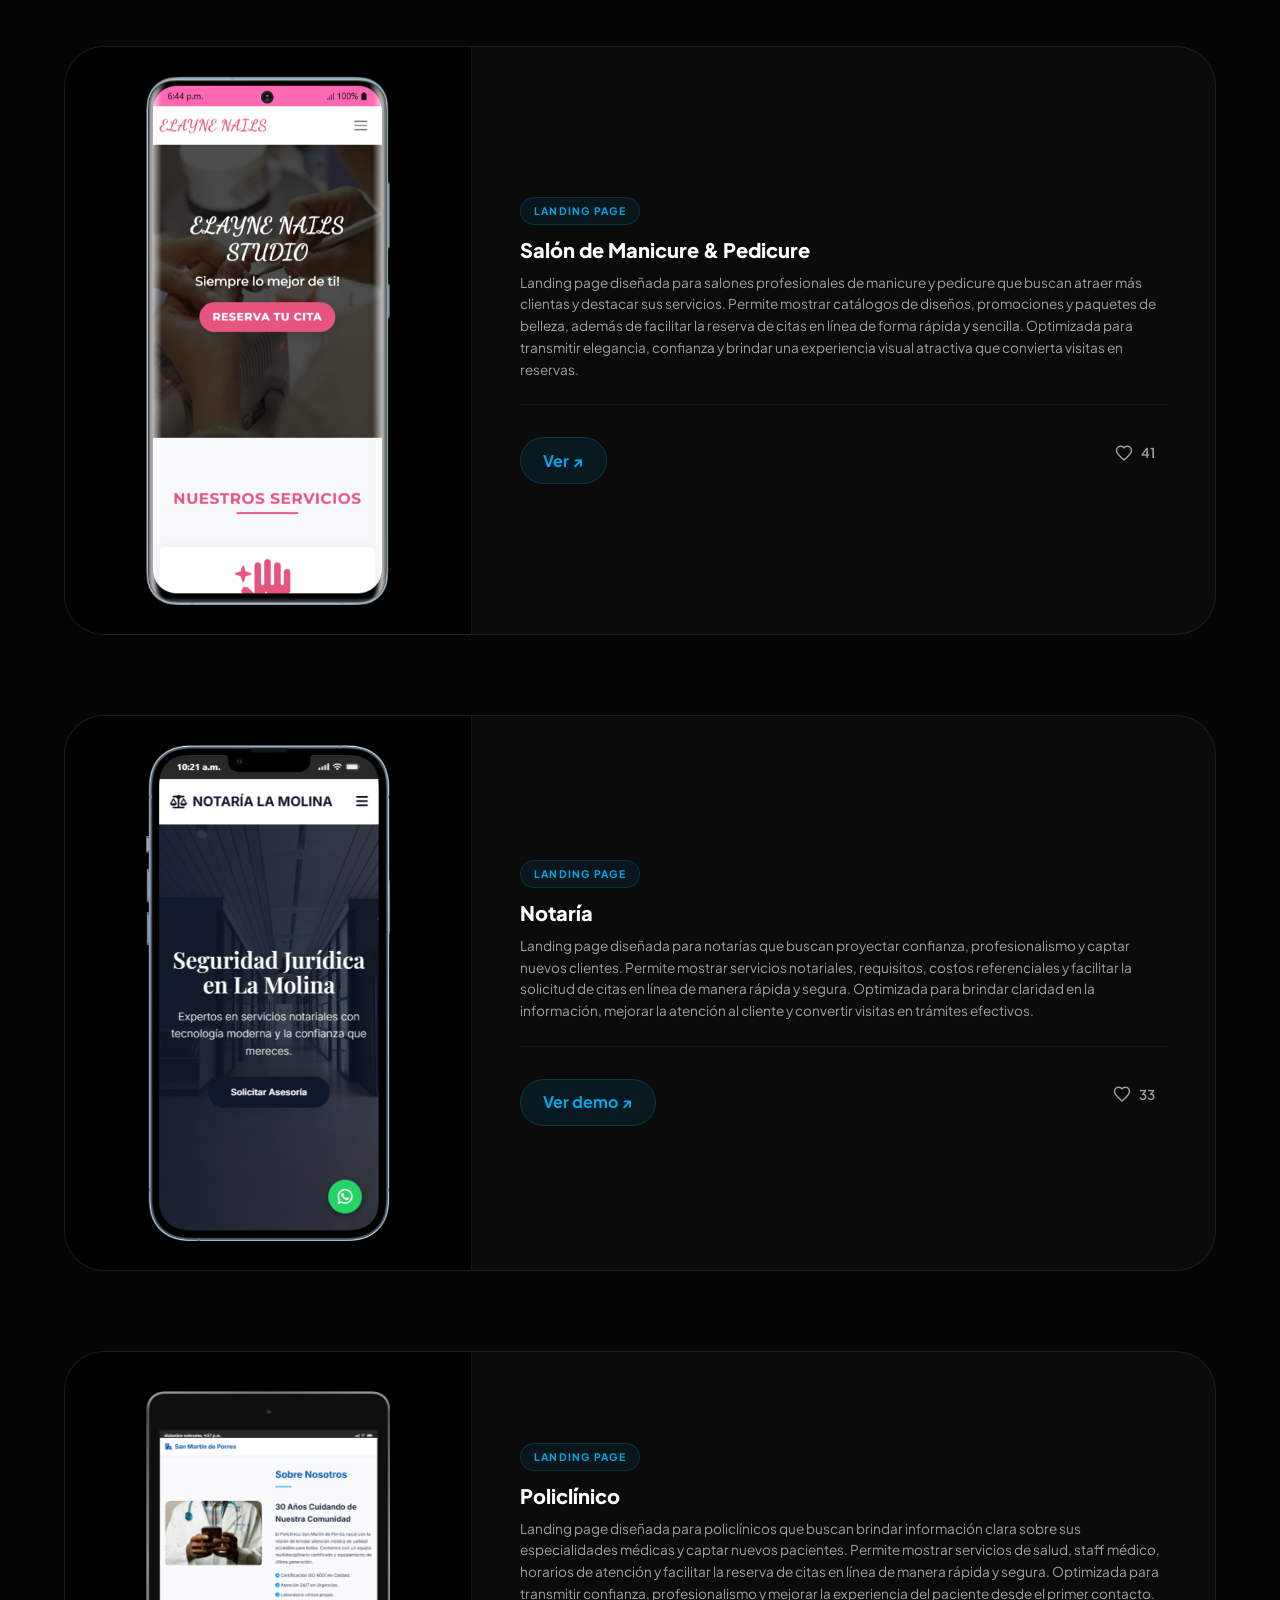
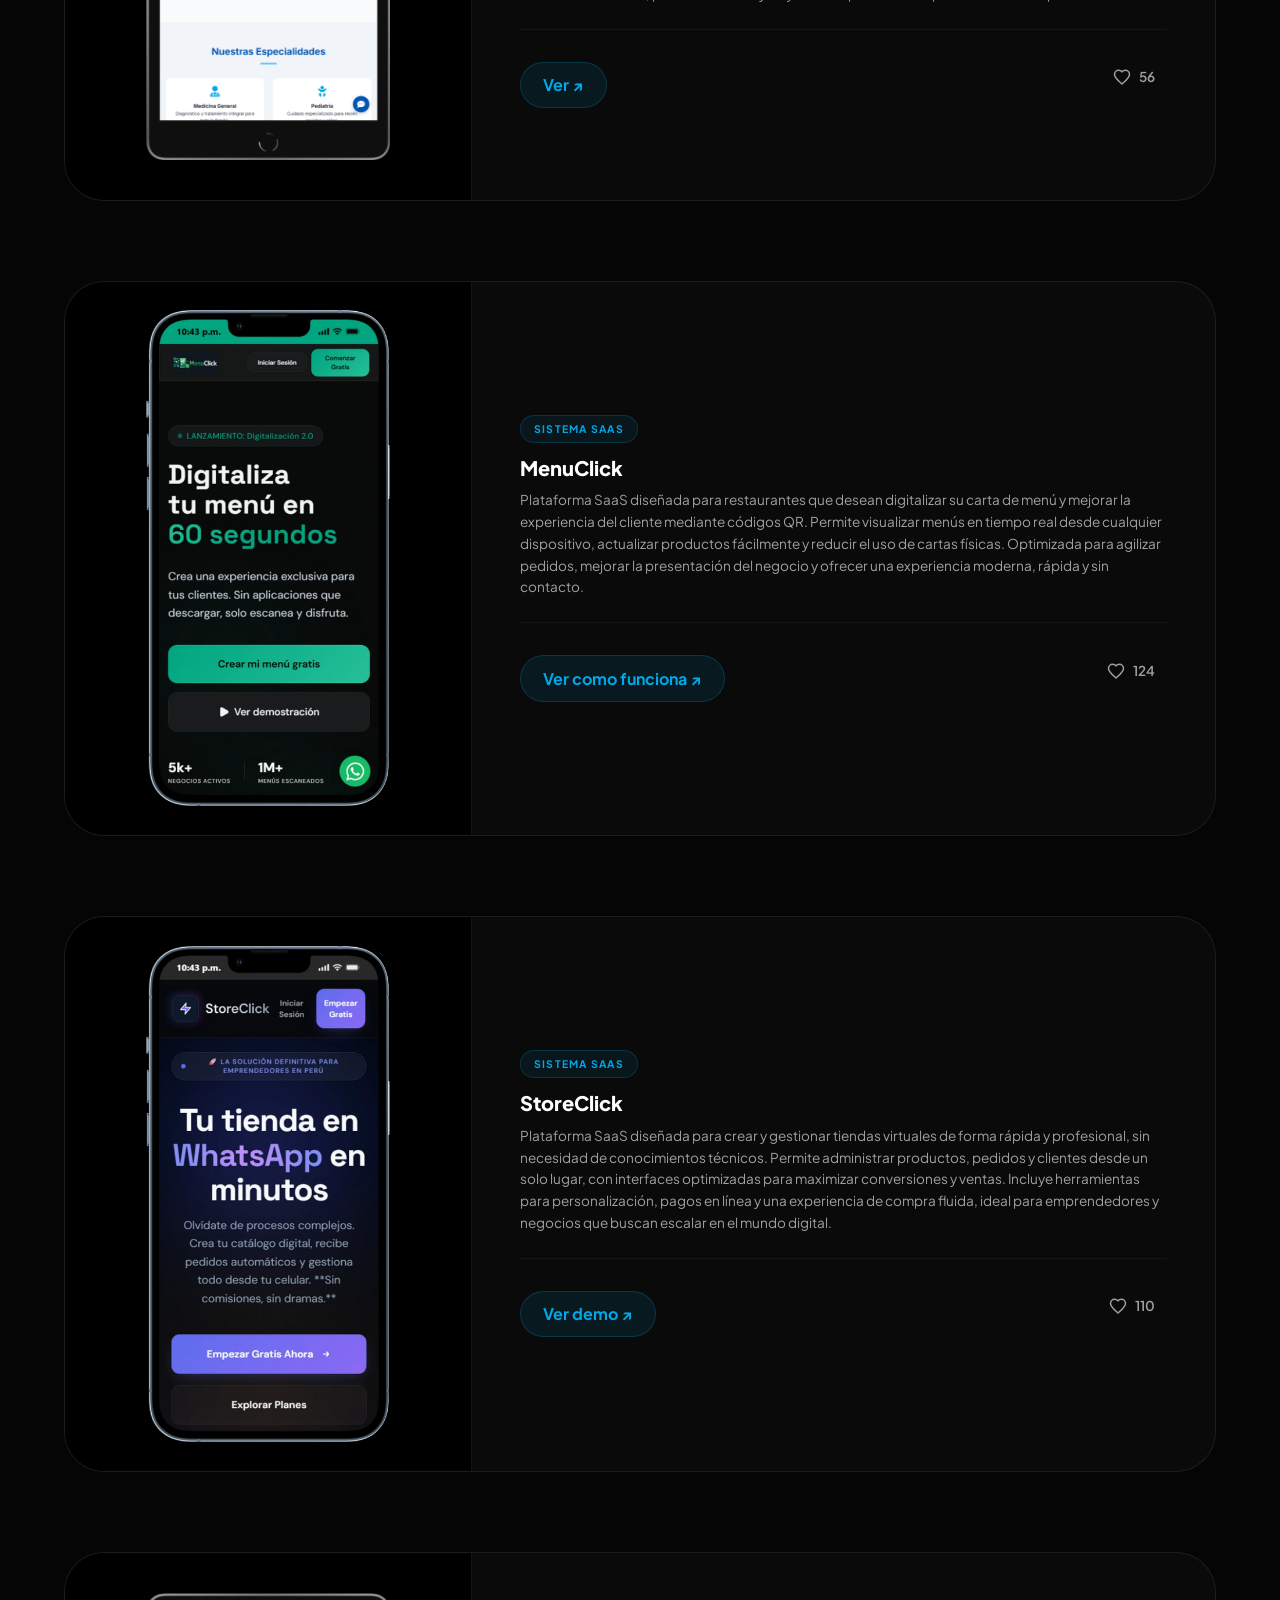
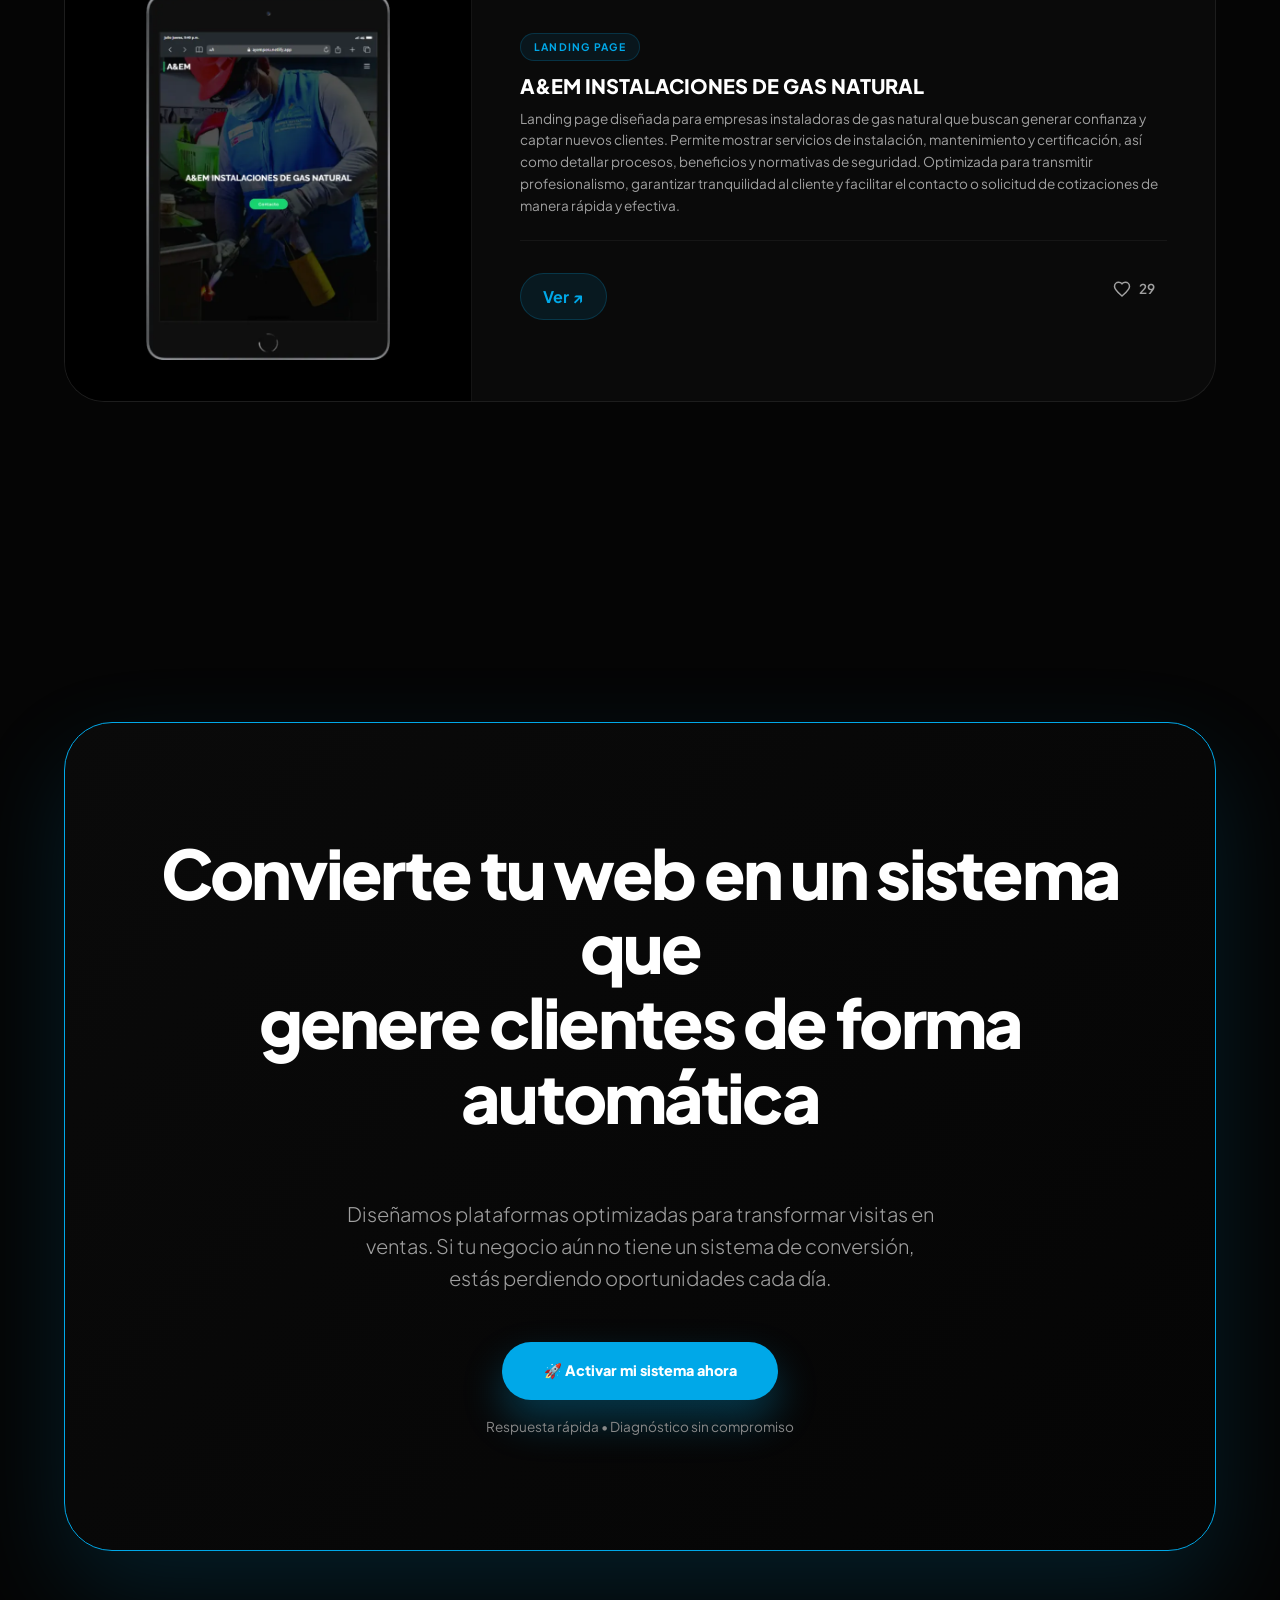
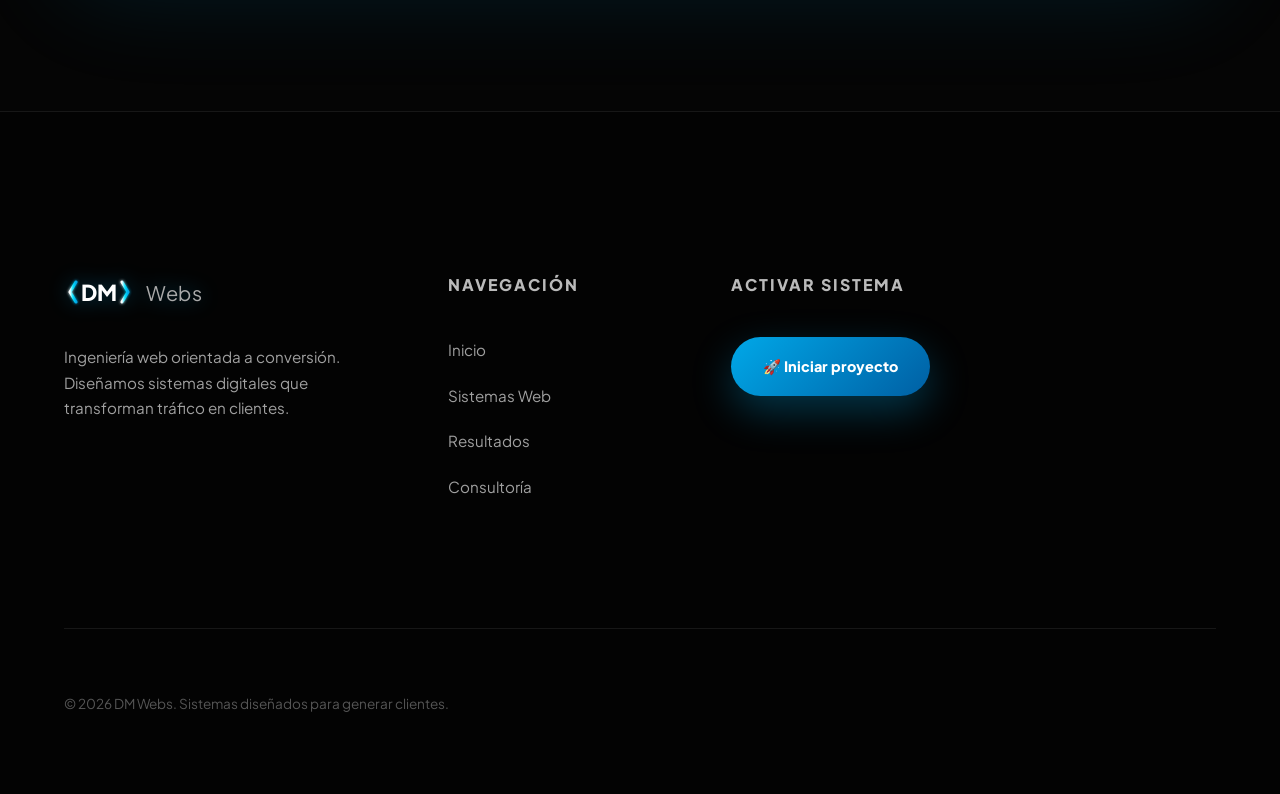
==== commit 2e0d3428: "first commit" ====
--- a/portafolio.html
+++ b/portafolio.html
@@ -41,60 +41,24 @@
     <nav class="nav" id="nav">
       <div class="nav-inner">
         <a href="index.html" class="nav-logo">
-          <svg viewBox="0 0 200 40" class="logo-svg">
+          <svg viewBox="0 0 200 40" class="logo-svg" xmlns="http://www.w3.org/2000/svg">
             <defs>
-              <linearGradient
-                id="logoGradElite"
-                x1="0%"
-                y1="0%"
-                x2="100%"
-                y2="0%"
-              >
-                <stop
-                  offset="0%"
-                  style="stop-color: #ffffff; stop-opacity: 1"
-                />
-                <stop
-                  offset="100%"
-                  style="stop-color: #00a8e8; stop-opacity: 1"
-                />
+              <linearGradient id="logoGradElite" x1="0%" y1="0%" x2="100%" y2="0%">
+                <stop offset="0%" style="stop-color:#ffffff;stop-opacity:1" />
+                <stop offset="50%" style="stop-color:#00E5FF;stop-opacity:1" />
+                <stop offset="100%" style="stop-color:#00A8E8;stop-opacity:1" />
               </linearGradient>
+              <filter id="logoGlow" x="-20%" y="-20%" width="140%" height="140%">
+                <feGaussianBlur stdDeviation="1.5" result="blur" />
+                <feComposite in="SourceGraphic" in2="blur" operator="over" />
+              </filter>
             </defs>
-            <path
-              d="M10 5 L5 20 L10 35"
-              fill="none"
-              stroke="url(#logoGradElite)"
-              stroke-width="3"
-              stroke-linecap="round"
-            />
-            <path
-              d="M60 5 L65 20 L60 35"
-              fill="none"
-              stroke="url(#logoGradElite)"
-              stroke-width="3"
-              stroke-linecap="round"
-            />
-            <text
-              x="35"
-              y="28"
-              text-anchor="middle"
-              font-family="Plus Jakarta Sans, sans-serif"
-              font-weight="800"
-              font-size="24"
-              fill="white"
-            >
-              DM
-            </text>
-            <text
-              x="80"
-              y="28"
-              font-family="Plus Jakarta Sans, sans-serif"
-              font-weight="400"
-              font-size="20"
-              fill="#888888"
-            >
-              Webs
-            </text>
+            <g filter="url(#logoGlow)">
+              <path d="M12 10 L6 20 L12 30" fill="none" stroke="url(#logoGradElite)" stroke-width="3" stroke-linecap="round" stroke-linejoin="round"/>
+              <path d="M58 10 L64 20 L58 30" fill="none" stroke="url(#logoGradElite)" stroke-width="3" stroke-linecap="round" stroke-linejoin="round"/>
+            </g>
+            <text x="35" y="29" text-anchor="middle" font-family="'Plus Jakarta Sans', sans-serif" font-weight="800" font-size="22" fill="#FFFFFF">DM</text>
+            <text x="82" y="29" font-family="'Plus Jakarta Sans', sans-serif" font-weight="400" font-size="20" fill="#AAAAAA" style="letter-spacing: 0.5px;">Webs</text>
           </svg>
         </a>
 
@@ -740,38 +704,27 @@
     <footer class="elite-footer">
       <div class="footer-grid">
         <div class="footer-col reveal">
-          <div class="nav-logo" style="margin-bottom: 2rem; display: block">
-            <svg viewBox="0 0 200 40" class="logo-svg">
+          <a href="index.html" class="nav-logo" style="margin-bottom: 2rem; display: block">
+            <svg viewBox="0 0 200 40" class="logo-svg" xmlns="http://www.w3.org/2000/svg">
               <defs>
-                <linearGradient
-                  id="logoGradFooterGold"
-                  x1="0%"
-                  y1="0%"
-                  x2="100%"
-                  y2="100%"
-                >
-                  <stop
-                    offset="0%"
-                    style="stop-color: #ffffff; stop-opacity: 1"
-                  />
-                  <stop
-                    offset="100%"
-                    style="stop-color: #00a8e8; stop-opacity: 1"
-                  />
+                <linearGradient id="logoGradFooter" x1="0%" y1="0%" x2="100%" y2="0%">
+                  <stop offset="0%" style="stop-color:#ffffff;stop-opacity:1" />
+                  <stop offset="50%" style="stop-color:#00E5FF;stop-opacity:1" />
+                  <stop offset="100%" style="stop-color:#00A8E8;stop-opacity:1" />
                 </linearGradient>
+                <filter id="logoGlowFooter" x="-20%" y="-20%" width="140%" height="140%">
+                  <feGaussianBlur stdDeviation="1.5" result="blur" />
+                  <feComposite in="SourceGraphic" in2="blur" operator="over" />
+                </filter>
               </defs>
-              <text
-                x="0"
-                y="30"
-                font-family="'Plus Jakarta Sans', sans-serif"
-                font-weight="900"
-                font-size="28"
-                fill="url(#logoGradFooterGold)"
-              >
-                DM Webs
-              </text>
+              <g filter="url(#logoGlowFooter)">
+                <path d="M12 10 L6 20 L12 30" fill="none" stroke="url(#logoGradFooter)" stroke-width="3" stroke-linecap="round" stroke-linejoin="round"/>
+                <path d="M58 10 L64 20 L58 30" fill="none" stroke="url(#logoGradFooter)" stroke-width="3" stroke-linecap="round" stroke-linejoin="round"/>
+              </g>
+              <text x="35" y="29" text-anchor="middle" font-family="'Plus Jakarta Sans', sans-serif" font-weight="800" font-size="22" fill="#FFFFFF">DM</text>
+              <text x="82" y="29" font-family="'Plus Jakarta Sans', sans-serif" font-weight="400" font-size="20" fill="#AAAAAA" style="letter-spacing: 0.5px;">Webs</text>
             </svg>
-          </div>
+          </a>
           <p class="footer-desc">
             Ingeniería web orientada a conversión. Diseñamos sistemas digitales
             que transforman tráfico en clientes.
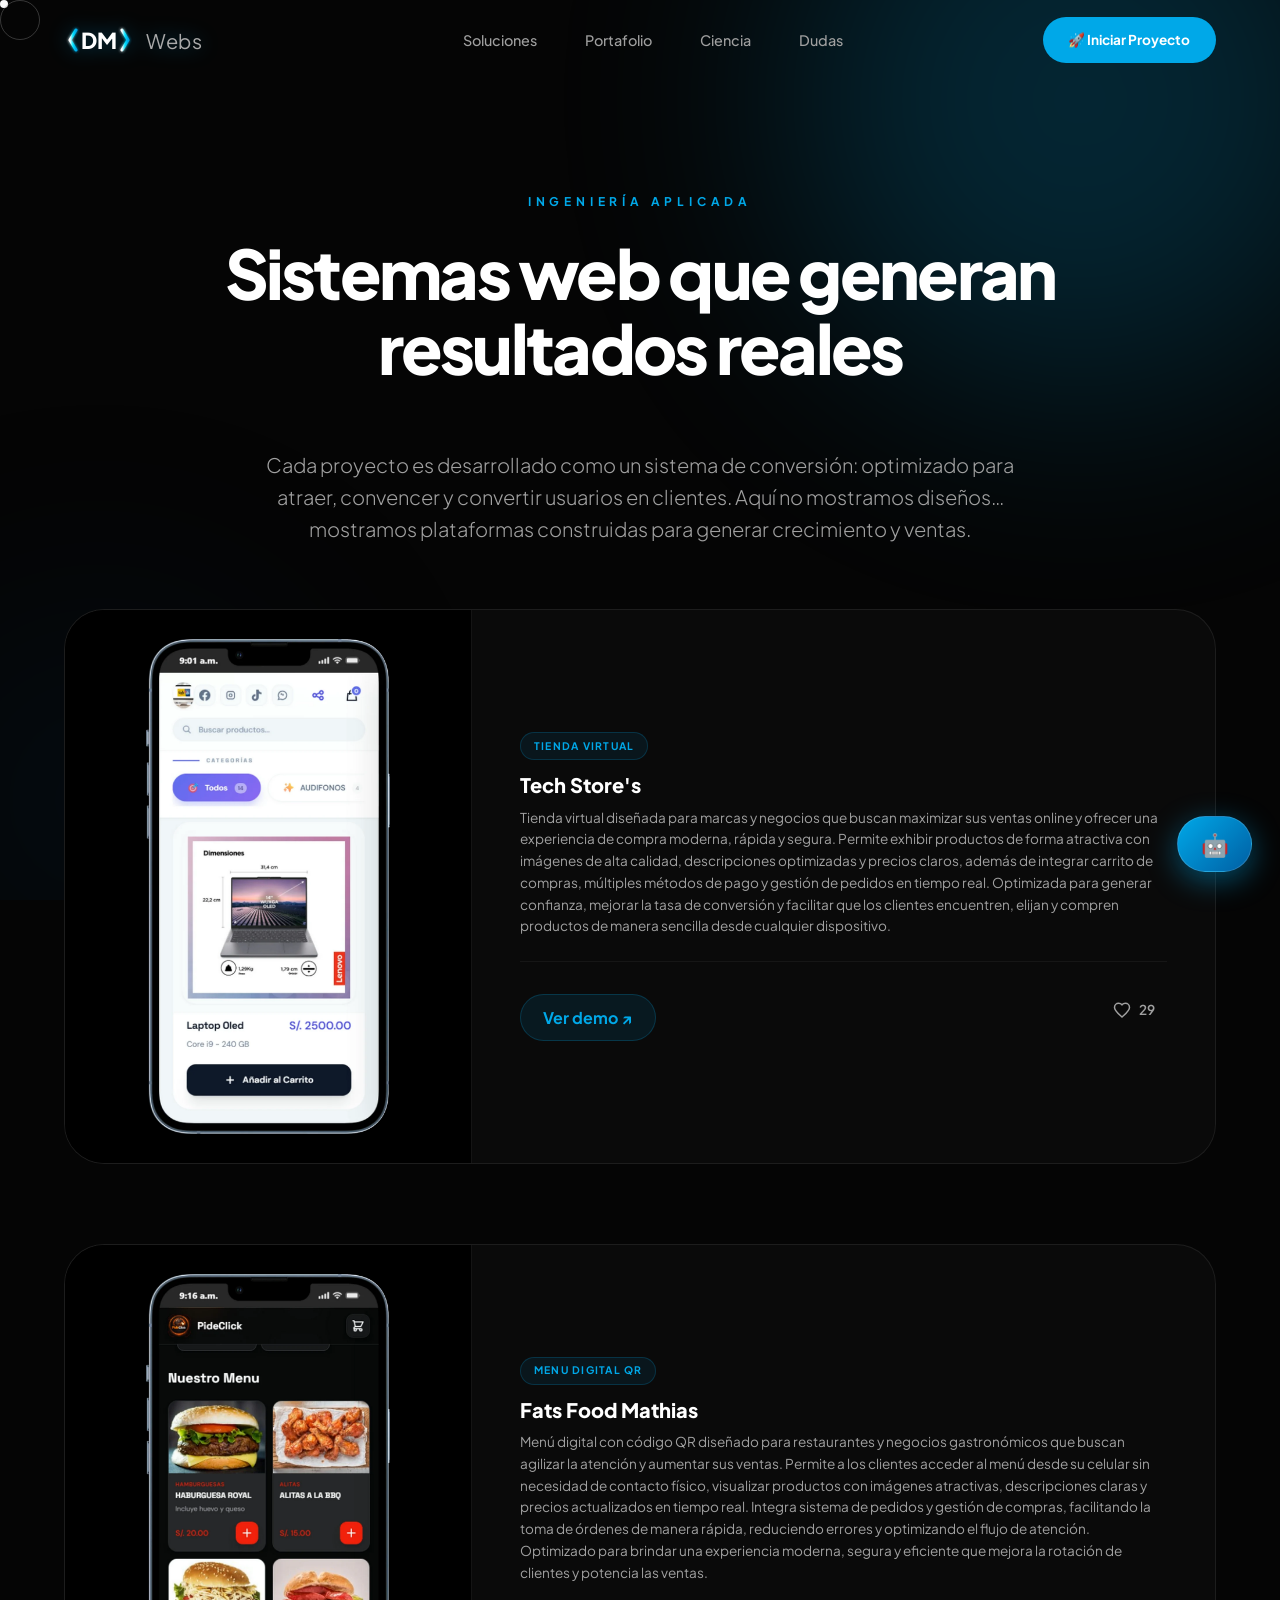
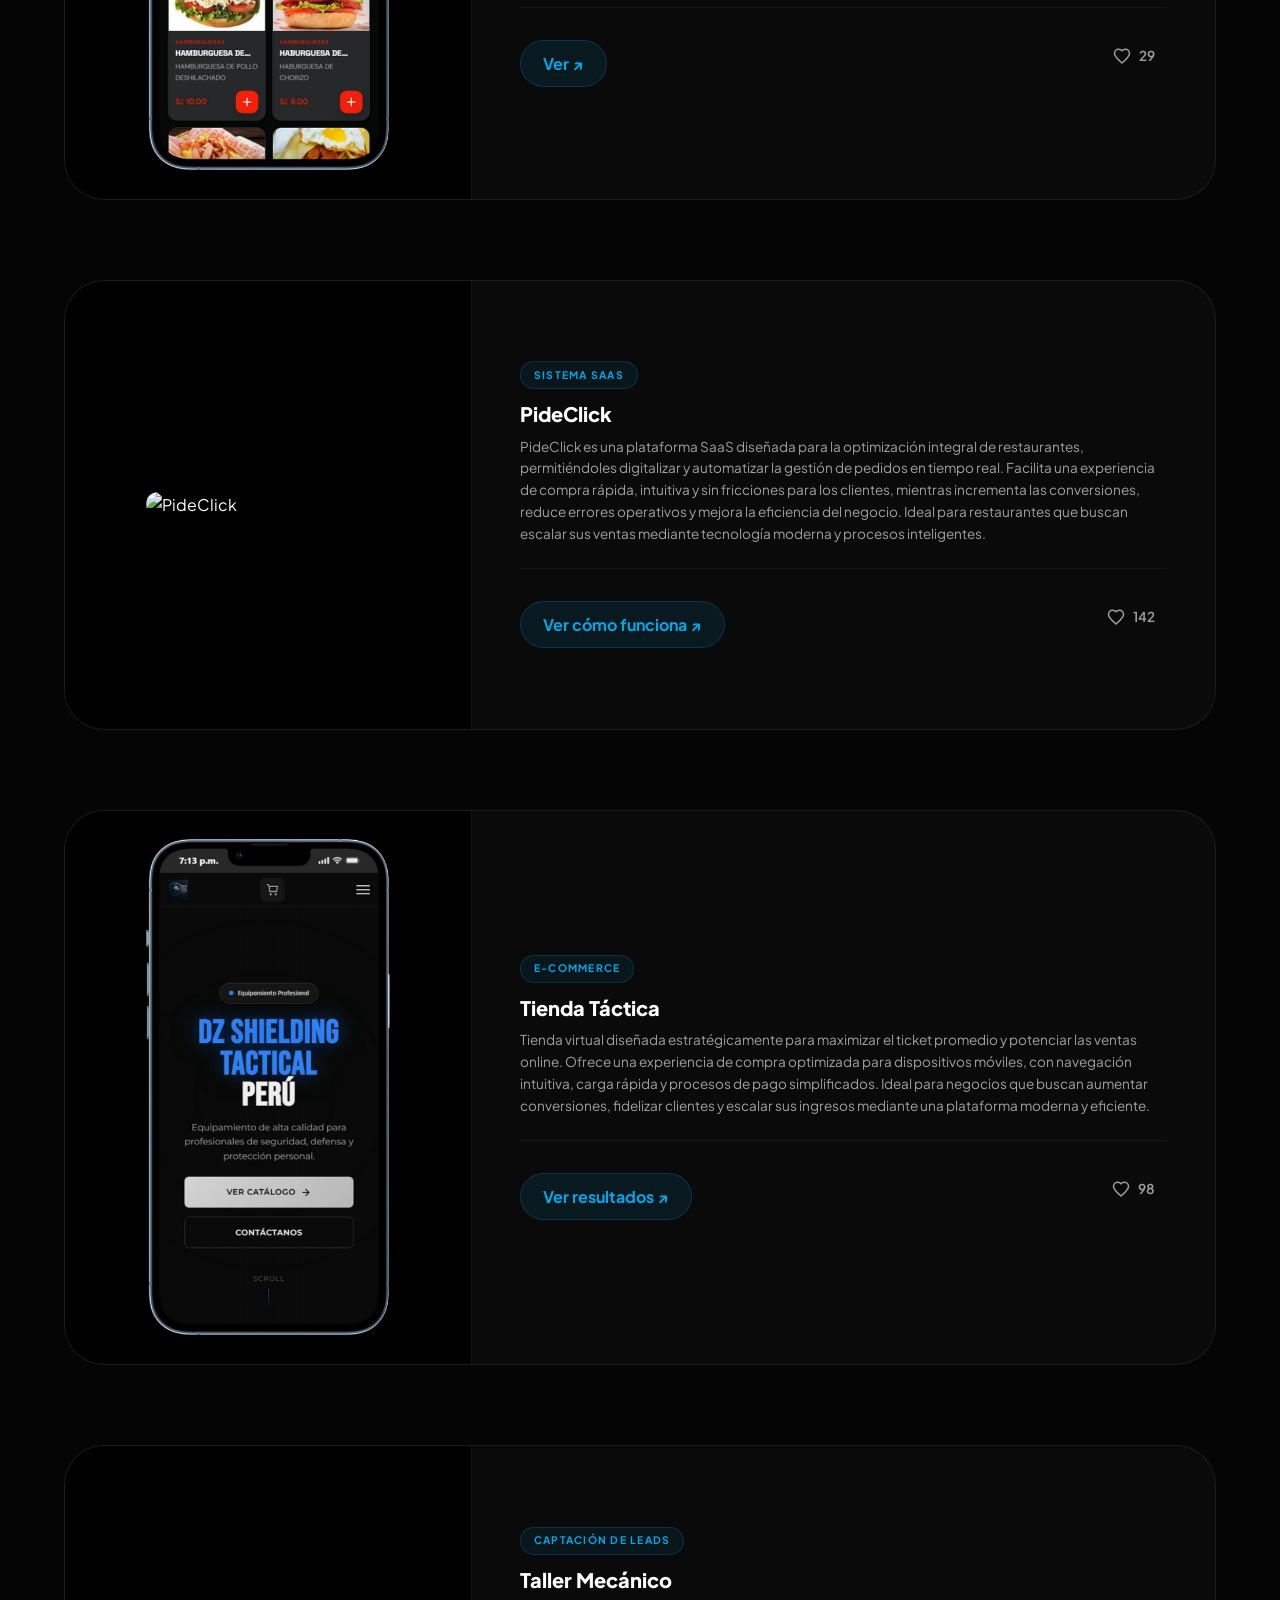
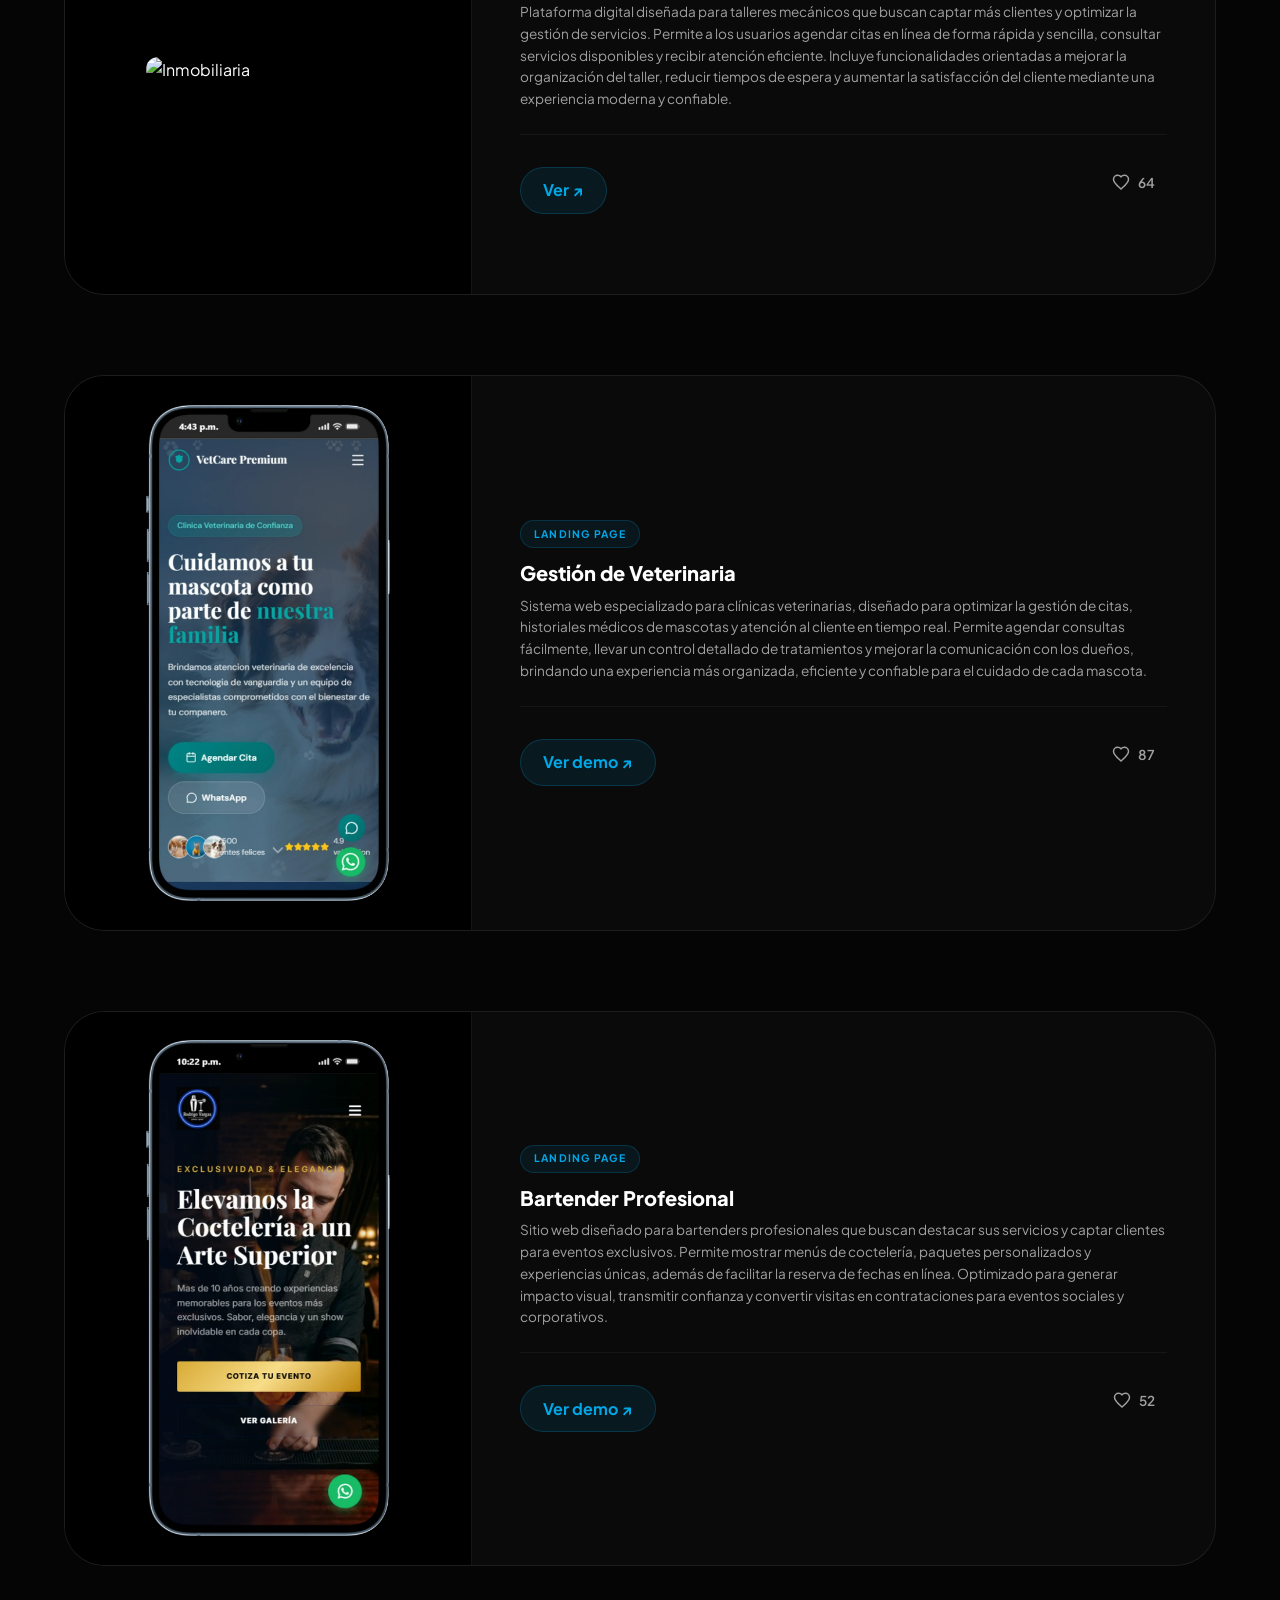
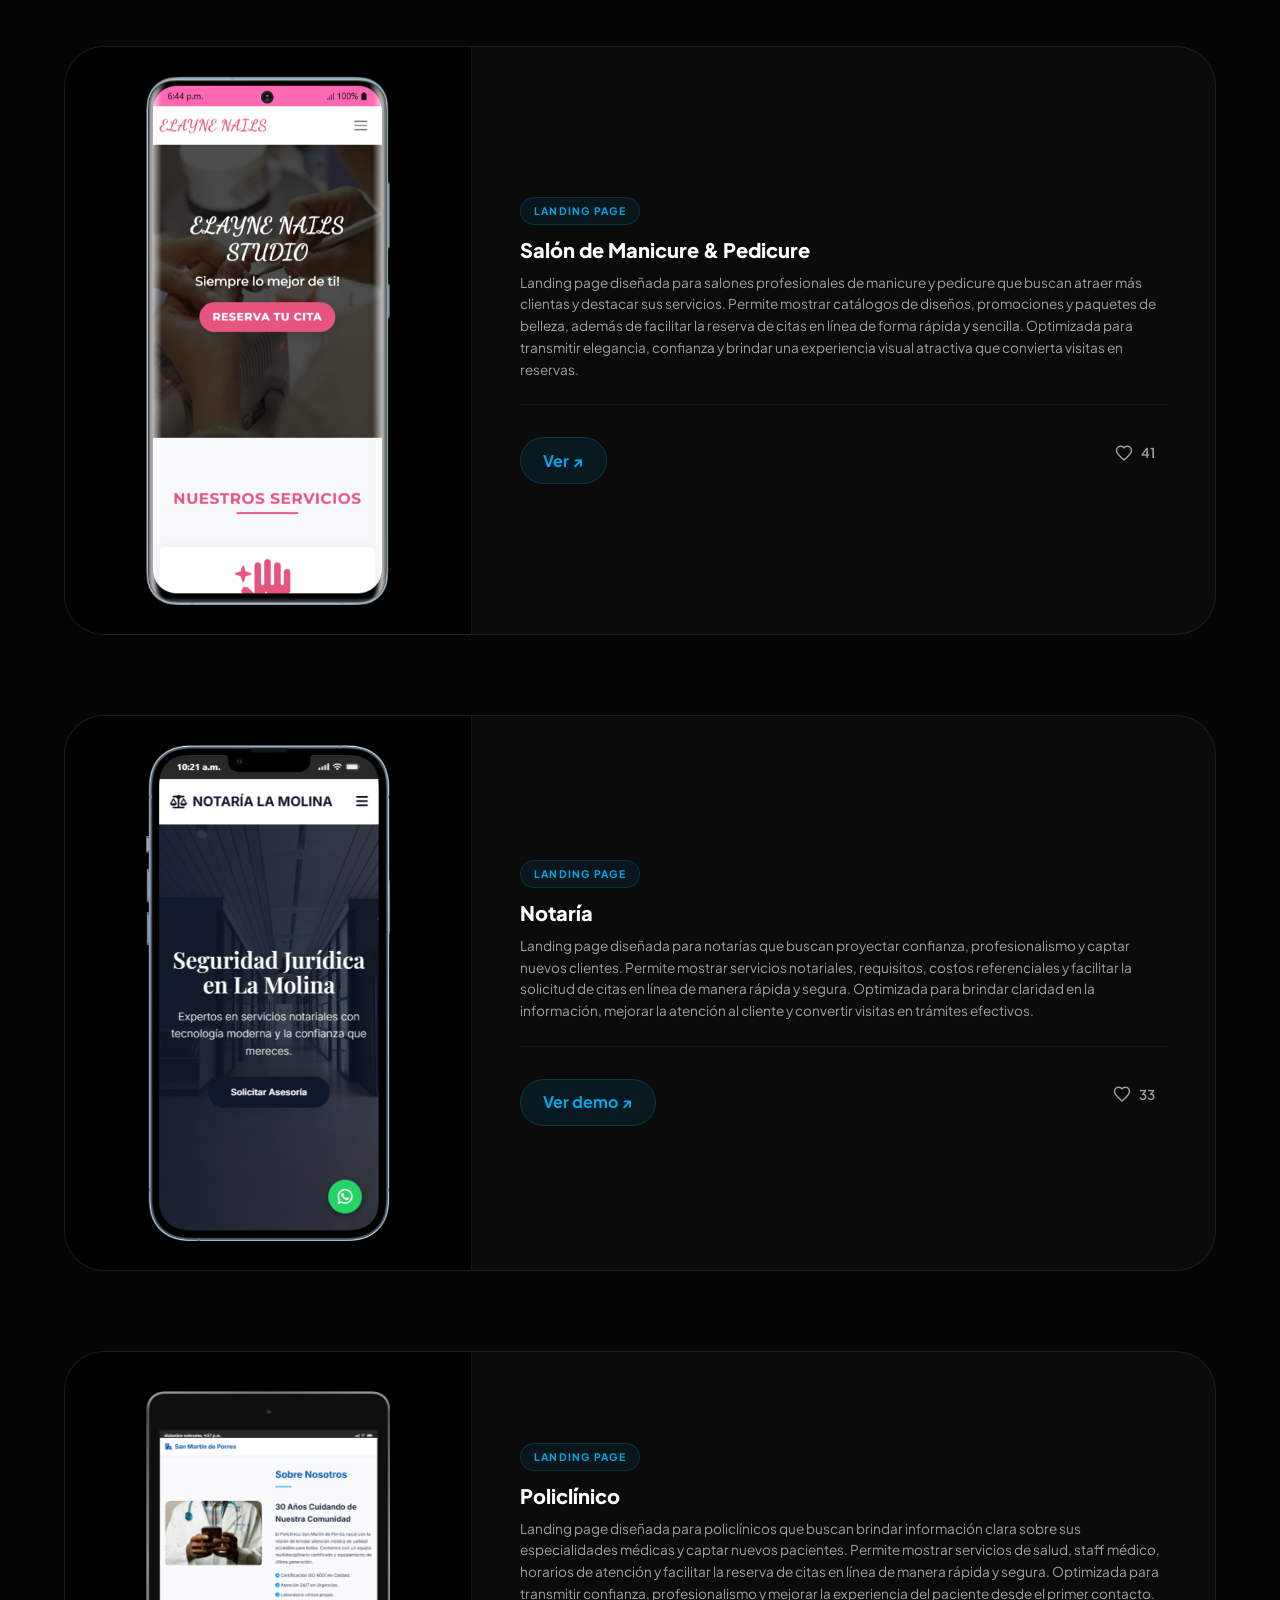
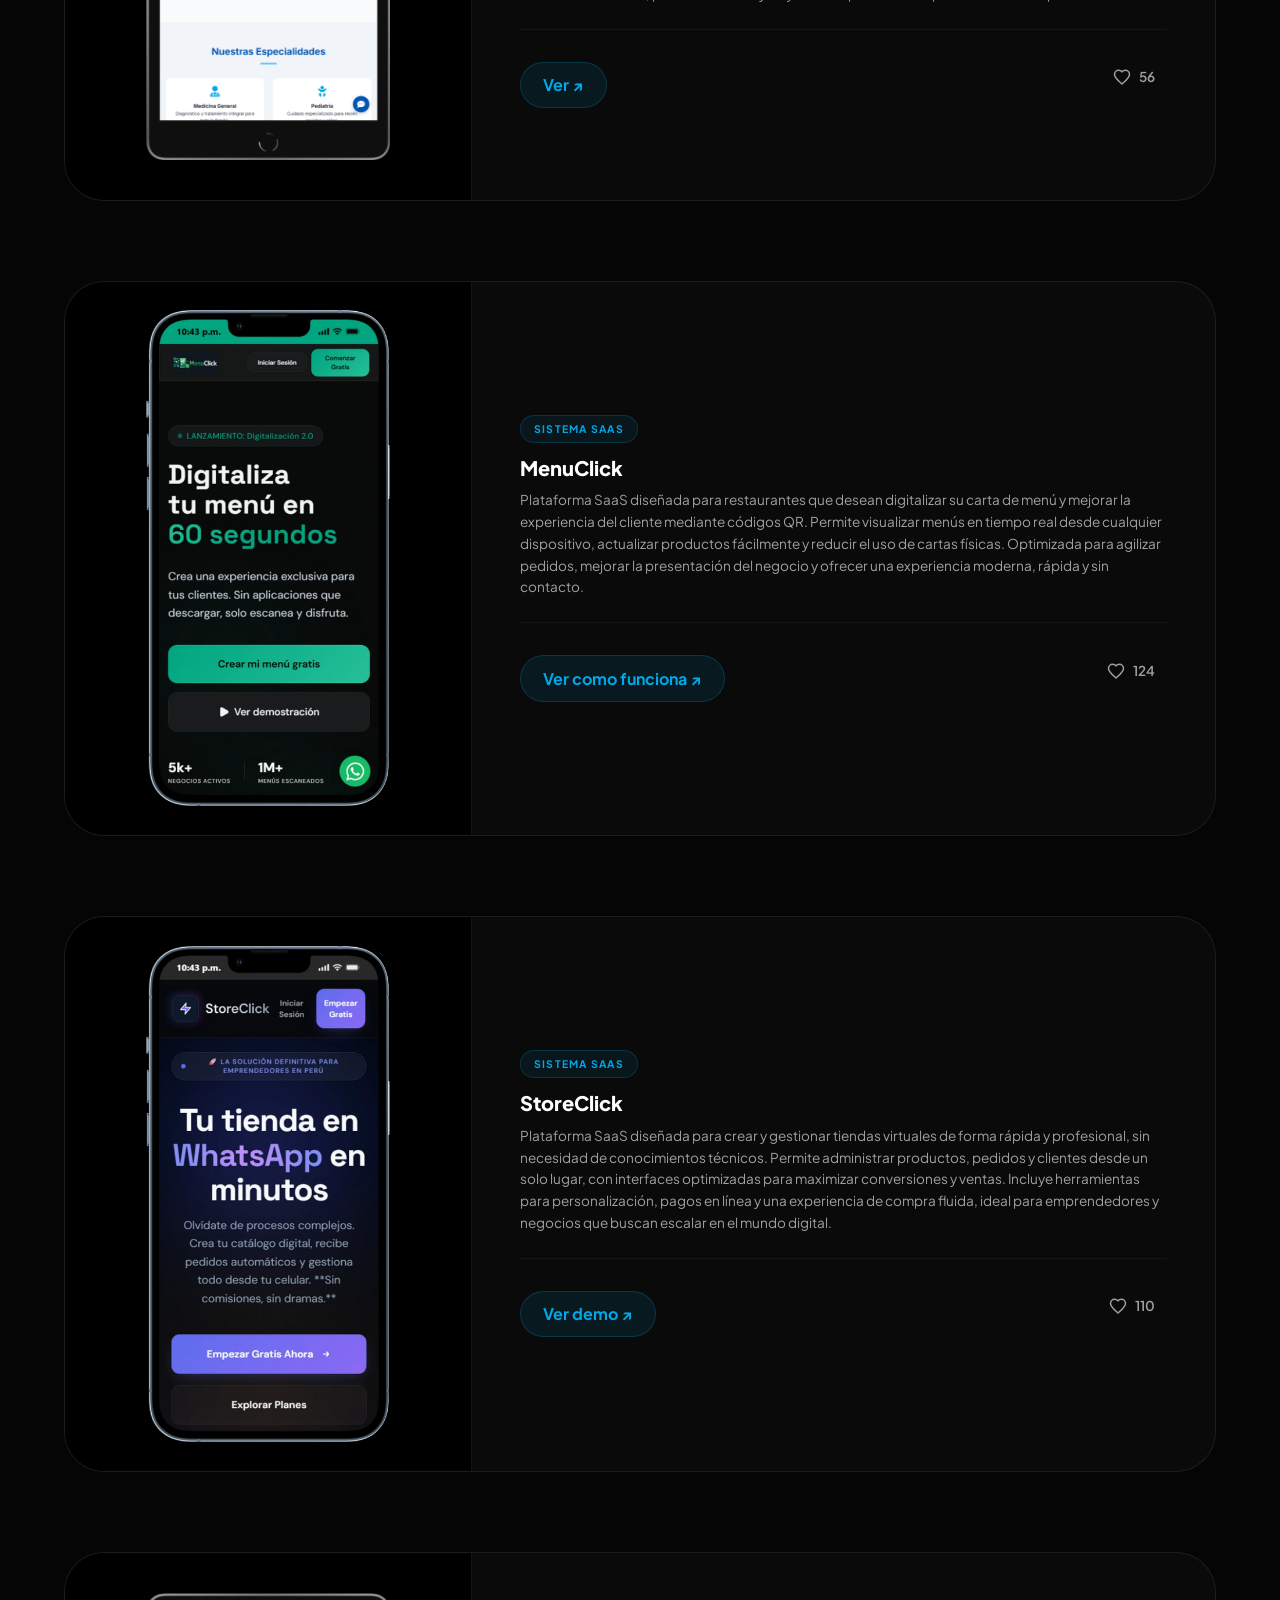
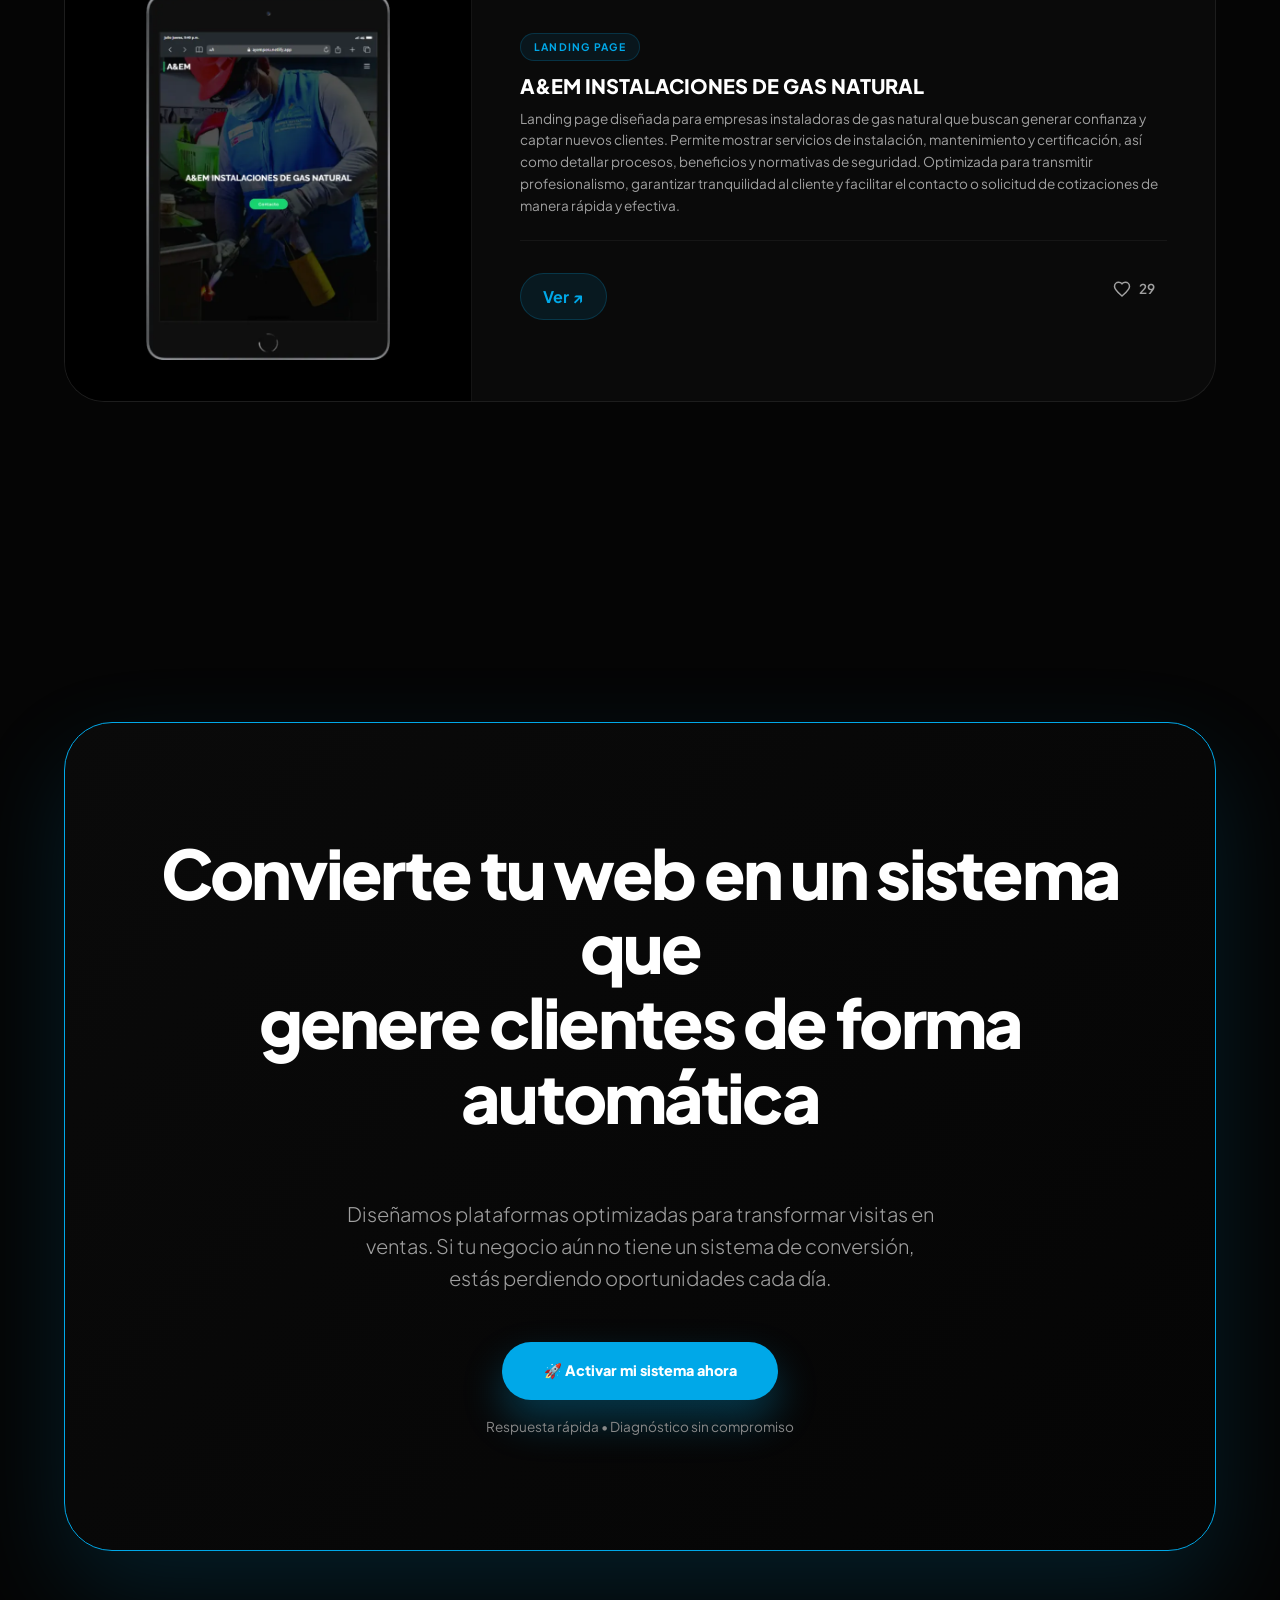
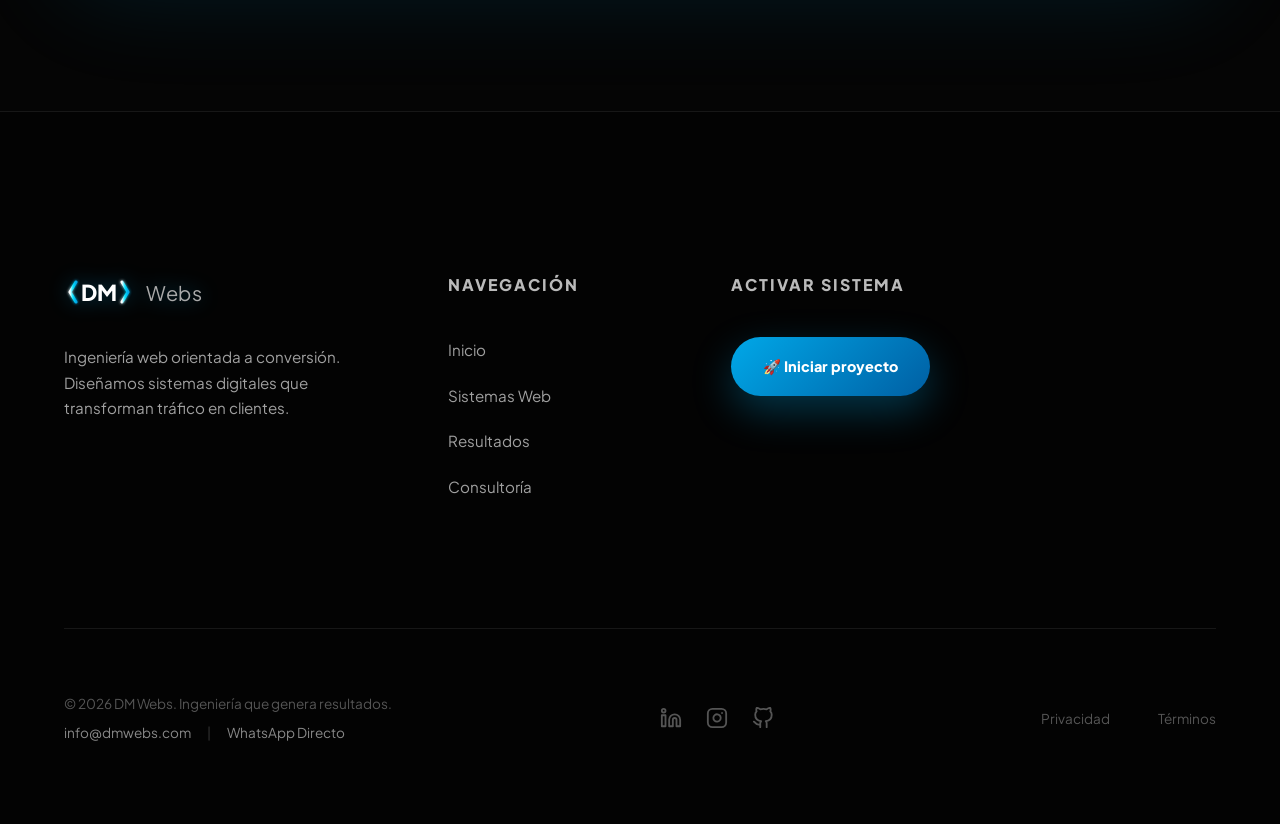
==== commit f1867580: "first commit" ====
--- a/portafolio.html
+++ b/portafolio.html
@@ -751,7 +751,31 @@
         </div>
       </div>
       <div class="footer-bottom">
-        <p>&copy; 2026 DM Webs. Sistemas diseñados para generar clientes.</p>
+        <div class="footer-bottom-info">
+          <p>&copy; 2026 DM Webs. Ingeniería que genera resultados.</p>
+          <div class="footer-contact-links">
+            <a href="mailto:info@dmwebs.com">info@dmwebs.com</a>
+            <span class="sep">|</span>
+            <a href="https://wa.me/972498691" target="_blank" rel="noopener">WhatsApp Directo</a>
+          </div>
+        </div>
+
+        <div class="footer-social">
+          <a href="#" aria-label="LinkedIn" class="social-link" target="_blank">
+            <svg viewBox="0 0 24 24" fill="none" stroke="currentColor" stroke-width="2" stroke-linecap="round" stroke-linejoin="round"><path d="M16 8a6 6 0 0 1 6 6v7h-4v-7a2 2 0 0 0-2-2 2 2 0 0 0-2 2v7h-4v-7a6 6 0 0 1 6-6z"></path><rect x="2" y="9" width="4" height="12"></rect><circle cx="4" cy="4" r="2"></circle></svg>
+          </a>
+          <a href="#" aria-label="Instagram" class="social-link" target="_blank">
+            <svg viewBox="0 0 24 24" fill="none" stroke="currentColor" stroke-width="2" stroke-linecap="round" stroke-linejoin="round"><rect x="2" y="2" width="20" height="20" rx="5" ry="5"></rect><path d="M16 11.37A4 4 0 1 1 12.63 8 4 4 0 0 1 16 11.37z"></path><line x1="17.5" y1="6.5" x2="17.51" y2="6.5"></line></svg>
+          </a>
+          <a href="#" aria-label="GitHub" class="social-link" target="_blank">
+            <svg viewBox="0 0 24 24" fill="none" stroke="currentColor" stroke-width="2" stroke-linecap="round" stroke-linejoin="round"><path d="M9 19c-5 1.5-5-2.5-7-3m14 6v-3.87a3.37 3.37 0 0 0-.94-2.61c3.14-.35 6.44-1.54 6.44-7A5.44 5.44 0 0 0 20 4.77 5.07 5.07 0 0 0 19.91 1S18.73.65 16 2.48a13.38 13.38 0 0 0-7 0C6.27.65 5.09 1 5.09 1A5.07 5.07 0 0 0 5 4.77a5.44 5.44 0 0 0-1.5 3.78c0 5.42 3.3 6.61 6.44 7A3.37 3.37 0 0 0 9 18.13V22"></path></svg>
+          </a>
+        </div>
+
+        <div class="footer-legal">
+          <a href="#">Privacidad</a>
+          <a href="#">Términos</a>
+        </div>
       </div>
     </footer>
 
--- a/styles.css
+++ b/styles.css
@@ -367,16 +367,16 @@
     @media (max-width: 1100px) {
         .btn { padding: 0.9rem 1.8rem !important; font-size: 0.85rem !important; }
         .nav-links { display: none !important; }
-        .nav { background: rgba(5,5,5,0.9); backdrop-filter: blur(20px); -webkit-backdrop-filter: blur(20px); border-bottom: 1px solid var(--border); }
+        .nav { background: rgba(5,5,5,0.9); backdrop-filter: blur(20px); -webkit-backdrop-filter: blur(20px); border-bottom: 1px solid var(--border); padding: 0 2%; }
+        .nav-inner { justify-content: space-around !important; }
         .nav-cta { 
             display: inline-flex !important; 
             padding: 0.55rem 1rem !important; 
             font-size: 0.72rem !important; 
-            margin-left: auto;
-            margin-right: 0.75rem;
+            margin: 0 !important;
             white-space: nowrap;
         }
-        .mobile-toggle { display: flex !important; }
+        .mobile-toggle { display: flex !important; margin-right: 0 !important; }
         .logo-img { height: 30px !important; }
         .hero-inner { flex-direction: column; text-align: center; gap: 3rem; }
         .hero-buttons { justify-content: center; gap: 1rem; }
@@ -394,7 +394,7 @@
     }
 
     @media (max-width: 480px) {
-        .nav-cta { padding: 0.5rem 0.8rem !important; font-size: 0.65rem !important; margin-right: 0.8rem; }
+        .nav-cta { padding: 0.5rem 0.8rem !important; font-size: 0.65rem !important; margin-right: 0 !important; }
         .logo-img { height: 26px !important; }
     }
 
@@ -426,11 +426,28 @@
 
     @media (max-width: 1100px) {
         .footer-grid { grid-template-columns: 1fr 1fr; gap: 4rem; text-align: left; }
-        .footer-bottom { flex-direction: column; gap: 2rem; text-align: center; }
+        .footer-bottom { flex-direction: column; gap: 3rem; text-align: center; }
         .footer-legal { justify-content: center; }
+    }
+    
+    .footer-bottom-info { display: flex; flex-direction: column; gap: 0.5rem; }
+    .footer-contact-links { display: flex; gap: 1rem; font-size: 0.85rem; color: #555; }
+    .footer-contact-links a { color: #888; text-decoration: none; transition: 0.3s; }
+    .footer-contact-links a:hover { color: var(--accent); }
+    .footer-contact-links .sep { color: #333; }
+
+    .footer-social { display: flex; gap: 1.5rem; }
+    .social-link { color: #555; transition: 0.4s var(--smooth); display: flex; align-items: center; justify-content: center; }
+    .social-link svg { width: 22px; height: 22px; }
+    .social-link:hover { color: var(--accent); transform: translateY(-3px); filter: drop-shadow(0 0 8px var(--accent-glow)); }
+
+    @media (max-width: 768px) {
+        .footer-bottom { align-items: center; }
+        .footer-contact-links { justify-content: center; flex-wrap: wrap; }
     }
     @media (max-width: 600px) {
         .footer-grid { grid-template-columns: 1fr; text-align: center; }
+        .elite-footer .nav-logo { display: flex !important; justify-content: center; }
         .footer-desc, .system-status { margin-left: auto; margin-right: auto; }
         .footer-legal { flex-direction: column; gap: 1rem; }
     }
